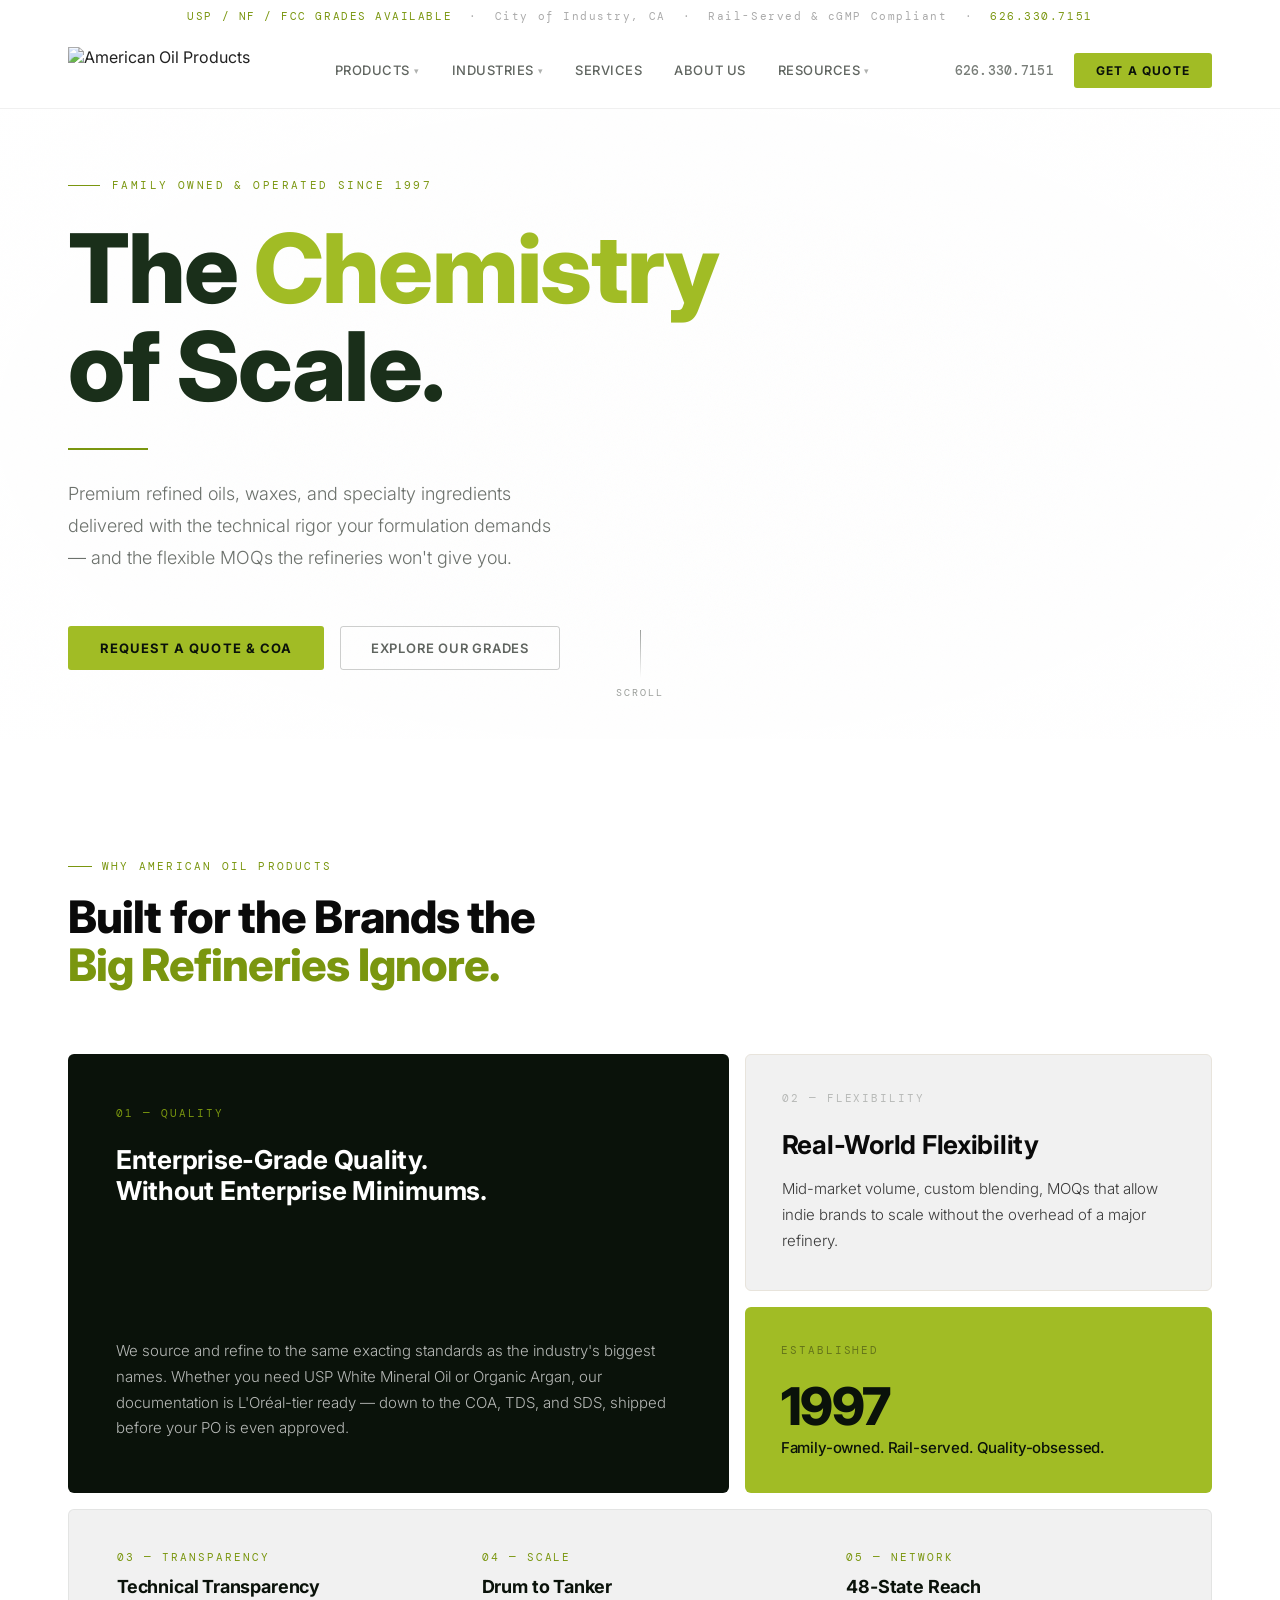
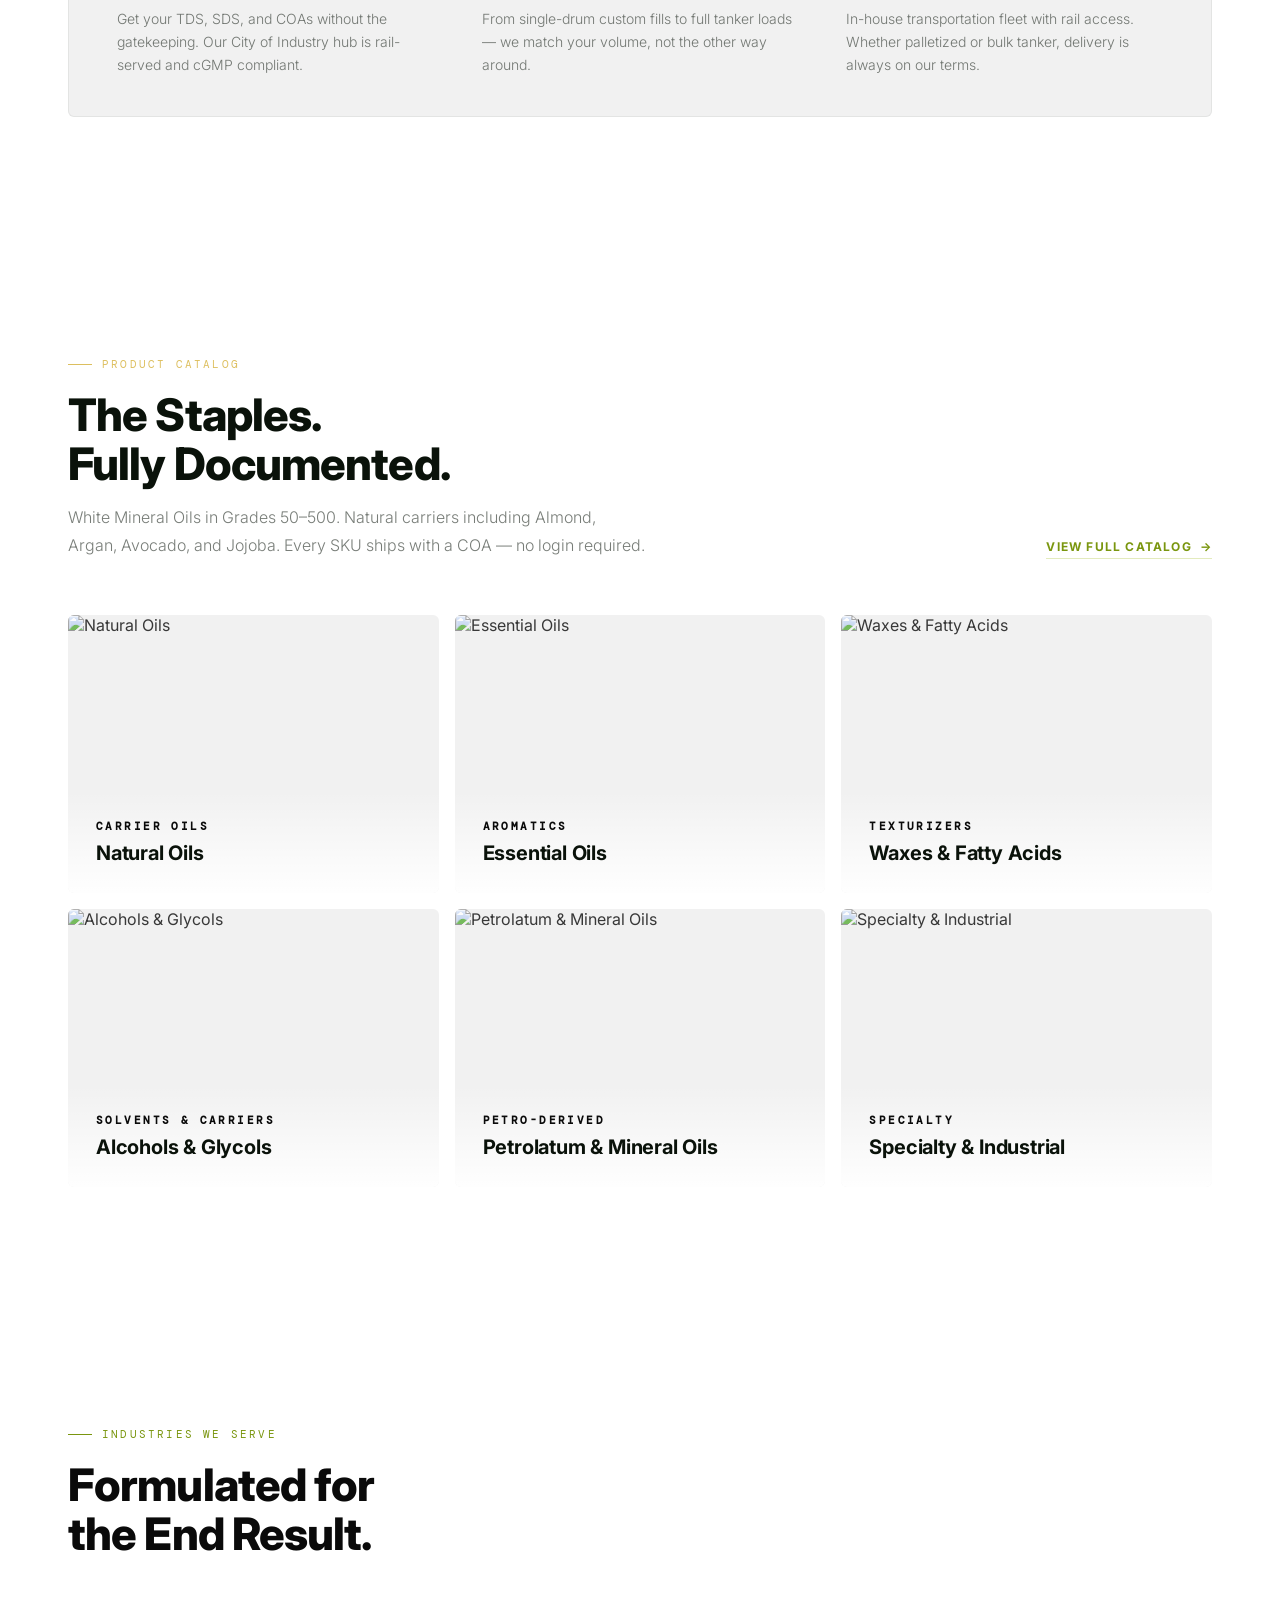
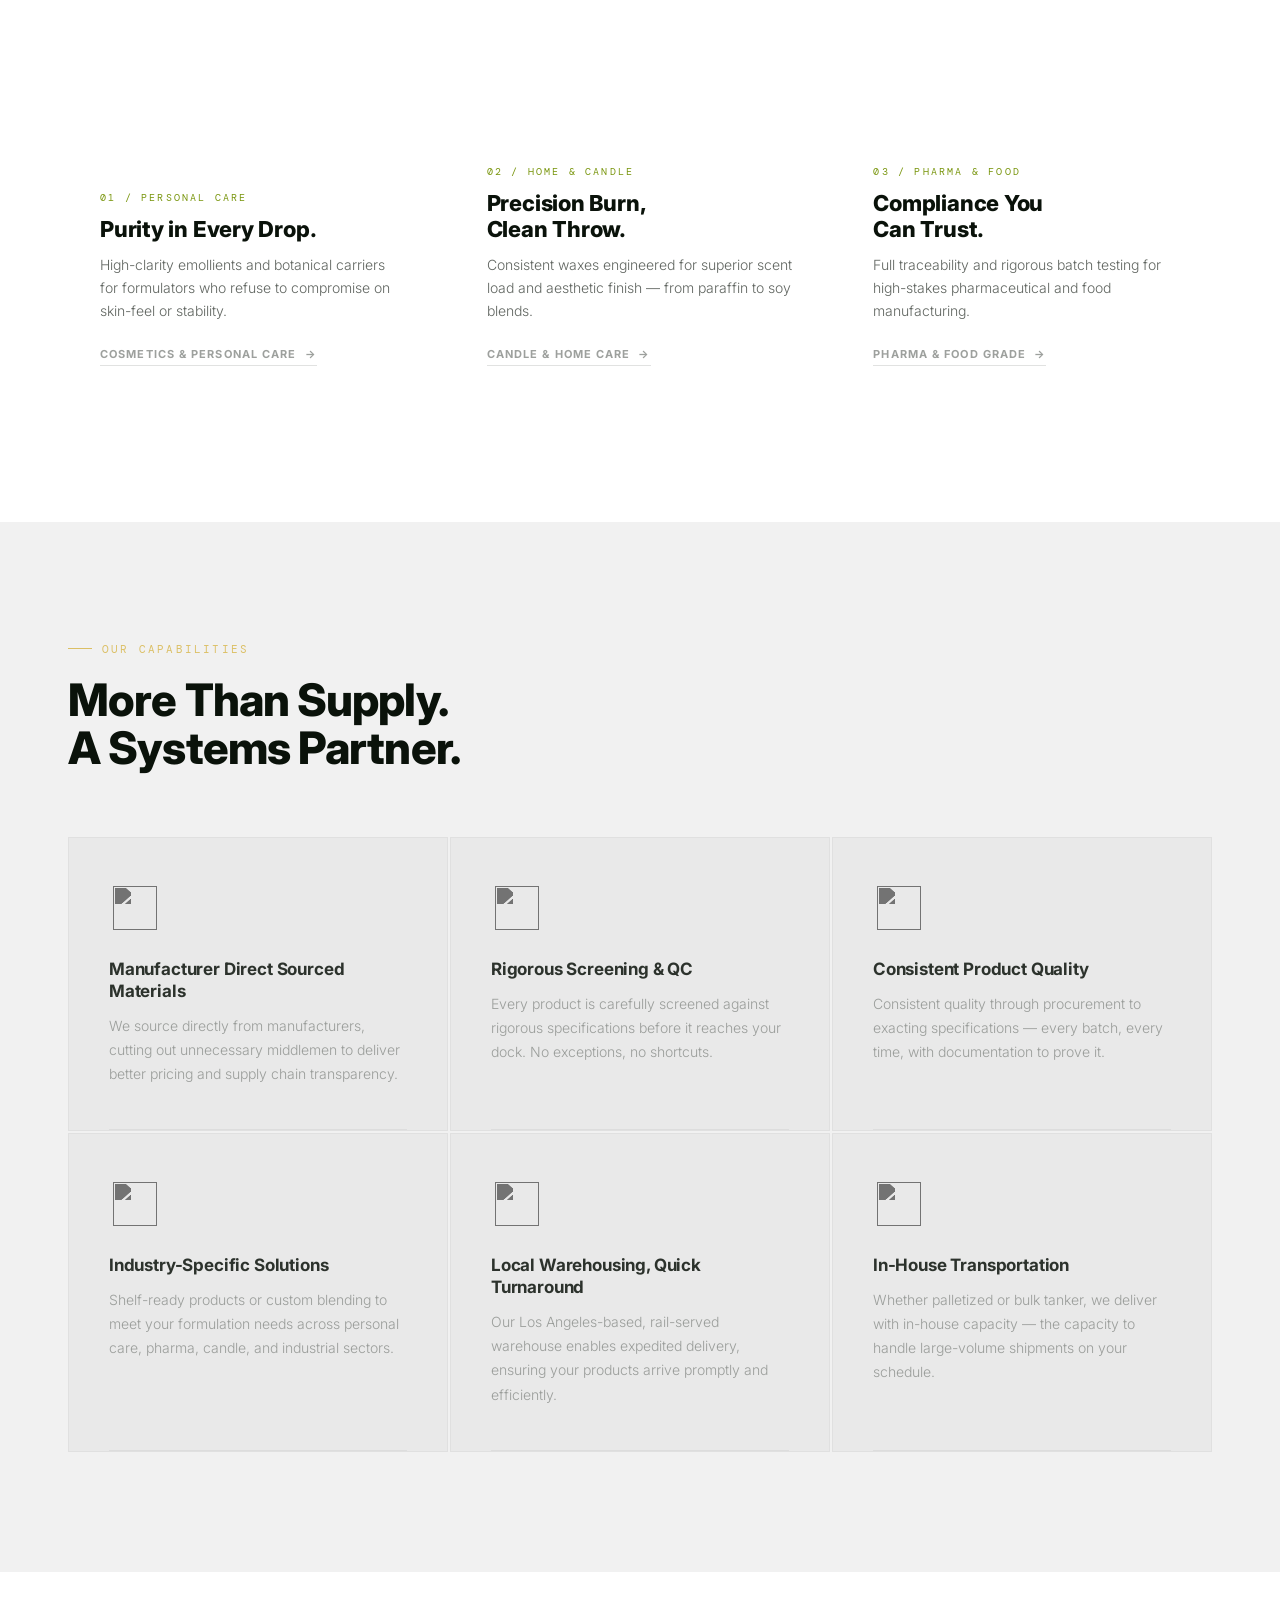
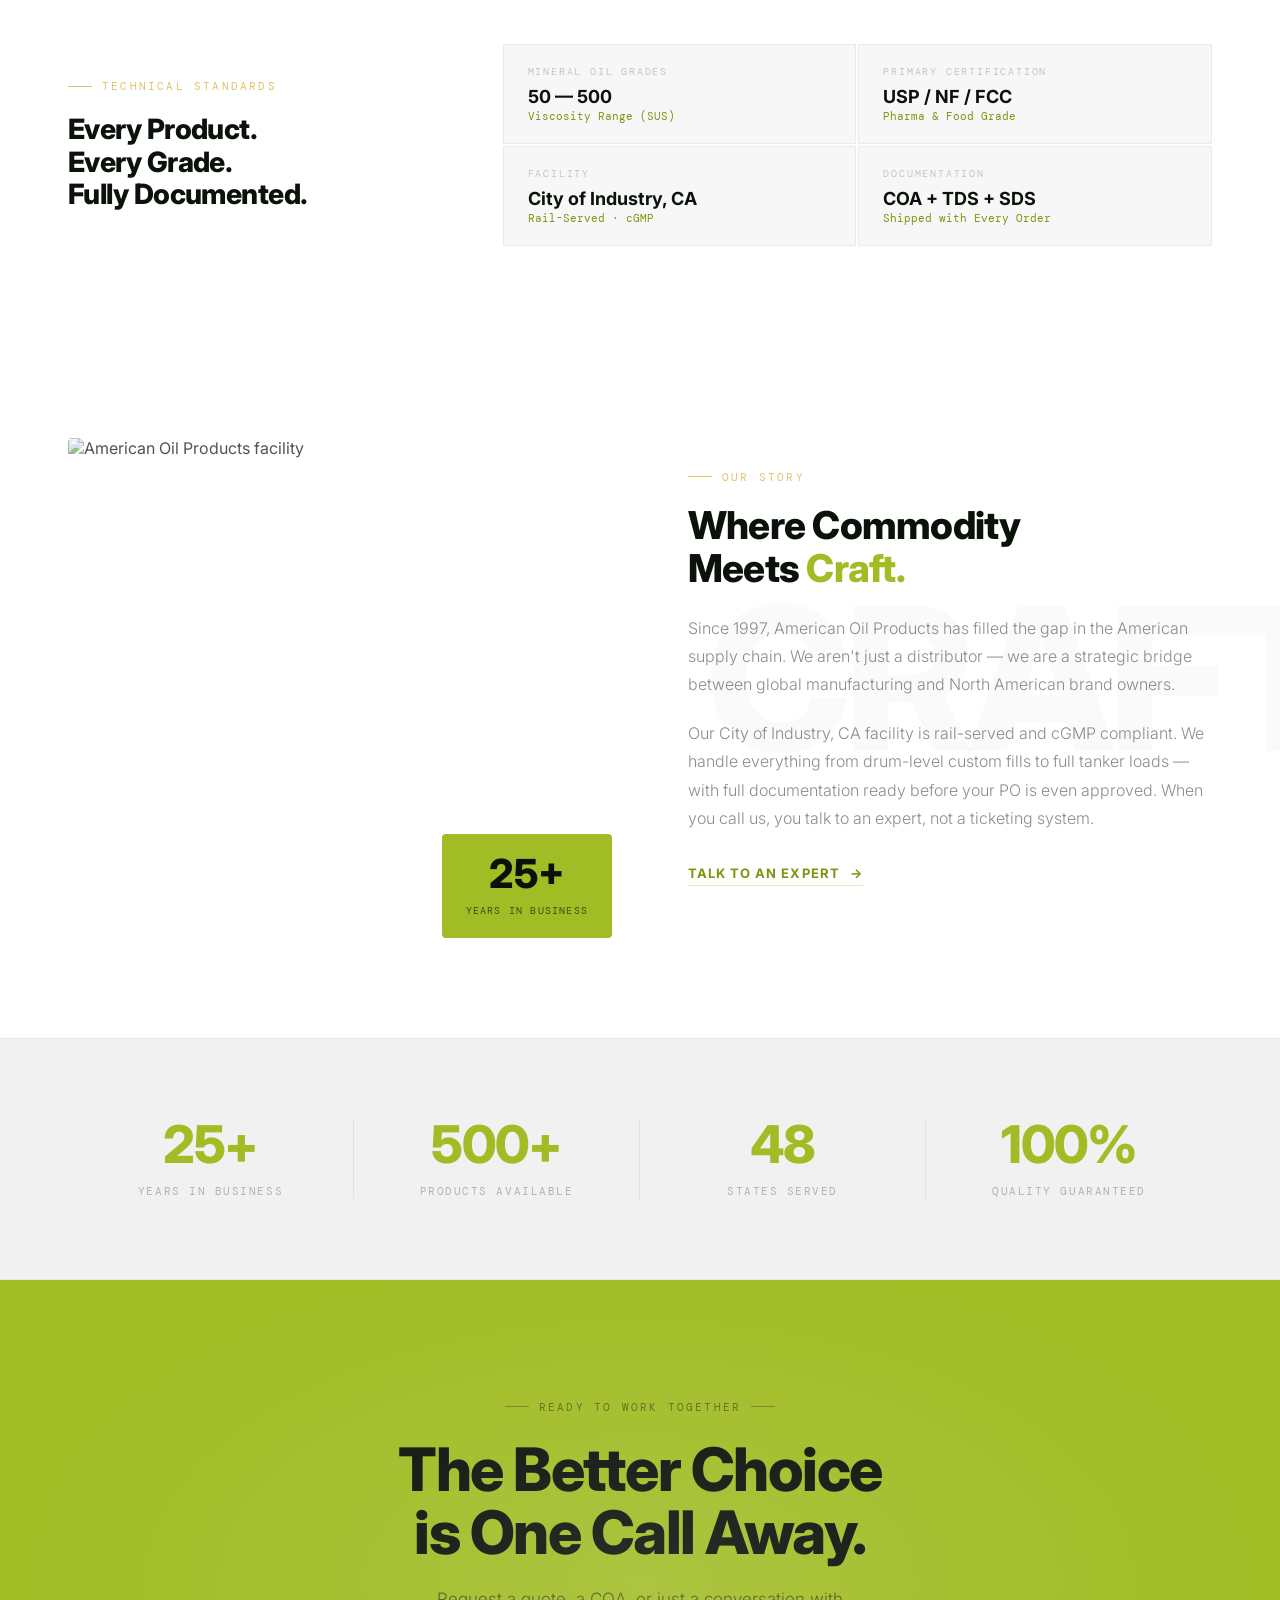
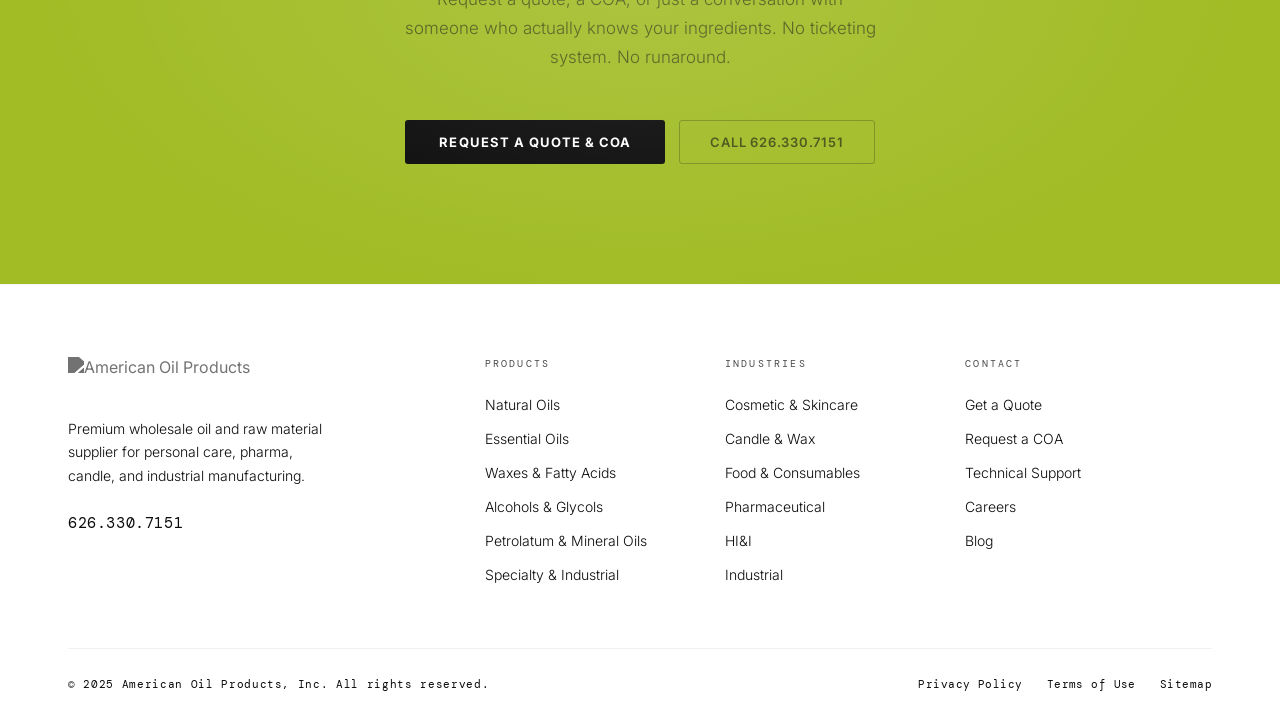
==== index.html @ 95344853 "Deploy layout, sizing, and color tweaks" ====
<!DOCTYPE html>
<html lang="en">
<head>
  <meta charset="UTF-8">
  <meta name="viewport" content="width=device-width, initial-scale=1.0">
  <title>American Oil Products — The Chemistry of Scale</title>
  <link rel="preconnect" href="https://fonts.googleapis.com">
  <link rel="preconnect" href="https://fonts.gstatic.com" crossorigin>
  <link href="https://fonts.googleapis.com/css2?family=Inter:wght@300;400;500;600;700;800&family=DM+Mono:wght@400;500&display=swap" rel="stylesheet">
  <style>
    /* ══════════════════════════════════════════
       DESIGN SYSTEM
    ══════════════════════════════════════════ */
    :root {
      --obsidian:    #0A120A;
      --obsidian-90: rgba(10,18,10,0.92);
      --dark:        #101C11;
      --dark-surface:#182619;
      --canvas:      #FFFFFF;
      --canvas-warm: #F1F1F1;
      --amber:       #7A960F;
      --amber-bright:#A1BC25;
      --amber-glow:  rgba(161,188,37,0.15);
      --amber-border:rgba(161,188,37,0.3);
      --text-primary:#0A0A0A;
      --text-body:   #3A3A3A;
      --text-muted:  #7A7A7A;
      --text-faint:  #AAAAAA;
      --border:      #E8E4DC;
      --border-dark: rgba(255,255,255,0.08);
      --white:       #FFFFFF;
    }

    *, *::before, *::after { box-sizing: border-box; margin: 0; padding: 0; }
    html { scroll-behavior: smooth; }
    body {
      font-family: 'Inter', sans-serif;
      color: var(--text-primary);
      background: var(--canvas);
      overflow-x: hidden;
      -webkit-font-smoothing: antialiased;
    }
    a { text-decoration: none; color: inherit; }
    img { max-width: 100%; display: block; }

    /* ══════════════════════════════════════════
       SCROLL REVEAL ENGINE
    ══════════════════════════════════════════ */
    .reveal {
      opacity: 0;
      transform: translateY(32px);
      transition: opacity 0.72s cubic-bezier(0.22, 1, 0.36, 1),
                  transform 0.72s cubic-bezier(0.22, 1, 0.36, 1);
    }
    .reveal.reveal--left {
      transform: translateX(-32px);
    }
    .reveal.reveal--right {
      transform: translateX(32px);
    }
    .reveal.visible {
      opacity: 1;
      transform: none;
    }
    .reveal-delay-1 { transition-delay: 0.1s; }
    .reveal-delay-2 { transition-delay: 0.2s; }
    .reveal-delay-3 { transition-delay: 0.32s; }
    .reveal-delay-4 { transition-delay: 0.44s; }
    .reveal-delay-5 { transition-delay: 0.56s; }

    /* ══════════════════════════════════════════
       LAYOUT UTIL
    ══════════════════════════════════════════ */
    .container {
      max-width: 1240px;
      margin: 0 auto;
      padding: 0 48px;
    }
    @media (max-width: 768px) { .container { padding: 0 24px; } }

    /* ══════════════════════════════════════════
       TOP ANNOUNCE BAR
    ══════════════════════════════════════════ */
    .announce {
      background: var(--canvas);
      text-align: center;
      padding: 9px 20px;
      font-family: 'DM Mono', monospace;
      font-size: 11px;
      letter-spacing: 0.14em;
      color: var(--text-faint);
    }
    .announce span { color: var(--amber); }

    /* ══════════════════════════════════════════
       NAV — GLASSMORPHISM
    ══════════════════════════════════════════ */
    .nav {
      position: sticky;
      top: 0;
      z-index: 200;
      background: rgba(255, 255, 255, 0.85);
      backdrop-filter: blur(24px) saturate(160%);
      -webkit-backdrop-filter: blur(24px) saturate(160%);
      border-bottom: 1px solid rgba(0,0,0,0.06);
      transition: background 0.3s;
    }
    .nav-inner {
      max-width: 1240px;
      margin: 0 auto;
      padding: 0 48px;
      display: flex;
      align-items: center;
      justify-content: space-between;
      height: 76px;
      gap: 32px;
    }
    .nav-logo img {
      height: 46px;
      width: auto;
      opacity: 0.9;
    }
    .nav-links {
      display: flex;
      align-items: center;
      gap: 32px;
      list-style: none;
    }
    .nav-links > li > a {
      font-family: 'Inter', sans-serif;
      font-size: 13px;
      font-weight: 500;
      color: rgba(10,18,10,0.65);
      letter-spacing: 0.04em;
      text-transform: uppercase;
      display: flex;
      align-items: center;
      gap: 4px;
      transition: color 0.2s;
    }
    .nav-links > li > a:hover { color: var(--amber); }
    .nav-links .arrow { font-size: 9px; opacity: 0.5; }
    .nav-actions {
      display: flex;
      align-items: center;
      gap: 20px;
    }
    .nav-phone {
      font-family: 'DM Mono', monospace;
      font-size: 13px;
      font-weight: 500;
      color: rgba(10,18,10,0.55);
      letter-spacing: 0.02em;
      transition: color 0.2s;
    }
    .nav-phone:hover { color: var(--amber); }
    .btn-cta {
      font-family: 'Inter', sans-serif;
      font-size: 12px;
      font-weight: 700;
      letter-spacing: 0.1em;
      text-transform: uppercase;
      color: var(--obsidian);
      background: var(--amber-bright);
      padding: 10px 22px;
      border-radius: 3px;
      transition: background 0.2s, transform 0.15s;
      display: inline-block;
    }
    .btn-cta:hover {
      background: #90ab1e;
      transform: translateY(-1px);
    }

    /* ══════════════════════════════════════════
       HERO — FULL-SCREEN MACRO
    ══════════════════════════════════════════ */
    .hero {
      position: relative;
      min-height: 70vh; /* 30% reduction in image height */
      display: flex;
      align-items: center;
      overflow: hidden;
      background: var(--canvas);
    }
    .hero-media {
      position: absolute;
      inset: 0;
      z-index: 0;
    }
    .hero-media img {
      width: 100%;
      height: 100%;
      object-fit: cover;
      opacity: 0.15;
      transform: scale(1.04);
      animation: heroZoom 18s ease-in-out infinite alternate;
    }
    @keyframes heroZoom {
      from { transform: scale(1.04); }
      to   { transform: scale(1.00); }
    }
    .hero-grain {
      position: absolute;
      inset: 0;
      z-index: 1;
      opacity: 0.04;
      background-image: url("data:image/svg+xml,%3Csvg viewBox='0 0 256 256' xmlns='http://www.w3.org/2000/svg'%3E%3Cfilter id='noise'%3E%3CfeTurbulence type='fractalNoise' baseFrequency='0.9' numOctaves='4' stitchTiles='stitch'/%3E%3C/filter%3E%3Crect width='100%25' height='100%25' filter='url(%23noise)'/%3E%3C/svg%3E");
      background-size: 200px;
      pointer-events: none;
    }
    .hero-vignette {
      position: absolute;
      inset: 0;
      z-index: 2;
      background: radial-gradient(ellipse at center, transparent 30%, rgba(255,255,255,0.85) 100%);
    }
    .hero-content {
      position: relative;
      z-index: 3;
      max-width: 1240px;
      margin: 0 auto;
      padding: 0 48px;
      width: 100%;
    }
    .hero-eyebrow {
      font-family: 'DM Mono', monospace;
      font-size: 11px;
      font-weight: 400;
      letter-spacing: 0.22em;
      color: var(--amber);
      text-transform: uppercase;
      margin-bottom: 28px;
      display: flex;
      align-items: center;
      gap: 12px;
    }
    .hero-eyebrow::before {
      content: '';
      display: block;
      width: 32px;
      height: 1px;
      background: var(--amber);
    }
    .hero h1 {
      font-family: 'Inter', sans-serif;
      font-size: clamp(52px, 7.5vw, 96px);
      font-weight: 800;
      color: var(--obsidian);
      line-height: 1.02;
      letter-spacing: -0.02em;
      max-width: 780px;
      margin-bottom: 32px;
    }
    .hero h1 em {
      font-style: normal;
      color: var(--amber-bright);
      position: relative;
    }
    .hero-rule {
      width: 80px;
      height: 2px;
      background: var(--amber);
      margin-bottom: 28px;
    }
    .hero-sub {
      font-family: 'Inter', sans-serif;
      font-size: 18px;
      font-weight: 300;
      color: rgba(10,18,10,0.60);
      max-width: 500px;
      line-height: 1.78;
      margin-bottom: 52px;
    }
    .hero-actions {
      display: flex;
      gap: 16px;
      align-items: center;
      flex-wrap: wrap;
    }
    .btn-amber {
      font-family: 'Inter', sans-serif;
      font-size: 13px;
      font-weight: 700;
      letter-spacing: 0.08em;
      text-transform: uppercase;
      color: var(--obsidian);
      background: var(--amber-bright);
      padding: 14px 32px;
      border-radius: 3px;
      transition: background 0.2s, transform 0.15s, box-shadow 0.2s;
      display: inline-block;
    }
    .btn-amber:hover {
      background: #90ab1e;
      transform: translateY(-2px);
      box-shadow: 0 8px 28px rgba(212,175,55,0.35);
      color: var(--obsidian);
    }
    .btn-ghost-white {
      font-family: 'Inter', sans-serif;
      font-size: 13px;
      font-weight: 600;
      letter-spacing: 0.06em;
      text-transform: uppercase;
      color: rgba(10,18,10,0.65);
      border: 1px solid rgba(10,18,10,0.2);
      padding: 13px 30px;
      border-radius: 3px;
      transition: color 0.2s, border-color 0.2s;
      display: inline-block;
    }
    .btn-ghost-white:hover {
      color: var(--obsidian);
      border-color: rgba(10,18,10,0.65);
    }
    .hero-scroll-hint {
      position: absolute;
      bottom: 40px;
      left: 50%;
      transform: translateX(-50%);
      z-index: 3;
      display: flex;
      flex-direction: column;
      align-items: center;
      gap: 8px;
      opacity: 0.4;
    }
    .hero-scroll-hint span {
      font-family: 'DM Mono', monospace;
      font-size: 10px;
      letter-spacing: 0.2em;
      color: var(--obsidian);
      text-transform: uppercase;
    }
    .scroll-line {
      width: 1px;
      height: 48px;
      background: linear-gradient(to bottom, var(--obsidian), transparent);
      animation: scrollPulse 1.8s ease-in-out infinite;
    }
    @keyframes scrollPulse {
      0%, 100% { opacity: 0.4; transform: scaleY(1); }
      50% { opacity: 0.8; transform: scaleY(0.7); }
    }

    /* ══════════════════════════════════════════
       BENTO WEDGE
    ══════════════════════════════════════════ */
    .wedge {
      padding: 120px 0;
      background: var(--canvas);
    }
    .wedge-header {
      margin-bottom: 64px;
    }
    .section-label {
      font-family: 'DM Mono', monospace;
      font-size: 11px;
      letter-spacing: 0.2em;
      color: var(--amber);
      text-transform: uppercase;
      display: flex;
      align-items: center;
      gap: 10px;
      margin-bottom: 20px;
    }
    .section-label::before {
      content: '';
      display: block;
      width: 24px;
      height: 1px;
      background: var(--amber);
    }
    .section-headline {
      font-family: 'Inter', sans-serif;
      font-size: clamp(30px, 3.5vw, 48px);
      font-weight: 800;
      color: var(--text-primary);
      letter-spacing: -0.02em;
      line-height: 1.08;
    }
    .section-headline span {
      color: var(--amber);
    }
    .bento-grid {
      display: grid;
      grid-template-columns: repeat(12, 1fr);
      grid-template-rows: auto;
      gap: 16px;
    }
    .bento-tile {
      border-radius: 6px;
      overflow: hidden;
      position: relative;
    }
    /* Hero tile — spans 7 columns */
    .bento-tile--hero {
      grid-column: span 7;
      grid-row: span 2;
      background: var(--canvas);
      padding: 52px 48px;
      min-height: 340px;
      display: flex;
      flex-direction: column;
      justify-content: space-between;
    }
    /* Top-right small */
    .bento-tile--sm {
      grid-column: span 5;
      background: var(--canvas-warm);
      border: 1px solid var(--border);
      padding: 36px 36px;
      min-height: 160px;
      display: flex;
      flex-direction: column;
      justify-content: space-between;
    }
    /* Bottom-right medium */
    .bento-tile--md {
      grid-column: span 5;
      background: var(--amber-bright);
      padding: 36px 36px;
      min-height: 160px;
      display: flex;
      flex-direction: column;
      justify-content: space-between;
    }
    /* Bottom wide bar */
    .bento-tile--wide {
      grid-column: span 12;
      background: var(--canvas-warm);
      border: 1px solid rgba(10,18,10,0.06);
      padding: 40px 48px;
      display: grid;
      grid-template-columns: repeat(3, 1fr);
      gap: 48px;
    }
    .bento-num {
      font-family: 'DM Mono', monospace;
      font-size: 11px;
      letter-spacing: 0.18em;
      color: var(--amber);
      text-transform: uppercase;
      margin-bottom: 24px;
    }
    .bento-num--dark {
      color: rgba(10,18,10,0.25);
    }
    .bento-num--black {
      color: rgba(10,10,10,0.4);
    }
    .bento-title {
      font-family: 'Inter', sans-serif;
      font-size: 26px;
      font-weight: 700;
      color: var(--obsidian);
      letter-spacing: -0.01em;
      line-height: 1.22;
      margin-bottom: 16px;
    }
    .bento-title--dark {
      color: var(--text-primary);
    }
    .bento-title--black {
      color: var(--obsidian);
      font-size: 22px;
    }
    .bento-body {
      font-size: 15px;
      font-weight: 300;
      line-height: 1.72;
      color: rgba(10,18,10,0.52);
    }
    .bento-body--dark {
      color: var(--text-body);
    }
    .bento-body--black {
      color: rgba(10,10,10,0.65);
    }
    .bento-tag {
      font-family: 'DM Mono', monospace;
      font-size: 10px;
      letter-spacing: 0.16em;
      text-transform: uppercase;
      color: rgba(10,18,10,0.25);
      margin-top: auto;
    }
    .bento-bar-item .bento-num {
      margin-bottom: 12px;
    }
    .bento-bar-divider {
      width: 1px;
      background: rgba(10,18,10,0.07);
      align-self: stretch;
      display: none;
    }
    .bento-bar-title {
      font-family: 'Inter', sans-serif;
      font-size: 18px;
      font-weight: 700;
      color: var(--obsidian);
      letter-spacing: -0.01em;
      margin-bottom: 10px;
    }
    .bento-bar-body {
      font-size: 14px;
      font-weight: 300;
      color: rgba(10,18,10,0.55);
      line-height: 1.65;
    }
    .bento-stat {
      font-family: 'Inter', sans-serif;
      font-size: 52px;
      font-weight: 800;
      line-height: 1;
      color: var(--obsidian);
      letter-spacing: -0.03em;
      margin-bottom: 6px;
    }
    .bento-stat-label {
      font-size: 13px;
      font-weight: 400;
      color: rgba(10,18,10,0.4);
      letter-spacing: 0.03em;
    }

    /* ══════════════════════════════════════════
       PRODUCT CATALOG — GALLERY CARDS
    ══════════════════════════════════════════ */
    .products {
      padding: 120px 0;
      background: var(--canvas);
    }
    .products .section-label {
      color: rgba(212,175,55,0.8);
    }
    .products .section-label::before {
      background: rgba(212,175,55,0.8);
    }
    .products .section-headline {
      color: var(--obsidian);
    }
    .products-header {
      display: flex;
      align-items: flex-end;
      justify-content: space-between;
      margin-bottom: 56px;
      gap: 32px;
    }
    .products-header-text { max-width: 580px; }
    .products-header p {
      font-size: 16px;
      font-weight: 300;
      color: rgba(10,18,10,0.55);
      line-height: 1.72;
      margin-top: 16px;
    }
    .catalog-link {
      font-family: 'Inter', sans-serif;
      font-size: 12px;
      font-weight: 700;
      letter-spacing: 0.1em;
      text-transform: uppercase;
      color: var(--amber);
      border-bottom: 1px solid var(--amber-border);
      padding-bottom: 4px;
      white-space: nowrap;
      transition: color 0.2s, border-color 0.2s;
      display: inline-flex;
      align-items: center;
      gap: 8px;
    }
    .catalog-link:hover { color: var(--amber-bright); border-color: var(--amber-bright); }
    .catalog-link::after { content: '→'; }

    .product-grid {
      display: grid;
      grid-template-columns: repeat(3, 1fr);
      gap: 2px;
    }
    .product-card {
      position: relative;
      overflow: hidden;
      cursor: pointer;
      aspect-ratio: 3/4;
      background: var(--canvas-warm);
    }
    .product-card-img {
      width: 100%;
      height: 100%;
      object-fit: cover;
      transition: transform 0.7s cubic-bezier(0.22, 1, 0.36, 1), opacity 0.4s;
      opacity: 0.8;
    }
    .product-card:hover .product-card-img {
      transform: scale(1.08);
      opacity: 0.45;
    }
    /* Always-visible label */
    .product-card-base {
      position: absolute;
      bottom: 0; left: 0; right: 0;
      padding: 28px 28px 28px;
      background: linear-gradient(to top, rgba(255,255,255,0.95) 0%, transparent 100%);
      z-index: 2;
      transition: opacity 0.3s;
    }
    .product-card:hover .product-card-base { opacity: 0; }
    .product-card-name {
      font-family: 'Inter', sans-serif;
      font-size: 20px;
      font-weight: 700;
      color: var(--obsidian);
      letter-spacing: -0.01em;
    }
    .product-card-tag {
      font-family: 'DM Mono', monospace;
      font-size: 10px;
      letter-spacing: 0.18em;
      color: var(--amber);
      text-transform: uppercase;
      margin-bottom: 8px;
    }
    /* Hover reveal — specs */
    .product-card-hover {
      position: absolute;
      inset: 0;
      z-index: 3;
      background: rgba(255,255,255,0.95);
      display: flex;
      flex-direction: column;
      justify-content: center;
      padding: 36px 32px;
      opacity: 0;
      transform: translateY(16px);
      transition: opacity 0.35s cubic-bezier(0.22, 1, 0.36, 1),
                  transform 0.35s cubic-bezier(0.22, 1, 0.36, 1);
    }
    .product-card:hover .product-card-hover {
      opacity: 1;
      transform: translateY(0);
    }
    .product-hover-name {
      font-family: 'Inter', sans-serif;
      font-size: 22px;
      font-weight: 800;
      color: var(--obsidian);
      letter-spacing: -0.01em;
      margin-bottom: 16px;
    }
    .product-hover-desc {
      font-size: 14px;
      font-weight: 300;
      color: rgba(10,18,10,0.52);
      line-height: 1.65;
      margin-bottom: 28px;
    }
    .product-hover-specs {
      display: flex;
      flex-direction: column;
      gap: 8px;
      margin-bottom: 28px;
    }
    .spec-row {
      display: flex;
      justify-content: space-between;
      align-items: center;
      border-bottom: 1px solid rgba(10,18,10,0.06);
      padding-bottom: 8px;
    }
    .spec-label {
      font-family: 'DM Mono', monospace;
      font-size: 10px;
      letter-spacing: 0.14em;
      color: rgba(10,18,10,0.3);
      text-transform: uppercase;
    }
    .spec-value {
      font-family: 'DM Mono', monospace;
      font-size: 11px;
      color: var(--amber);
      font-weight: 500;
    }
    .product-hover-link {
      font-family: 'Inter', sans-serif;
      font-size: 12px;
      font-weight: 700;
      letter-spacing: 0.1em;
      text-transform: uppercase;
      color: var(--amber);
      display: inline-flex;
      align-items: center;
      gap: 8px;
      transition: gap 0.2s;
    }
    .product-hover-link:hover { gap: 14px; color: var(--amber-bright); }
    .product-hover-link::after { content: '→'; }

    /* ══════════════════════════════════════════
       INDUSTRIES
    ══════════════════════════════════════════ */
    .industries {
      padding: 120px 0;
      background: var(--canvas);
    }
    .industries-header {
      margin-bottom: 64px;
    }
    .industry-grid {
      display: grid;
      grid-template-columns: repeat(3, 1fr);
      gap: 16px;
    }
    .industry-card {
      position: relative;
      border-radius: 6px;
      overflow: hidden;
      cursor: pointer;
      min-height: 380px;
      display: flex;
      align-items: flex-end;
      background: var(--canvas);
    }
    .industry-bg {
      position: absolute;
      inset: 0;
      background-size: cover;
      background-position: center;
      transition: transform 0.65s cubic-bezier(0.22, 1, 0.36, 1);
      opacity: 0.5;
    }
    .industry-card:hover .industry-bg { transform: scale(1.07); opacity: 0.35; }
    .industry-gradient {
      position: absolute;
      inset: 0;
      background: linear-gradient(160deg, transparent 30%, rgba(255,255,255,0.95) 100%);
    }
    .industry-body {
      position: relative;
      z-index: 2;
      padding: 36px 32px;
      width: 100%;
    }
    .industry-num {
      font-family: 'DM Mono', monospace;
      font-size: 10px;
      letter-spacing: 0.22em;
      color: var(--amber);
      text-transform: uppercase;
      margin-bottom: 12px;
    }
    .industry-headline {
      font-family: 'Inter', sans-serif;
      font-size: 22px;
      font-weight: 800;
      color: var(--obsidian);
      letter-spacing: -0.01em;
      line-height: 1.2;
      margin-bottom: 10px;
    }
    .industry-sub {
      font-size: 14px;
      font-weight: 300;
      color: rgba(10,18,10,0.65);
      line-height: 1.65;
      margin-bottom: 20px;
    }
    .industry-link {
      font-family: 'Inter', sans-serif;
      font-size: 11px;
      font-weight: 700;
      letter-spacing: 0.1em;
      text-transform: uppercase;
      color: rgba(10,18,10,0.4);
      display: inline-flex;
      align-items: center;
      gap: 8px;
      border-bottom: 1px solid rgba(10,18,10,0.12);
      padding-bottom: 4px;
      transition: color 0.2s, border-color 0.2s;
    }
    .industry-card:hover .industry-link { color: var(--amber); border-color: var(--amber-border); }
    .industry-link::after { content: '→'; }

    /* ══════════════════════════════════════════
       SERVICES — REFINED GRID
    ══════════════════════════════════════════ */
    .services {
      padding: 120px 0;
      background: var(--canvas-warm);
    }
    .services-header {
      margin-bottom: 64px;
    }
    .services .section-label { color: rgba(212,175,55,0.75); }
    .services .section-label::before { background: rgba(212,175,55,0.75); }
    .services .section-headline { color: var(--obsidian); }
    .services-grid {
      display: grid;
      grid-template-columns: repeat(3, 1fr);
      gap: 2px;
    }
    .service-tile {
      padding: 44px 40px;
      background: rgba(10,18,10,0.03);
      border: 1px solid rgba(10,18,10,0.04);
      transition: background 0.25s;
      position: relative;
    }
    .service-tile:hover { background: rgba(10,18,10,0.06); }
    .service-tile::after {
      content: '';
      position: absolute;
      bottom: 0; left: 40px; right: 40px;
      height: 1px;
      background: rgba(10,18,10,0.05);
    }
    .service-icon-wrap {
      width: 52px;
      height: 52px;
      margin-bottom: 24px;
      display: flex;
      align-items: center;
      justify-content: center;
    }
    .service-icon {
      width: 44px;
      height: 44px;
      object-fit: contain;
      filter: brightness(0);
      opacity: 0.5;
      transition: opacity 0.25s;
    }
    .service-tile:hover .service-icon { opacity: 0.8; }
    .service-title {
      font-family: 'Inter', sans-serif;
      font-size: 17px;
      font-weight: 700;
      color: rgba(10,18,10,0.85);
      letter-spacing: -0.01em;
      margin-bottom: 12px;
      line-height: 1.3;
    }
    .service-body {
      font-size: 14px;
      font-weight: 300;
      color: rgba(10,18,10,0.35);
      line-height: 1.72;
    }

    /* ══════════════════════════════════════════
       ABOUT — "WHERE COMMODITY MEETS CRAFT"
    ══════════════════════════════════════════ */
    .about {
      padding: 120px 0;
      background: var(--canvas);
      position: relative;
      overflow: hidden;
    }
    .about-bg-text {
      position: absolute;
      top: 50%;
      right: -60px;
      transform: translateY(-50%);
      font-family: 'Inter', sans-serif;
      font-size: 200px;
      font-weight: 800;
      color: rgba(10,18,10,0.02);
      letter-spacing: -0.04em;
      line-height: 1;
      pointer-events: none;
      user-select: none;
      white-space: nowrap;
    }
    .about-inner {
      display: grid;
      grid-template-columns: 1fr 1fr;
      gap: 96px;
      align-items: center;
      position: relative;
      z-index: 1;
    }
    .about-image-wrap {
      position: relative;
    }
    .about-img {
      border-radius: 4px;
      overflow: hidden;
      height: 480px;
    }
    .about-img img {
      width: 100%;
      height: 100%;
      object-fit: cover;
      opacity: 0.7;
      filter: grayscale(20%);
    }
    .about-badge {
      position: absolute;
      bottom: -20px;
      right: -20px;
      background: var(--amber-bright);
      color: var(--obsidian);
      padding: 20px 24px;
      border-radius: 4px;
      text-align: center;
    }
    .about-badge-year {
      font-family: 'Inter', sans-serif;
      font-size: 40px;
      font-weight: 800;
      line-height: 1;
      display: block;
      margin-bottom: 4px;
    }
    .about-badge-label {
      font-family: 'DM Mono', monospace;
      font-size: 10px;
      letter-spacing: 0.12em;
      text-transform: uppercase;
      opacity: 0.65;
    }
    .about-text .section-label {
      color: rgba(212,175,55,0.75);
    }
    .about-text .section-label::before {
      background: rgba(212,175,55,0.75);
    }
    .about-title {
      font-family: 'Inter', sans-serif;
      font-size: clamp(28px, 3vw, 40px);
      font-weight: 800;
      color: var(--obsidian);
      letter-spacing: -0.02em;
      line-height: 1.12;
      margin-bottom: 24px;
    }
    .about-title span {
      color: var(--amber-bright);
    }
    .about-body {
      font-size: 16px;
      font-weight: 300;
      color: rgba(10,18,10,0.48);
      line-height: 1.78;
      margin-bottom: 20px;
    }
    .about-cta {
      margin-top: 12px;
      display: inline-flex;
      align-items: center;
      gap: 10px;
      font-family: 'Inter', sans-serif;
      font-size: 13px;
      font-weight: 700;
      letter-spacing: 0.08em;
      text-transform: uppercase;
      color: var(--amber);
      border-bottom: 1px solid var(--amber-border);
      padding-bottom: 4px;
      transition: color 0.2s, border-color 0.2s, gap 0.2s;
    }
    .about-cta:hover { color: var(--amber-bright); border-color: var(--amber-bright); gap: 16px; }
    .about-cta::after { content: '→'; }

    /* ══════════════════════════════════════════
       TRUST METRICS
    ══════════════════════════════════════════ */
    .trust {
      padding: 80px 0;
      background: var(--canvas-warm);
      border-top: 1px solid rgba(10,18,10,0.04);
      border-bottom: 1px solid rgba(10,18,10,0.04);
    }
    .trust-grid {
      display: grid;
      grid-template-columns: repeat(4, 1fr);
      gap: 0;
    }
    .trust-item {
      padding: 0 40px;
      border-right: 1px solid rgba(10,18,10,0.06);
      text-align: center;
    }
    .trust-item:last-child { border-right: none; }
    .trust-num {
      font-family: 'Inter', sans-serif;
      font-size: 52px;
      font-weight: 800;
      color: var(--amber-bright);
      letter-spacing: -0.03em;
      line-height: 1;
      display: block;
      margin-bottom: 8px;
    }
    .trust-label {
      font-family: 'DM Mono', monospace;
      font-size: 11px;
      letter-spacing: 0.14em;
      color: rgba(10,18,10,0.28);
      text-transform: uppercase;
    }

    /* ══════════════════════════════════════════
       TECHNICAL SPECS BAR
    ══════════════════════════════════════════ */
    .specs-bar {
      background: var(--canvas);
      padding: 72px 0;
    }
    .specs-bar-inner {
      display: grid;
      grid-template-columns: 1fr 2fr;
      gap: 80px;
      align-items: center;
    }
    .specs-bar .section-label { color: rgba(212,175,55,0.75); }
    .specs-bar .section-label::before { background: rgba(212,175,55,0.75); }
    .specs-label-hed {
      font-family: 'Inter', sans-serif;
      font-size: 28px;
      font-weight: 800;
      color: var(--obsidian);
      letter-spacing: -0.02em;
      line-height: 1.15;
      margin-top: 16px;
    }
    .specs-table {
      display: grid;
      grid-template-columns: 1fr 1fr;
      gap: 2px;
    }
    .spec-cell {
      background: rgba(10,18,10,0.03);
      border: 1px solid rgba(10,18,10,0.05);
      padding: 20px 24px;
    }
    .spec-cell-label {
      font-family: 'DM Mono', monospace;
      font-size: 10px;
      letter-spacing: 0.18em;
      color: rgba(10,18,10,0.22);
      text-transform: uppercase;
      margin-bottom: 8px;
    }
    .spec-cell-value {
      font-family: 'Inter', sans-serif;
      font-size: 18px;
      font-weight: 700;
      color: var(--obsidian);
      margin-bottom: 2px;
    }
    .spec-cell-sub {
      font-family: 'DM Mono', monospace;
      font-size: 11px;
      color: var(--amber);
    }

    /* ══════════════════════════════════════════
       CTA BAND
    ══════════════════════════════════════════ */
    .cta-band {
      padding: 120px 0;
      background: var(--amber-bright);
      position: relative;
      overflow: hidden;
      text-align: center;
    }
    .cta-band::before {
      content: '';
      position: absolute;
      top: -80px; left: -80px; right: -80px; bottom: -80px;
      background: radial-gradient(ellipse at 50% 50%, rgba(255,255,255,0.12) 0%, transparent 60%);
      pointer-events: none;
    }
    .cta-eyebrow {
      font-family: 'DM Mono', monospace;
      font-size: 11px;
      letter-spacing: 0.2em;
      color: rgba(10,10,10,0.45);
      text-transform: uppercase;
      display: flex;
      align-items: center;
      justify-content: center;
      gap: 10px;
      margin-bottom: 24px;
    }
    .cta-eyebrow::before, .cta-eyebrow::after {
      content: '';
      display: block;
      width: 24px;
      height: 1px;
      background: rgba(10,10,10,0.3);
    }
    .cta-headline {
      font-family: 'Inter', sans-serif;
      font-size: clamp(34px, 5vw, 60px);
      font-weight: 800;
      color: var(--obsidian);
      letter-spacing: -0.025em;
      line-height: 1.06;
      margin-bottom: 20px;
    }
    .cta-sub {
      font-size: 17px;
      font-weight: 300;
      color: rgba(10,10,10,0.55);
      max-width: 480px;
      margin: 0 auto 48px;
      line-height: 1.7;
    }
    .cta-actions {
      display: flex;
      gap: 14px;
      justify-content: center;
      flex-wrap: wrap;
    }
    .btn-dark {
      font-family: 'Inter', sans-serif;
      font-size: 13px;
      font-weight: 700;
      letter-spacing: 0.08em;
      text-transform: uppercase;
      color: #FFFFFF;
      background: var(--canvas);
      padding: 14px 34px;
      border-radius: 3px;
      transition: background 0.2s, transform 0.15s;
      display: inline-block;
    }
    .btn-dark:hover { background: #222; transform: translateY(-2px); color: #FFFFFF; }
    .btn-ghost-dark {
      font-family: 'Inter', sans-serif;
      font-size: 13px;
      font-weight: 600;
      letter-spacing: 0.06em;
      text-transform: uppercase;
      color: rgba(10,10,10,0.6);
      border: 1px solid rgba(10,10,10,0.25);
      padding: 13px 30px;
      border-radius: 3px;
      transition: color 0.2s, border-color 0.2s;
      display: inline-block;
    }
    .btn-ghost-dark:hover { color: var(--obsidian); border-color: rgba(10,10,10,0.6); }

    /* ══════════════════════════════════════════
       FOOTER
    ══════════════════════════════════════════ */
    footer {
      background: var(--canvas);
      border-top: 1px solid rgba(10,18,10,0.04);
    }
    .footer-top {
      display: grid;
      grid-template-columns: 2fr 1fr 1fr 1.4fr;
      gap: 64px;
      padding: 72px 0 64px;
      border-bottom: 1px solid rgba(10,18,10,0.05);
    }
    .footer-logo {
      height: 40px;
      width: auto;
      filter: brightness(0);
      opacity: 0.55;
      margin-bottom: 20px;
    }
    .footer-tagline {
      font-size: 14px;
      font-weight: 300;
      color: rgba(10,18,10,0.3);
      line-height: 1.7;
      max-width: 260px;
      margin-bottom: 24px;
    }
    .footer-phone {
      font-family: 'DM Mono', monospace;
      font-size: 15px;
      color: rgba(10,18,10,0.6);
      letter-spacing: 0.04em;
      transition: color 0.2s;
    }
    .footer-phone:hover { color: var(--amber); }
    .footer-col-label {
      font-family: 'DM Mono', monospace;
      font-size: 10px;
      letter-spacing: 0.22em;
      text-transform: uppercase;
      color: rgba(10,18,10,0.2);
      margin-bottom: 24px;
    }
    .footer-links {
      list-style: none;
      display: flex;
      flex-direction: column;
      gap: 14px;
    }
    .footer-links a {
      font-size: 14px;
      font-weight: 300;
      color: rgba(10,18,10,0.38);
      transition: color 0.2s;
    }
    .footer-links a:hover { color: rgba(10,18,10,0.75); }
    .footer-bottom {
      display: flex;
      justify-content: space-between;
      align-items: center;
      padding: 28px 0;
      flex-wrap: wrap;
      gap: 12px;
    }
    .footer-copy {
      font-family: 'DM Mono', monospace;
      font-size: 11px;
      color: rgba(10,18,10,0.15);
      letter-spacing: 0.06em;
    }
    .footer-legal {
      display: flex;
      gap: 24px;
    }
    .footer-legal a {
      font-family: 'DM Mono', monospace;
      font-size: 11px;
      color: rgba(10,18,10,0.15);
      letter-spacing: 0.04em;
      transition: color 0.2s;
    }
    .footer-legal a:hover { color: rgba(10,18,10,0.55); }

    /* ══════════════════════════════════════════
       SCROLL-TO-TOP
    ══════════════════════════════════════════ */
    .scroll-top {
      position: fixed;
      bottom: 32px;
      right: 32px;
      width: 44px;
      height: 44px;
      background: var(--amber-bright);
      color: var(--obsidian);
      border-radius: 3px;
      display: flex;
      align-items: center;
      justify-content: center;
      font-size: 18px;
      cursor: pointer;
      opacity: 0;
      transform: translateY(12px);
      transition: opacity 0.3s, transform 0.3s;
      z-index: 100;
      border: none;
    }
    .scroll-top.visible { opacity: 1; transform: translateY(0); }
    .scroll-top:hover { background: #90ab1e; }

    /* ══════════════════════════════════════════
       RESPONSIVE
    ══════════════════════════════════════════ */
    @media (max-width: 1100px) {
      .bento-tile--hero { grid-column: span 12; grid-row: span 1; min-height: 260px; }
      .bento-tile--sm { grid-column: span 6; }
      .bento-tile--md { grid-column: span 6; }
      .bento-tile--wide { grid-template-columns: 1fr 1fr; }
      .footer-top { grid-template-columns: 1fr 1fr; gap: 40px; }
      .about-inner { grid-template-columns: 1fr; gap: 56px; }
      .specs-bar-inner { grid-template-columns: 1fr; gap: 40px; }
    }
    @media (max-width: 900px) {
      .product-grid { grid-template-columns: repeat(2, 1fr); }
      .industry-grid { grid-template-columns: 1fr; }
      .services-grid { grid-template-columns: repeat(2, 1fr); }
      .trust-grid { grid-template-columns: repeat(2, 1fr); gap: 32px; }
      .trust-item { border-right: none; }
    }
    @media (max-width: 768px) {
      .nav-links { display: none; }
      .nav-phone { display: none; }
      .nav-inner { padding: 0 24px; }
      .bento-tile--sm, .bento-tile--md { grid-column: span 12; }
      .bento-tile--wide { grid-column: span 12; grid-template-columns: 1fr; }
      .product-grid { grid-template-columns: 1fr; }
      .services-grid { grid-template-columns: 1fr; }
      .trust-grid { grid-template-columns: repeat(2, 1fr); }
      .footer-top { grid-template-columns: 1fr; }
      .hero h1 { font-size: clamp(38px, 10vw, 60px); }
      .products-header { flex-direction: column; align-items: flex-start; }
    }

    /* ══════════════════════════════════════════
       HOTFIX OVERRIDES
    ══════════════════════════════════════════ */
    .bento-tile--hero { background: var(--obsidian) !important; }
    .bento-tile--hero .bento-title { color: white !important; }
    .bento-tile--hero .bento-body { color: rgba(255,255,255,0.7) !important; }
    
    /* Ensuring the Navigation Header and Hero text are distinctly NOT pure black */
    .nav { background: rgba(255, 255, 255, 0.98) !important; }
    .hero h1 { color: #1A2F1A !important; }

    /* CTA Button and Footer Fixes */
    .cta-band .btn-dark { background: #0A0A0A !important; color: #FFFFFF !important; }
    .cta-band .btn-dark:hover { background: #222222 !important; color: #FFFFFF !important; }
    
    footer, footer p, footer div, footer span, footer a { color: #0A0A0A !important; }
    footer .footer-col-label { color: #4A4A4A !important; } /* Keep hierarchy on tiny caps text */
    
    /* Product Section Tweaks */
    .product-grid { gap: 16px !important; }
    .product-card { aspect-ratio: 4/3 !important; border-radius: 6px !important; }
    .product-card-tag { 
      color: #0A0A0A !important; 
      font-size: 11px !important; 
      font-weight: 700 !important;
      letter-spacing: 0.22em !important;
    }
  </style>
</head>
<body>

  <!-- Announce Bar -->
  <div class="announce">
    <span>USP / NF / FCC GRADES AVAILABLE</span> &nbsp;·&nbsp; City of Industry, CA &nbsp;·&nbsp; Rail-Served &amp; cGMP Compliant &nbsp;·&nbsp; <span>626.330.7151</span>
  </div>

  <!-- Nav -->
  <nav class="nav">
    <div class="nav-inner">
      <a href="#" class="nav-logo">
        <img src="https://americanoilproducts.com/wp-content/uploads/2025/03/american-oil-products-logo.png" alt="American Oil Products" />
      </a>
      <ul class="nav-links">
        <li><a href="#">Products <span class="arrow">▾</span></a></li>
        <li><a href="#">Industries <span class="arrow">▾</span></a></li>
        <li><a href="#">Services</a></li>
        <li><a href="#">About Us</a></li>
        <li><a href="#">Resources <span class="arrow">▾</span></a></li>
      </ul>
      <div class="nav-actions">
        <a href="tel:6263307151" class="nav-phone">626.330.7151</a>
        <a href="#quote" class="btn-cta">Get a Quote</a>
      </div>
    </div>
  </nav>

  <!-- ── HERO ── -->
  <section class="hero">
    <div class="hero-media">
      <img src="https://americanoilproducts.com/wp-content/uploads/2025/03/american-home-image1.jpg" alt="" role="presentation" />
    </div>
    <div class="hero-grain"></div>
    <div class="hero-vignette"></div>
    <div class="hero-content">
      <div class="hero-eyebrow reveal">Family Owned &amp; Operated Since 1997</div>
      <h1 class="reveal reveal-delay-1">The <em>Chemistry</em><br>of Scale.</h1>
      <div class="hero-rule reveal reveal-delay-2"></div>
      <p class="hero-sub reveal reveal-delay-3">
        Premium refined oils, waxes, and specialty ingredients delivered with the technical rigor your formulation demands — and the flexible MOQs the refineries won't give you.
      </p>
      <div class="hero-actions reveal reveal-delay-4">
        <a href="#quote" class="btn-amber">Request a Quote &amp; COA</a>
        <a href="#products" class="btn-ghost-white">Explore Our Grades</a>
      </div>
    </div>
    <div class="hero-scroll-hint">
      <div class="scroll-line"></div>
      <span>Scroll</span>
    </div>
  </section>

  <!-- ── BENTO WEDGE ── -->
  <section class="wedge">
    <div class="container">
      <div class="wedge-header reveal">
        <div class="section-label">Why American Oil Products</div>
        <h2 class="section-headline">Built for the Brands the<br><span>Big Refineries Ignore.</span></h2>
      </div>
      <div class="bento-grid">

        <!-- Hero tile -->
        <div class="bento-tile bento-tile--hero reveal">
          <div>
            <div class="bento-num">01 — Quality</div>
            <div class="bento-title">Enterprise-Grade Quality.<br>Without Enterprise Minimums.</div>
          </div>
          <p class="bento-body">We source and refine to the same exacting standards as the industry's biggest names. Whether you need USP White Mineral Oil or Organic Argan, our documentation is L'Oréal-tier ready — down to the COA, TDS, and SDS, shipped before your PO is even approved.</p>
        </div>

        <!-- Small tile 1 -->
        <div class="bento-tile bento-tile--sm reveal reveal-delay-2">
          <div>
            <div class="bento-num bento-num--dark">02 — Flexibility</div>
            <div class="bento-title bento-title--dark">Real-World Flexibility</div>
          </div>
          <p class="bento-body bento-body--dark">Mid-market volume, custom blending, MOQs that allow indie brands to scale without the overhead of a major refinery.</p>
        </div>

        <!-- Amber stat tile -->
        <div class="bento-tile bento-tile--md reveal reveal-delay-3">
          <div>
            <div class="bento-num bento-num--black">Established</div>
            <div class="bento-stat" style="color: var(--obsidian);">1997</div>
          </div>
          <div class="bento-title bento-title--black" style="font-size:15px; font-weight:500; margin-bottom: 0;">Family-owned. Rail-served. Quality-obsessed.</div>
        </div>

        <!-- Wide bottom bar -->
        <div class="bento-tile bento-tile--wide reveal reveal-delay-1">
          <div class="bento-bar-item">
            <div class="bento-num">03 — Transparency</div>
            <div class="bento-bar-title">Technical Transparency</div>
            <p class="bento-bar-body">Get your TDS, SDS, and COAs without the gatekeeping. Our City of Industry hub is rail-served and cGMP compliant.</p>
          </div>
          <div class="bento-bar-item">
            <div class="bento-num">04 — Scale</div>
            <div class="bento-bar-title">Drum to Tanker</div>
            <p class="bento-bar-body">From single-drum custom fills to full tanker loads — we match your volume, not the other way around.</p>
          </div>
          <div class="bento-bar-item">
            <div class="bento-num">05 — Network</div>
            <div class="bento-bar-title">48-State Reach</div>
            <p class="bento-bar-body">In-house transportation fleet with rail access. Whether palletized or bulk tanker, delivery is always on our terms.</p>
          </div>
        </div>

      </div>
    </div>
  </section>

  <!-- ── PRODUCT CATALOG ── -->
  <section class="products" id="products">
    <div class="container">
      <div class="products-header">
        <div class="products-header-text reveal">
          <div class="section-label">Product Catalog</div>
          <h2 class="section-headline">The Staples.<br>Fully Documented.</h2>
          <p>White Mineral Oils in Grades 50–500. Natural carriers including Almond, Argan, Avocado, and Jojoba. Every SKU ships with a COA — no login required.</p>
        </div>
        <a href="#" class="catalog-link reveal reveal-delay-2">View Full Catalog</a>
      </div>
      <div class="product-grid">

      <div class="product-card reveal reveal-delay-1">
        <img class="product-card-img" src="https://americanoilproducts.com/wp-content/uploads/2025/03/american-home-image11.jpg" alt="Natural Oils" />
        <div class="product-card-base">
          <div class="product-card-tag">Carrier Oils</div>
          <div class="product-card-name">Natural Oils</div>
        </div>
        <div class="product-card-hover">
          <div class="product-hover-name">Natural Oils</div>
          <p class="product-hover-desc">Versatile carrier oils for personal care, cosmetics, and food — sourced for purity and batch consistency.</p>
          <div class="product-hover-specs">
            <div class="spec-row">
              <span class="spec-label">Grades Available</span>
              <span class="spec-value">USP / FCC / Organic</span>
            </div>
            <div class="spec-row">
              <span class="spec-label">Applications</span>
              <span class="spec-value">Skincare, Haircare, Food</span>
            </div>
            <div class="spec-row">
              <span class="spec-label">Documentation</span>
              <span class="spec-value">COA + TDS + SDS</span>
            </div>
          </div>
          <a href="#" class="product-hover-link">Find Out More</a>
        </div>
      </div>

      <div class="product-card reveal reveal-delay-2">
        <img class="product-card-img" src="https://americanoilproducts.com/wp-content/uploads/2025/09/essential-oils-image-final2.jpg" alt="Essential Oils" />
        <div class="product-card-base">
          <div class="product-card-tag">Aromatics</div>
          <div class="product-card-name">Essential Oils</div>
        </div>
        <div class="product-card-hover">
          <div class="product-hover-name">Essential Oils</div>
          <p class="product-hover-desc">Carefully sourced and traced directly to trusted producers worldwide. Full traceability documentation included.</p>
          <div class="product-hover-specs">
            <div class="spec-row">
              <span class="spec-label">Origin Tracing</span>
              <span class="spec-value">Full Chain of Custody</span>
            </div>
            <div class="spec-row">
              <span class="spec-label">Quality</span>
              <span class="spec-value">GC/MS Verified</span>
            </div>
            <div class="spec-row">
              <span class="spec-label">Volume</span>
              <span class="spec-value">Drum to Tote</span>
            </div>
          </div>
          <a href="#" class="product-hover-link">Find Out More</a>
        </div>
      </div>

      <div class="product-card reveal reveal-delay-3">
        <img class="product-card-img" src="https://americanoilproducts.com/wp-content/uploads/2025/03/american-home-image16.jpg" alt="Waxes & Fatty Acids" />
        <div class="product-card-base">
          <div class="product-card-tag">Texturizers</div>
          <div class="product-card-name">Waxes &amp; Fatty Acids</div>
        </div>
        <div class="product-card-hover">
          <div class="product-hover-name">Waxes &amp; Fatty Acids</div>
          <p class="product-hover-desc">Essential components for emulsification, texture, and structure in personal care, candles, and coatings.</p>
          <div class="product-hover-specs">
            <div class="spec-row">
              <span class="spec-label">Types</span>
              <span class="spec-value">Paraffin, Soy, Beeswax</span>
            </div>
            <div class="spec-row">
              <span class="spec-label">Melt Points</span>
              <span class="spec-value">Custom Range Available</span>
            </div>
            <div class="spec-row">
              <span class="spec-label">Applications</span>
              <span class="spec-value">Candle, Cosmetic, Industrial</span>
            </div>
          </div>
          <a href="#" class="product-hover-link">Find Out More</a>
        </div>
      </div>

      <div class="product-card reveal reveal-delay-1">
        <img class="product-card-img" src="https://americanoilproducts.com/wp-content/uploads/2025/05/alcohols-glycols-image-final.jpg" alt="Alcohols & Glycols" />
        <div class="product-card-base">
          <div class="product-card-tag">Solvents &amp; Carriers</div>
          <div class="product-card-name">Alcohols &amp; Glycols</div>
        </div>
        <div class="product-card-hover">
          <div class="product-hover-name">Alcohols &amp; Glycols</div>
          <p class="product-hover-desc">High-purity solvents, carriers, and humectants for cosmetics, pharmaceuticals, and industrial formulations.</p>
          <div class="product-hover-specs">
            <div class="spec-row">
              <span class="spec-label">Purity</span>
              <span class="spec-value">USP / NF Grade</span>
            </div>
            <div class="spec-row">
              <span class="spec-label">Products</span>
              <span class="spec-value">PG, BG, SD Alcohol</span>
            </div>
            <div class="spec-row">
              <span class="spec-label">Compliance</span>
              <span class="spec-value">FDA / cGMP</span>
            </div>
          </div>
          <a href="#" class="product-hover-link">Find Out More</a>
        </div>
      </div>

      <div class="product-card reveal reveal-delay-2">
        <img class="product-card-img" src="https://americanoilproducts.com/wp-content/uploads/2025/03/american-home-image1.jpg" alt="Petrolatum & Mineral Oils" />
        <div class="product-card-base">
          <div class="product-card-tag">Petro-Derived</div>
          <div class="product-card-name">Petrolatum &amp; Mineral Oils</div>
        </div>
        <div class="product-card-hover">
          <div class="product-hover-name">Petrolatum &amp; Mineral Oils</div>
          <p class="product-hover-desc">Versatile USP-grade bases available in a full viscosity range — grades 50 through 500 in stock.</p>
          <div class="product-hover-specs">
            <div class="spec-row">
              <span class="spec-label">Viscosity Range</span>
              <span class="spec-value">Grade 50 — Grade 500</span>
            </div>
            <div class="spec-row">
              <span class="spec-label">Certification</span>
              <span class="spec-value">USP / NF / FCC</span>
            </div>
            <div class="spec-row">
              <span class="spec-label">Color</span>
              <span class="spec-value">White (No. 1 Saybolt)</span>
            </div>
          </div>
          <a href="#" class="product-hover-link">Find Out More</a>
        </div>
      </div>

      <div class="product-card reveal reveal-delay-3">
        <img class="product-card-img" src="https://americanoilproducts.com/wp-content/uploads/2025/05/specialty-industrial-products-image-final.jpg" alt="Specialty & Industrial" />
        <div class="product-card-base">
          <div class="product-card-tag">Specialty</div>
          <div class="product-card-name">Specialty &amp; Industrial</div>
        </div>
        <div class="product-card-hover">
          <div class="product-hover-name">Specialty &amp; Industrial</div>
          <p class="product-hover-desc">Functional ingredients and specialty chemicals for industrial, home care, and manufacturing applications.</p>
          <div class="product-hover-specs">
            <div class="spec-row">
              <span class="spec-label">Categories</span>
              <span class="spec-value">HI&amp;I, Industrial, Ag</span>
            </div>
            <div class="spec-row">
              <span class="spec-label">Custom Blending</span>
              <span class="spec-value">Available on Request</span>
            </div>
            <div class="spec-row">
              <span class="spec-label">Technical Support</span>
              <span class="spec-value">Formulation Assistance</span>
            </div>
          </div>
          <a href="#" class="product-hover-link">Find Out More</a>
        </div>
      </div>

    </div>
    </div>
  </section>

  <!-- ── INDUSTRIES ── -->
  <section class="industries">
    <div class="container">
      <div class="industries-header reveal">
        <div class="section-label">Industries We Serve</div>
        <h2 class="section-headline">Formulated for<br>the End Result.</h2>
      </div>
      <div class="industry-grid">

        <div class="industry-card reveal reveal-delay-1">
          <div class="industry-bg" style="background-image: url('https://americanoilproducts.com/wp-content/uploads/2025/09/essential-oils-image-final2.jpg');"></div>
          <div class="industry-gradient"></div>
          <div class="industry-body">
            <div class="industry-num">01 / Personal Care</div>
            <div class="industry-headline">Purity in Every Drop.</div>
            <p class="industry-sub">High-clarity emollients and botanical carriers for formulators who refuse to compromise on skin-feel or stability.</p>
            <span class="industry-link">Cosmetics &amp; Personal Care</span>
          </div>
        </div>

        <div class="industry-card reveal reveal-delay-2">
          <div class="industry-bg" style="background-image: url('https://americanoilproducts.com/wp-content/uploads/2025/03/american-home-image16.jpg');"></div>
          <div class="industry-gradient"></div>
          <div class="industry-body">
            <div class="industry-num">02 / Home &amp; Candle</div>
            <div class="industry-headline">Precision Burn,<br>Clean Throw.</div>
            <p class="industry-sub">Consistent waxes engineered for superior scent load and aesthetic finish — from paraffin to soy blends.</p>
            <span class="industry-link">Candle &amp; Home Care</span>
          </div>
        </div>

        <div class="industry-card reveal reveal-delay-3">
          <div class="industry-bg" style="background-image: url('https://americanoilproducts.com/wp-content/uploads/2025/03/american-home-image11.jpg');"></div>
          <div class="industry-gradient"></div>
          <div class="industry-body">
            <div class="industry-num">03 / Pharma &amp; Food</div>
            <div class="industry-headline">Compliance You<br>Can Trust.</div>
            <p class="industry-sub">Full traceability and rigorous batch testing for high-stakes pharmaceutical and food manufacturing.</p>
            <span class="industry-link">Pharma &amp; Food Grade</span>
          </div>
        </div>

      </div>
    </div>
  </section>

  <!-- ── SERVICES ── -->
  <section class="services">
    <div class="container">
      <div class="services-header reveal">
        <div class="section-label">Our Capabilities</div>
        <h2 class="section-headline">More Than Supply.<br>A Systems Partner.</h2>
      </div>
    </div>
    <div class="container" style="padding: 0 48px;">
      <div class="services-grid">

        <div class="service-tile reveal reveal-delay-1">
          <div class="service-icon-wrap">
            <img class="service-icon" src="https://americanoilproducts.com/wp-content/uploads/2025/04/American-Oil-Products-Website-Icons_Manufacturer-small.png" alt="" />
          </div>
          <div class="service-title">Manufacturer Direct Sourced Materials</div>
          <p class="service-body">We source directly from manufacturers, cutting out unnecessary middlemen to deliver better pricing and supply chain transparency.</p>
        </div>

        <div class="service-tile reveal reveal-delay-2">
          <div class="service-icon-wrap">
            <img class="service-icon" src="https://americanoilproducts.com/wp-content/uploads/2025/04/American-Oil-Products-Website-Icons_Quality-Control-small.png" alt="" />
          </div>
          <div class="service-title">Rigorous Screening &amp; QC</div>
          <p class="service-body">Every product is carefully screened against rigorous specifications before it reaches your dock. No exceptions, no shortcuts.</p>
        </div>

        <div class="service-tile reveal reveal-delay-3">
          <div class="service-icon-wrap">
            <img class="service-icon" src="https://americanoilproducts.com/wp-content/uploads/2025/04/American-Oil-Products-Website-Icons_Quality-small.png" alt="" />
          </div>
          <div class="service-title">Consistent Product Quality</div>
          <p class="service-body">Consistent quality through procurement to exacting specifications — every batch, every time, with documentation to prove it.</p>
        </div>

        <div class="service-tile reveal reveal-delay-1">
          <div class="service-icon-wrap">
            <img class="service-icon" src="https://americanoilproducts.com/wp-content/uploads/2025/04/American-Oil-Products-Website-Icons_Industry-Solution-small.png" alt="" />
          </div>
          <div class="service-title">Industry-Specific Solutions</div>
          <p class="service-body">Shelf-ready products or custom blending to meet your formulation needs across personal care, pharma, candle, and industrial sectors.</p>
        </div>

        <div class="service-tile reveal reveal-delay-2">
          <div class="service-icon-wrap">
            <img class="service-icon" src="https://americanoilproducts.com/wp-content/uploads/2025/04/American-Oil-Products-Website-Icons_Warehousing-small.png" alt="" />
          </div>
          <div class="service-title">Local Warehousing, Quick Turnaround</div>
          <p class="service-body">Our Los Angeles-based, rail-served warehouse enables expedited delivery, ensuring your products arrive promptly and efficiently.</p>
        </div>

        <div class="service-tile reveal reveal-delay-3">
          <div class="service-icon-wrap">
            <img class="service-icon" src="https://americanoilproducts.com/wp-content/uploads/2025/04/American-Oil-Products-Website-Icons_Delivery-small.png" alt="" />
          </div>
          <div class="service-title">In-House Transportation</div>
          <p class="service-body">Whether palletized or bulk tanker, we deliver with in-house capacity — the capacity to handle large-volume shipments on your schedule.</p>
        </div>

      </div>
    </div>
  </section>

  <!-- ── TECHNICAL SPECS BAR ── -->
  <div class="specs-bar">
    <div class="container">
      <div class="specs-bar-inner">
        <div class="reveal">
          <div class="section-label">Technical Standards</div>
          <div class="specs-label-hed">Every Product.<br>Every Grade.<br>Fully Documented.</div>
        </div>
        <div class="specs-table reveal reveal-delay-2">
          <div class="spec-cell">
            <div class="spec-cell-label">Mineral Oil Grades</div>
            <div class="spec-cell-value">50 — 500</div>
            <div class="spec-cell-sub">Viscosity Range (SUS)</div>
          </div>
          <div class="spec-cell">
            <div class="spec-cell-label">Primary Certification</div>
            <div class="spec-cell-value">USP / NF / FCC</div>
            <div class="spec-cell-sub">Pharma &amp; Food Grade</div>
          </div>
          <div class="spec-cell">
            <div class="spec-cell-label">Facility</div>
            <div class="spec-cell-value">City of Industry, CA</div>
            <div class="spec-cell-sub">Rail-Served · cGMP</div>
          </div>
          <div class="spec-cell">
            <div class="spec-cell-label">Documentation</div>
            <div class="spec-cell-value">COA + TDS + SDS</div>
            <div class="spec-cell-sub">Shipped with Every Order</div>
          </div>
        </div>
      </div>
    </div>
  </div>

  <!-- ── ABOUT ── -->
  <section class="about">
    <div class="about-bg-text">CRAFT</div>
    <div class="container">
      <div class="about-inner">
        <div class="about-image-wrap reveal reveal--left">
          <div class="about-img">
            <img src="https://americanoilproducts.com/wp-content/uploads/2025/03/american-home-image1.jpg" alt="American Oil Products facility" />
          </div>
          <div class="about-badge">
            <span class="about-badge-year">25+</span>
            <span class="about-badge-label">Years in Business</span>
          </div>
        </div>
        <div class="about-text reveal reveal--right">
          <div class="section-label">Our Story</div>
          <h2 class="about-title">Where Commodity<br>Meets <span>Craft.</span></h2>
          <p class="about-body">
            Since 1997, American Oil Products has filled the gap in the American supply chain. We aren't just a distributor — we are a strategic bridge between global manufacturing and North American brand owners.
          </p>
          <p class="about-body">
            Our City of Industry, CA facility is rail-served and cGMP compliant. We handle everything from drum-level custom fills to full tanker loads — with full documentation ready before your PO is even approved. When you call us, you talk to an expert, not a ticketing system.
          </p>
          <a href="#quote" class="about-cta">Talk to an Expert</a>
        </div>
      </div>
    </div>
  </section>

  <!-- ── TRUST METRICS ── -->
  <div class="trust">
    <div class="container">
      <div class="trust-grid">
        <div class="trust-item reveal reveal-delay-1">
          <span class="trust-num">25+</span>
          <span class="trust-label">Years in Business</span>
        </div>
        <div class="trust-item reveal reveal-delay-2">
          <span class="trust-num">500+</span>
          <span class="trust-label">Products Available</span>
        </div>
        <div class="trust-item reveal reveal-delay-3">
          <span class="trust-num">48</span>
          <span class="trust-label">States Served</span>
        </div>
        <div class="trust-item reveal reveal-delay-4">
          <span class="trust-num">100%</span>
          <span class="trust-label">Quality Guaranteed</span>
        </div>
      </div>
    </div>
  </div>

  <!-- ── CTA BAND ── -->
  <section class="cta-band" id="quote">
    <div class="container">
      <div class="cta-eyebrow reveal">Ready to Work Together</div>
      <h2 class="cta-headline reveal reveal-delay-1">The Better Choice<br>is One Call Away.</h2>
      <p class="cta-sub reveal reveal-delay-2">Request a quote, a COA, or just a conversation with someone who actually knows your ingredients. No ticketing system. No runaround.</p>
      <div class="cta-actions reveal reveal-delay-3">
        <a href="mailto:info@americanoilproducts.com" class="btn-dark">Request a Quote &amp; COA</a>
        <a href="tel:6263307151" class="btn-ghost-dark">Call 626.330.7151</a>
      </div>
    </div>
  </section>

  <!-- ── FOOTER ── -->
  <footer>
    <div class="container">
      <div class="footer-top">
        <div>
          <img class="footer-logo" src="https://americanoilproducts.com/wp-content/uploads/2025/03/american-oil-products-logo.png" alt="American Oil Products" />
          <p class="footer-tagline">Premium wholesale oil and raw material supplier for personal care, pharma, candle, and industrial manufacturing.</p>
          <a href="tel:6263307151" class="footer-phone">626.330.7151</a>
        </div>
        <div>
          <div class="footer-col-label">Products</div>
          <ul class="footer-links">
            <li><a href="#">Natural Oils</a></li>
            <li><a href="#">Essential Oils</a></li>
            <li><a href="#">Waxes &amp; Fatty Acids</a></li>
            <li><a href="#">Alcohols &amp; Glycols</a></li>
            <li><a href="#">Petrolatum &amp; Mineral Oils</a></li>
            <li><a href="#">Specialty &amp; Industrial</a></li>
          </ul>
        </div>
        <div>
          <div class="footer-col-label">Industries</div>
          <ul class="footer-links">
            <li><a href="#">Cosmetic &amp; Skincare</a></li>
            <li><a href="#">Candle &amp; Wax</a></li>
            <li><a href="#">Food &amp; Consumables</a></li>
            <li><a href="#">Pharmaceutical</a></li>
            <li><a href="#">HI&amp;I</a></li>
            <li><a href="#">Industrial</a></li>
          </ul>
        </div>
        <div>
          <div class="footer-col-label">Contact</div>
          <ul class="footer-links">
            <li><a href="#">Get a Quote</a></li>
            <li><a href="#">Request a COA</a></li>
            <li><a href="#">Technical Support</a></li>
            <li><a href="#">Careers</a></li>
            <li><a href="#">Blog</a></li>
          </ul>
        </div>
      </div>
      <div class="footer-bottom">
        <div class="footer-copy">© 2025 American Oil Products, Inc. All rights reserved.</div>
        <div class="footer-legal">
          <a href="#">Privacy Policy</a>
          <a href="#">Terms of Use</a>
          <a href="#">Sitemap</a>
        </div>
      </div>
    </div>
  </footer>

  <!-- Scroll to Top -->
  <button class="scroll-top" id="scrollTop" aria-label="Back to top">↑</button>

  <script>
    // ── SCROLL REVEAL ──
    const reveals = document.querySelectorAll('.reveal');
    const observer = new IntersectionObserver((entries) => {
      entries.forEach(entry => {
        if (entry.isIntersecting) {
          entry.target.classList.add('visible');
          observer.unobserve(entry.target);
        }
      });
    }, { threshold: 0.12, rootMargin: '0px 0px -40px 0px' });

    reveals.forEach(el => observer.observe(el));

    // ── NAV BG ON SCROLL ──
    const nav = document.querySelector('.nav');
    window.addEventListener('scroll', () => {
      if (window.scrollY > 80) {
        nav.style.background = 'rgba(10,10,10,0.96)';
      } else {
        nav.style.background = 'rgba(10,10,10,0.78)';
      }
    }, { passive: true });

    // ── SCROLL TO TOP ──
    const scrollBtn = document.getElementById('scrollTop');
    window.addEventListener('scroll', () => {
      scrollBtn.classList.toggle('visible', window.scrollY > 400);
    }, { passive: true });
    scrollBtn.addEventListener('click', () => window.scrollTo({ top: 0, behavior: 'smooth' }));
  </script>
</body>
</html>
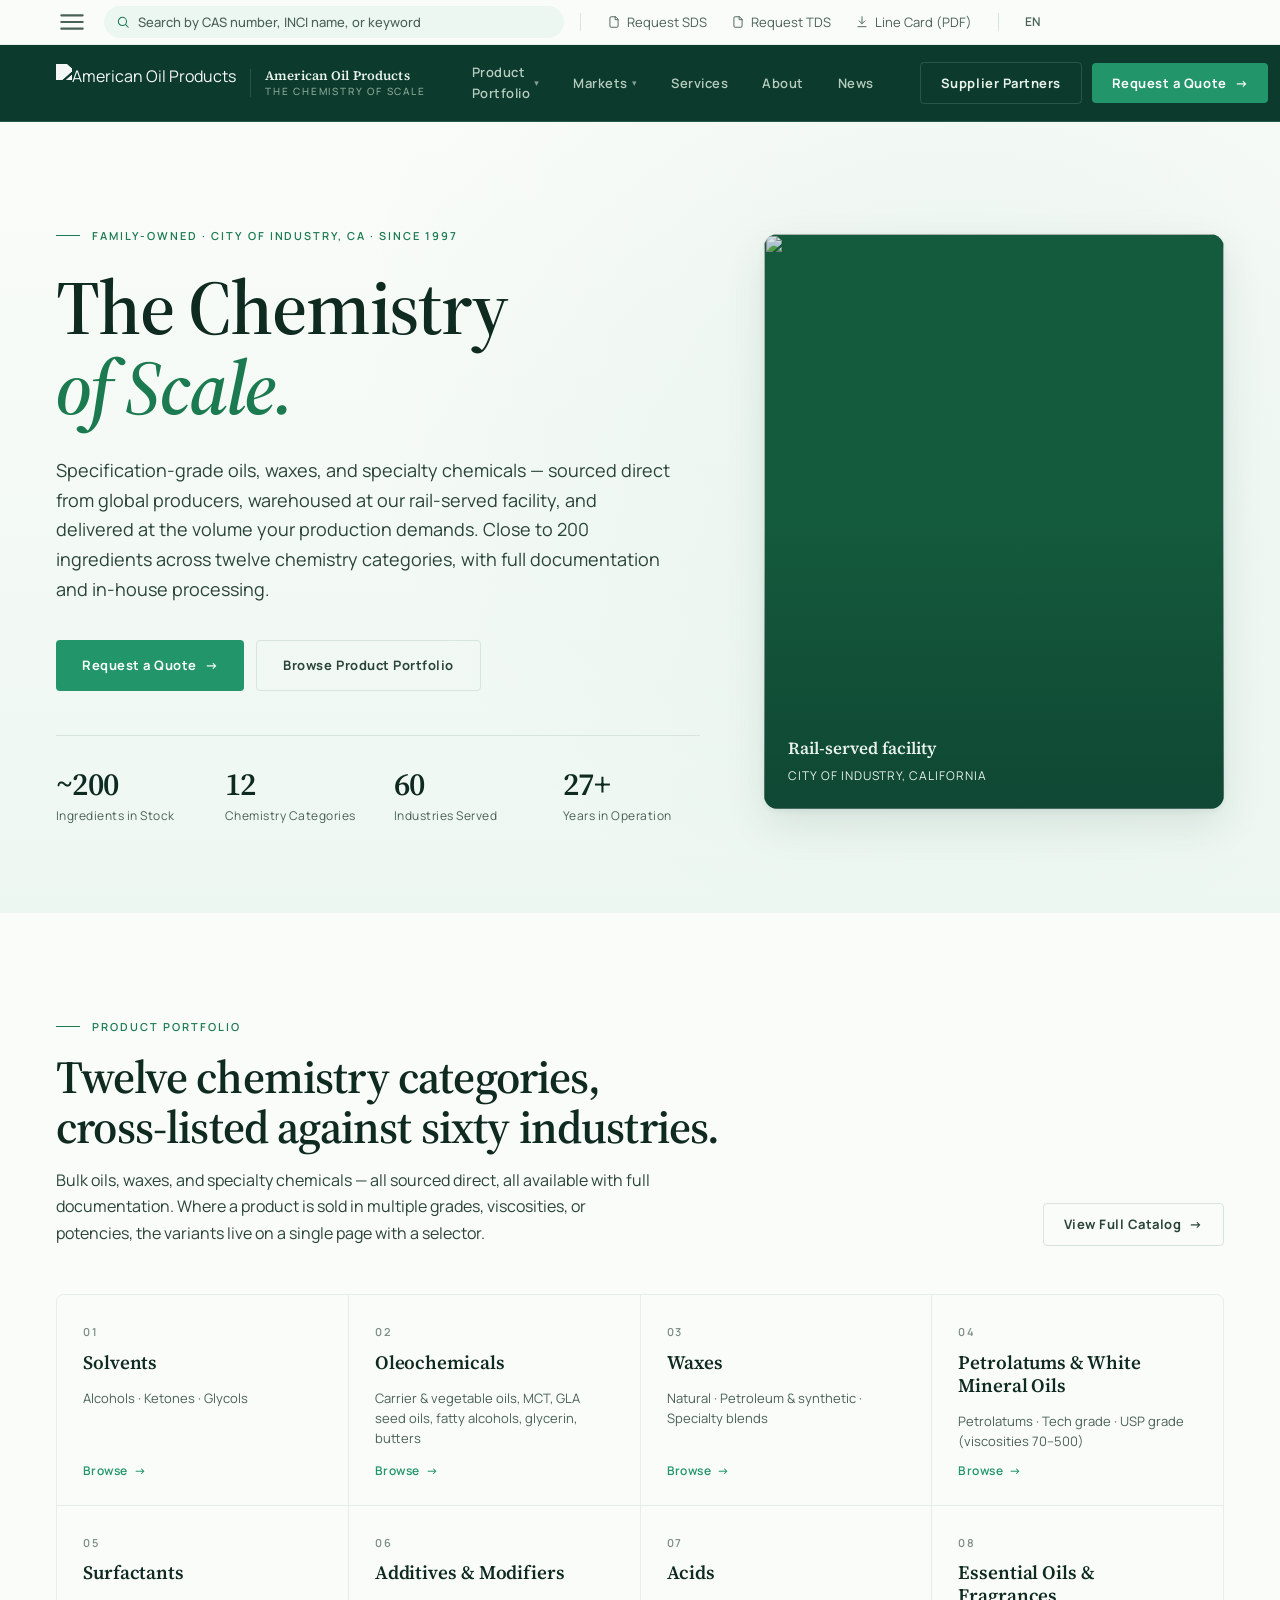
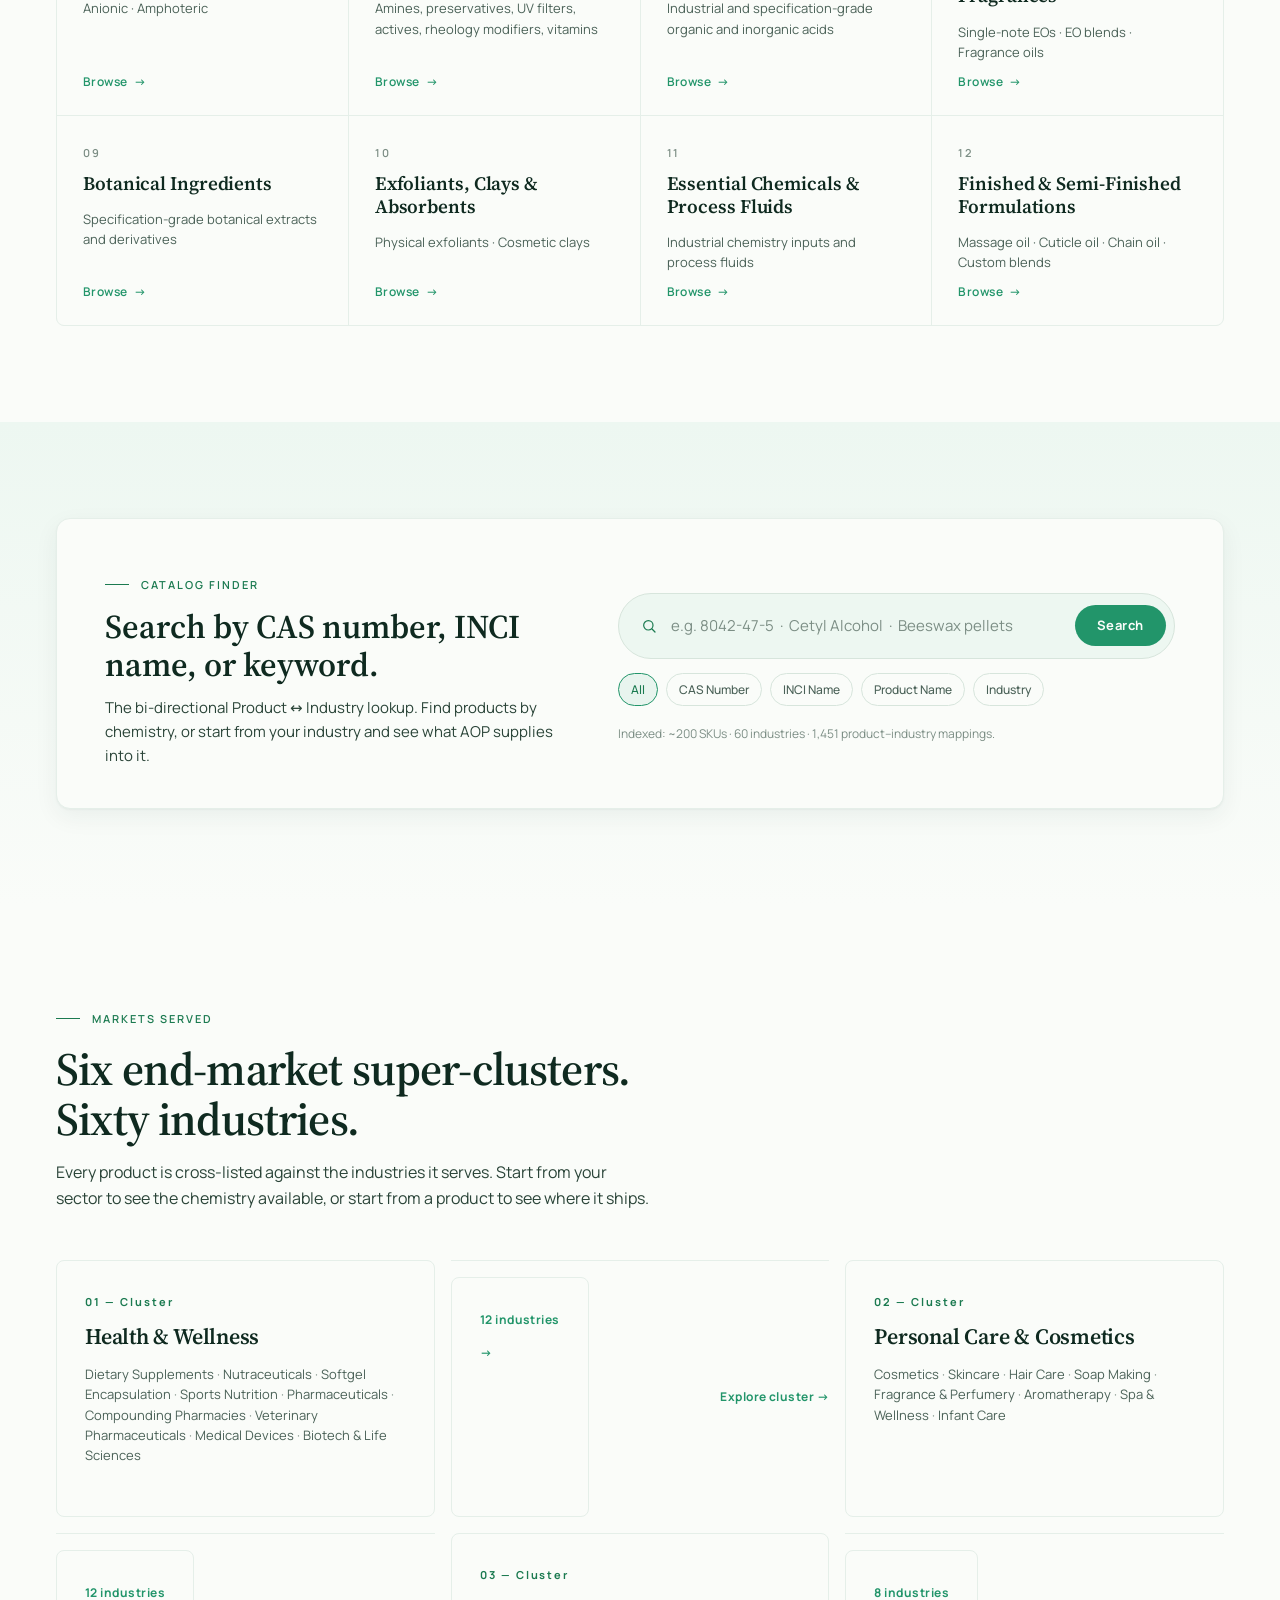
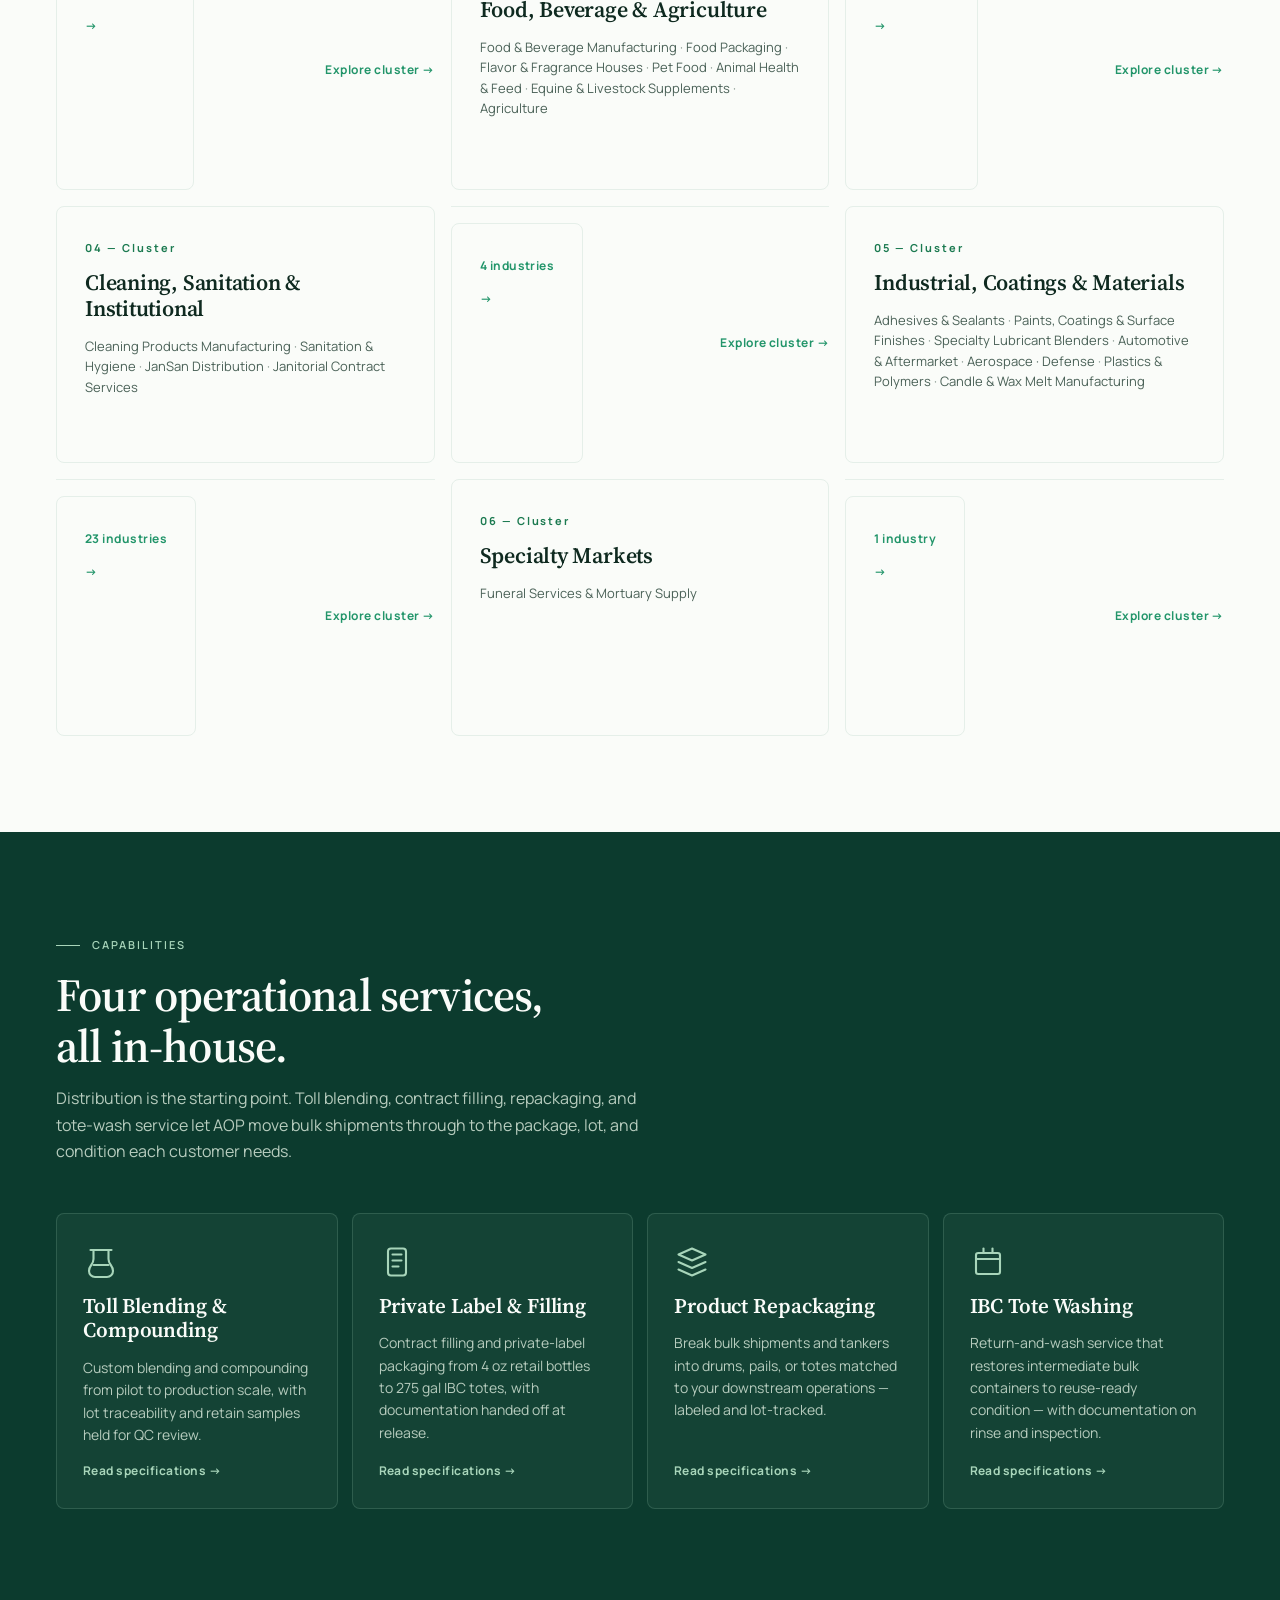
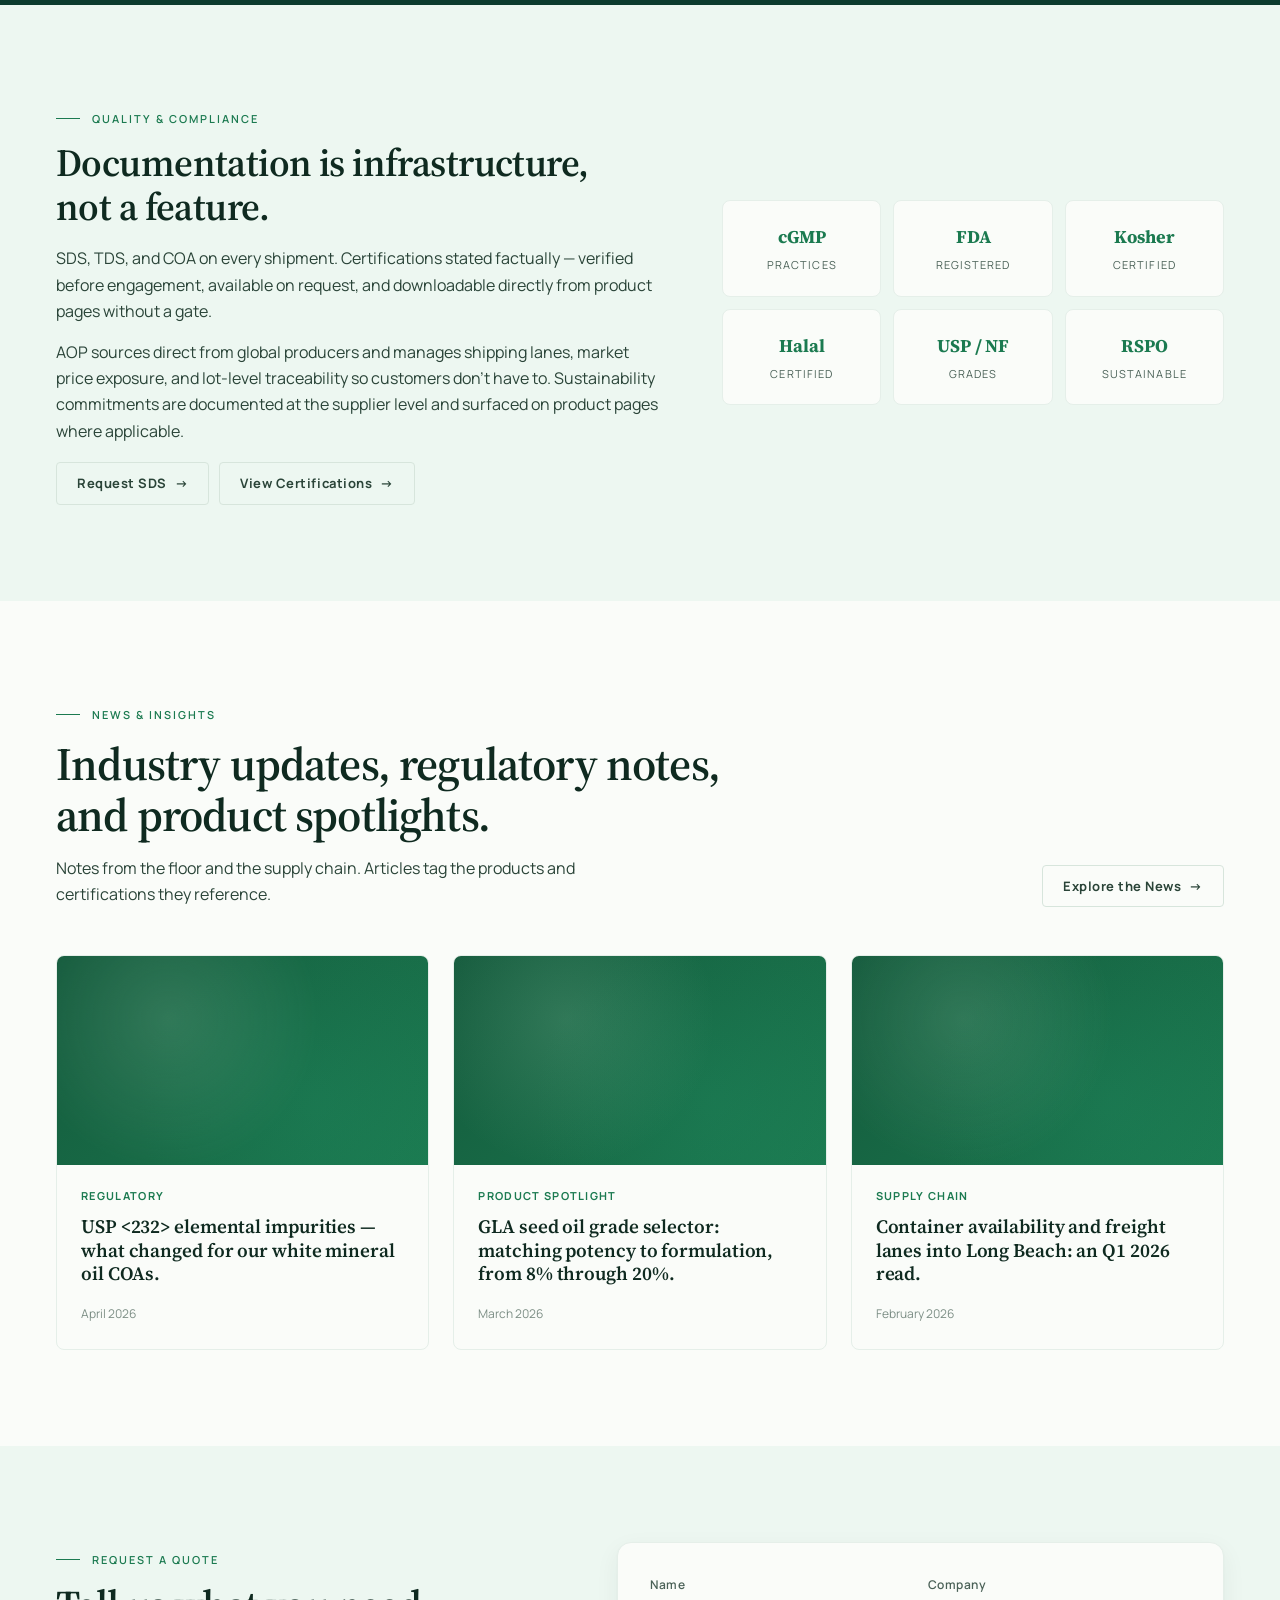
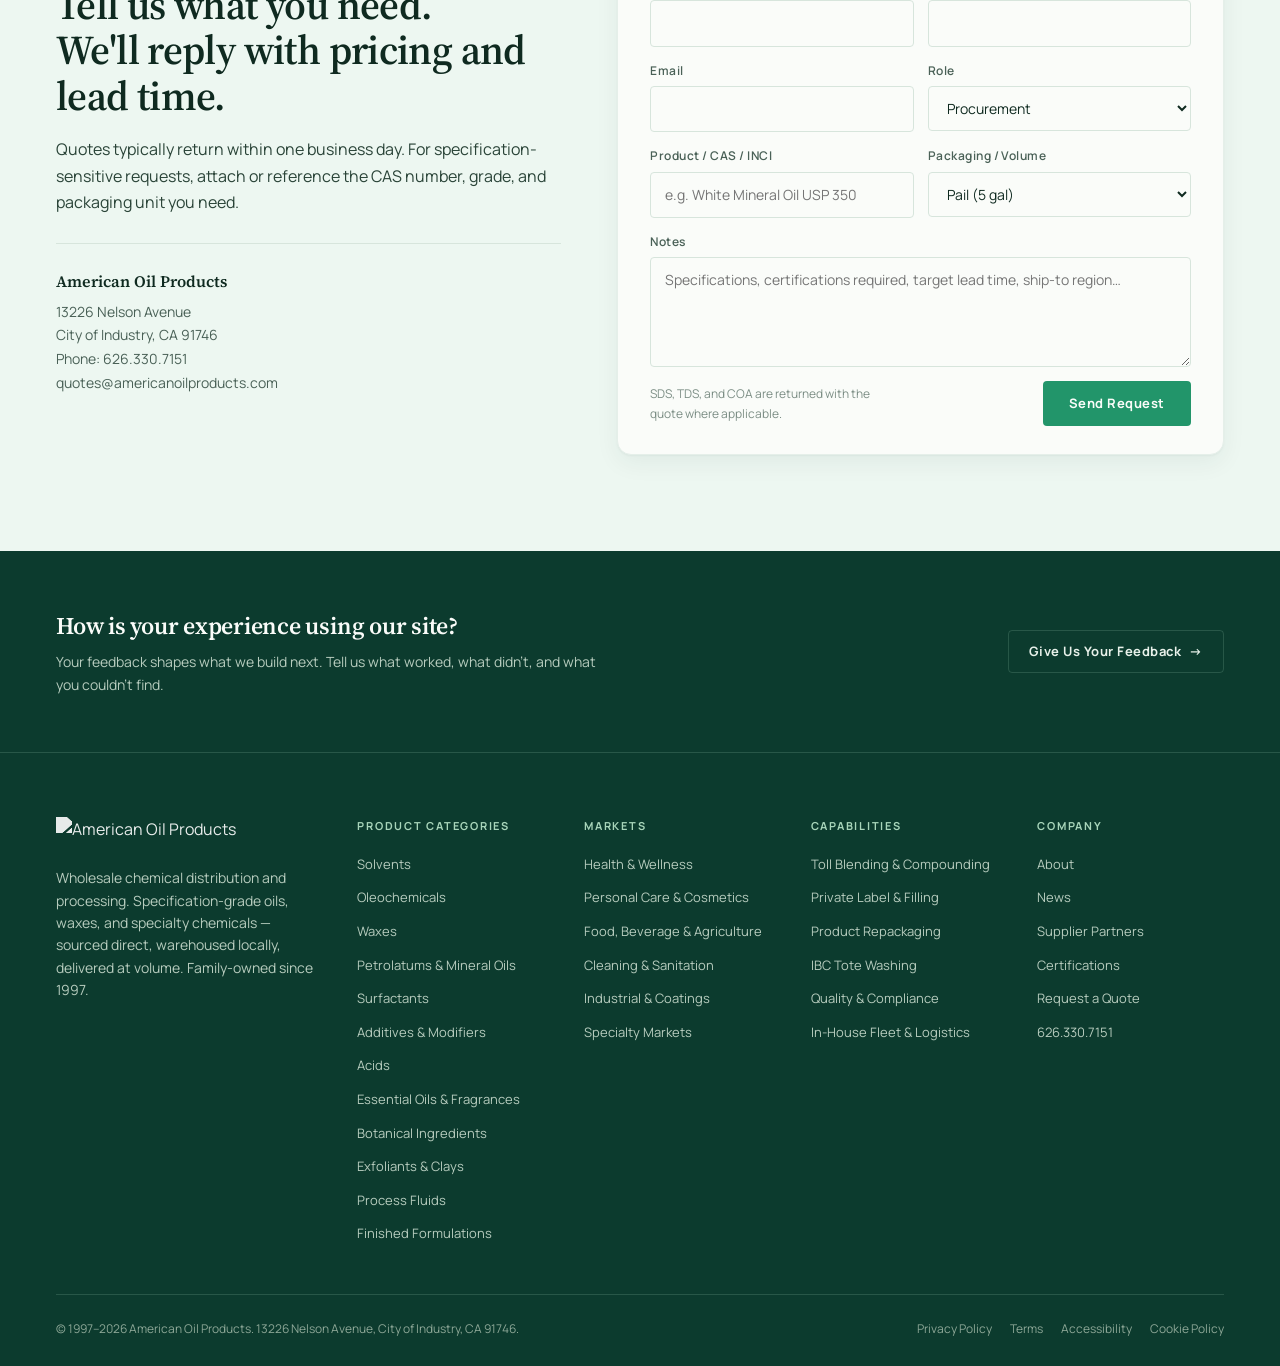
==== commit 61991c44: "feat: handoff v3.3 — green palette, services model, taxonomy structure Rebuild homepage to align wit" ====
--- a/index.html
+++ b/index.html
@@ -4,1905 +4,1827 @@
   <meta charset="UTF-8">
   <meta name="viewport" content="width=device-width, initial-scale=1.0">
   <title>American Oil Products — The Chemistry of Scale</title>
+  <meta name="description" content="Wholesale chemical distribution and processing. Specification-grade oils, waxes, and specialty chemicals sourced direct, warehoused locally, delivered at volume. City of Industry, CA — since 1997.">
   <link rel="preconnect" href="https://fonts.googleapis.com">
   <link rel="preconnect" href="https://fonts.gstatic.com" crossorigin>
-  <link href="https://fonts.googleapis.com/css2?family=Inter:wght@300;400;500;600;700;800&family=DM+Mono:wght@400;500&display=swap" rel="stylesheet">
+  <link href="https://fonts.googleapis.com/css2?family=Source+Serif+4:ital,wght@0,400;0,600;0,700;1,400;1,600&family=Manrope:wght@400;500;600;700;800&display=swap" rel="stylesheet">
   <style>
     /* ══════════════════════════════════════════
-       DESIGN SYSTEM
+       DESIGN TOKENS — LOW-DELTA GREEN PALETTE
+       Lime (#9BC31A) reserved for logo only.
+       No pure white. No pure black.
     ══════════════════════════════════════════ */
     :root {
-      --obsidian:    #0A120A;
-      --obsidian-90: rgba(10,18,10,0.92);
-      --dark:        #101C11;
-      --dark-surface:#182619;
-      --canvas:      #FFFFFF;
-      --canvas-warm: #F1F1F1;
-      --amber:       #7A960F;
-      --amber-bright:#A1BC25;
-      --amber-glow:  rgba(161,188,37,0.15);
-      --amber-border:rgba(161,188,37,0.3);
-      --text-primary:#0A0A0A;
-      --text-body:   #3A3A3A;
-      --text-muted:  #7A7A7A;
-      --text-faint:  #AAAAAA;
-      --border:      #E8E4DC;
-      --border-dark: rgba(255,255,255,0.08);
-      --white:       #FFFFFF;
+      --deep:    #0C3B2E;
+      --dark:    #145A3C;
+      --mid:     #1B7A50;
+      --active:  #22956A;
+      --sage:    #A8D5BA;
+      --wash:    #EDF7F1;
+      --cream:   #FAFCF9;
+
+      --ink:        #0F2A20;
+      --ink-soft:   #2A4438;
+      --ink-mute:   #4A6157;
+      --ink-faint:  #7C8E85;
+      --line:       #D7E5DC;
+      --line-soft:  #E5EFE9;
+
+      --on-deep:        #E8F1EA;
+      --on-deep-mute:   #B7CCBE;
+      --on-deep-faint:  #8DA797;
+      --line-on-deep:   rgba(168,213,186,0.18);
+
+      --shadow-soft: 0 1px 2px rgba(12,59,46,0.04), 0 8px 24px rgba(12,59,46,0.06);
+      --shadow-md:   0 2px 6px rgba(12,59,46,0.06), 0 16px 40px rgba(12,59,46,0.10);
+
+      --radius-sm: 4px;
+      --radius:    8px;
+      --radius-lg: 14px;
+
+      --container: 1280px;
+      --pad-x:     56px;
     }
 
     *, *::before, *::after { box-sizing: border-box; margin: 0; padding: 0; }
     html { scroll-behavior: smooth; }
     body {
-      font-family: 'Inter', sans-serif;
-      color: var(--text-primary);
-      background: var(--canvas);
+      font-family: 'Manrope', system-ui, sans-serif;
+      font-size: 16px;
+      line-height: 1.6;
+      color: var(--ink);
+      background: var(--cream);
       overflow-x: hidden;
       -webkit-font-smoothing: antialiased;
+      -moz-osx-font-smoothing: grayscale;
     }
     a { text-decoration: none; color: inherit; }
-    img { max-width: 100%; display: block; }
-
-    /* ══════════════════════════════════════════
-       SCROLL REVEAL ENGINE
-    ══════════════════════════════════════════ */
-    .reveal {
-      opacity: 0;
-      transform: translateY(32px);
-      transition: opacity 0.72s cubic-bezier(0.22, 1, 0.36, 1),
-                  transform 0.72s cubic-bezier(0.22, 1, 0.36, 1);
-    }
-    .reveal.reveal--left {
-      transform: translateX(-32px);
-    }
-    .reveal.reveal--right {
-      transform: translateX(32px);
-    }
-    .reveal.visible {
-      opacity: 1;
-      transform: none;
-    }
-    .reveal-delay-1 { transition-delay: 0.1s; }
-    .reveal-delay-2 { transition-delay: 0.2s; }
-    .reveal-delay-3 { transition-delay: 0.32s; }
-    .reveal-delay-4 { transition-delay: 0.44s; }
-    .reveal-delay-5 { transition-delay: 0.56s; }
-
-    /* ══════════════════════════════════════════
-       LAYOUT UTIL
-    ══════════════════════════════════════════ */
+    img, svg { max-width: 100%; display: block; }
+    button { font: inherit; cursor: pointer; background: none; border: 0; color: inherit; }
+    input, select, textarea { font: inherit; color: inherit; }
+
     .container {
-      max-width: 1240px;
+      max-width: var(--container);
       margin: 0 auto;
-      padding: 0 48px;
-    }
-    @media (max-width: 768px) { .container { padding: 0 24px; } }
-
-    /* ══════════════════════════════════════════
-       TOP ANNOUNCE BAR
-    ══════════════════════════════════════════ */
-    .announce {
-      background: var(--canvas);
-      text-align: center;
-      padding: 9px 20px;
-      font-family: 'DM Mono', monospace;
+      padding: 0 var(--pad-x);
+    }
+    @media (max-width: 900px) { :root { --pad-x: 28px; } }
+    @media (max-width: 560px) { :root { --pad-x: 20px; } }
+
+    /* Display = Source Serif 4. Body / UI = Manrope. */
+    .display {
+      font-family: 'Source Serif 4', Georgia, serif;
+      font-weight: 600;
+      letter-spacing: -0.015em;
+      line-height: 1.08;
+      color: var(--ink);
+    }
+    .eyebrow {
+      font-family: 'Manrope', sans-serif;
       font-size: 11px;
-      letter-spacing: 0.14em;
-      color: var(--text-faint);
-    }
-    .announce span { color: var(--amber); }
-
-    /* ══════════════════════════════════════════
-       NAV — GLASSMORPHISM
-    ══════════════════════════════════════════ */
-    .nav {
-      position: sticky;
-      top: 0;
-      z-index: 200;
-      background: rgba(255, 255, 255, 0.85);
-      backdrop-filter: blur(24px) saturate(160%);
-      -webkit-backdrop-filter: blur(24px) saturate(160%);
-      border-bottom: 1px solid rgba(0,0,0,0.06);
-      transition: background 0.3s;
-    }
-    .nav-inner {
-      max-width: 1240px;
-      margin: 0 auto;
-      padding: 0 48px;
-      display: flex;
-      align-items: center;
-      justify-content: space-between;
-      height: 76px;
-      gap: 32px;
-    }
-    .nav-logo img {
-      height: 46px;
-      width: auto;
-      opacity: 0.9;
-    }
-    .nav-links {
-      display: flex;
-      align-items: center;
-      gap: 32px;
-      list-style: none;
-    }
-    .nav-links > li > a {
-      font-family: 'Inter', sans-serif;
-      font-size: 13px;
-      font-weight: 500;
-      color: rgba(10,18,10,0.65);
-      letter-spacing: 0.04em;
+      font-weight: 600;
+      letter-spacing: 0.18em;
       text-transform: uppercase;
-      display: flex;
-      align-items: center;
-      gap: 4px;
-      transition: color 0.2s;
-    }
-    .nav-links > li > a:hover { color: var(--amber); }
-    .nav-links .arrow { font-size: 9px; opacity: 0.5; }
-    .nav-actions {
-      display: flex;
-      align-items: center;
-      gap: 20px;
-    }
-    .nav-phone {
-      font-family: 'DM Mono', monospace;
-      font-size: 13px;
-      font-weight: 500;
-      color: rgba(10,18,10,0.55);
-      letter-spacing: 0.02em;
-      transition: color 0.2s;
-    }
-    .nav-phone:hover { color: var(--amber); }
-    .btn-cta {
-      font-family: 'Inter', sans-serif;
-      font-size: 12px;
-      font-weight: 700;
-      letter-spacing: 0.1em;
-      text-transform: uppercase;
-      color: var(--obsidian);
-      background: var(--amber-bright);
-      padding: 10px 22px;
-      border-radius: 3px;
-      transition: background 0.2s, transform 0.15s;
-      display: inline-block;
-    }
-    .btn-cta:hover {
-      background: #90ab1e;
-      transform: translateY(-1px);
-    }
-
-    /* ══════════════════════════════════════════
-       HERO — FULL-SCREEN MACRO
-    ══════════════════════════════════════════ */
-    .hero {
-      position: relative;
-      min-height: 70vh; /* 30% reduction in image height */
-      display: flex;
-      align-items: center;
-      overflow: hidden;
-      background: var(--canvas);
-    }
-    .hero-media {
-      position: absolute;
-      inset: 0;
-      z-index: 0;
-    }
-    .hero-media img {
-      width: 100%;
-      height: 100%;
-      object-fit: cover;
-      opacity: 0.15;
-      transform: scale(1.04);
-      animation: heroZoom 18s ease-in-out infinite alternate;
-    }
-    @keyframes heroZoom {
-      from { transform: scale(1.04); }
-      to   { transform: scale(1.00); }
-    }
-    .hero-grain {
-      position: absolute;
-      inset: 0;
-      z-index: 1;
-      opacity: 0.04;
-      background-image: url("data:image/svg+xml,%3Csvg viewBox='0 0 256 256' xmlns='http://www.w3.org/2000/svg'%3E%3Cfilter id='noise'%3E%3CfeTurbulence type='fractalNoise' baseFrequency='0.9' numOctaves='4' stitchTiles='stitch'/%3E%3C/filter%3E%3Crect width='100%25' height='100%25' filter='url(%23noise)'/%3E%3C/svg%3E");
-      background-size: 200px;
-      pointer-events: none;
-    }
-    .hero-vignette {
-      position: absolute;
-      inset: 0;
-      z-index: 2;
-      background: radial-gradient(ellipse at center, transparent 30%, rgba(255,255,255,0.85) 100%);
-    }
-    .hero-content {
-      position: relative;
-      z-index: 3;
-      max-width: 1240px;
-      margin: 0 auto;
-      padding: 0 48px;
-      width: 100%;
-    }
-    .hero-eyebrow {
-      font-family: 'DM Mono', monospace;
-      font-size: 11px;
-      font-weight: 400;
-      letter-spacing: 0.22em;
-      color: var(--amber);
-      text-transform: uppercase;
-      margin-bottom: 28px;
-      display: flex;
+      color: var(--mid);
+      display: inline-flex;
       align-items: center;
       gap: 12px;
     }
-    .hero-eyebrow::before {
-      content: '';
-      display: block;
-      width: 32px;
-      height: 1px;
-      background: var(--amber);
-    }
-    .hero h1 {
-      font-family: 'Inter', sans-serif;
-      font-size: clamp(52px, 7.5vw, 96px);
-      font-weight: 800;
-      color: var(--obsidian);
-      line-height: 1.02;
-      letter-spacing: -0.02em;
-      max-width: 780px;
-      margin-bottom: 32px;
-    }
-    .hero h1 em {
-      font-style: normal;
-      color: var(--amber-bright);
-      position: relative;
-    }
-    .hero-rule {
-      width: 80px;
-      height: 2px;
-      background: var(--amber);
-      margin-bottom: 28px;
-    }
-    .hero-sub {
-      font-family: 'Inter', sans-serif;
-      font-size: 18px;
-      font-weight: 300;
-      color: rgba(10,18,10,0.60);
-      max-width: 500px;
-      line-height: 1.78;
-      margin-bottom: 52px;
-    }
-    .hero-actions {
-      display: flex;
-      gap: 16px;
-      align-items: center;
-      flex-wrap: wrap;
-    }
-    .btn-amber {
-      font-family: 'Inter', sans-serif;
-      font-size: 13px;
-      font-weight: 700;
-      letter-spacing: 0.08em;
-      text-transform: uppercase;
-      color: var(--obsidian);
-      background: var(--amber-bright);
-      padding: 14px 32px;
-      border-radius: 3px;
-      transition: background 0.2s, transform 0.15s, box-shadow 0.2s;
-      display: inline-block;
-    }
-    .btn-amber:hover {
-      background: #90ab1e;
-      transform: translateY(-2px);
-      box-shadow: 0 8px 28px rgba(212,175,55,0.35);
-      color: var(--obsidian);
-    }
-    .btn-ghost-white {
-      font-family: 'Inter', sans-serif;
-      font-size: 13px;
-      font-weight: 600;
-      letter-spacing: 0.06em;
-      text-transform: uppercase;
-      color: rgba(10,18,10,0.65);
-      border: 1px solid rgba(10,18,10,0.2);
-      padding: 13px 30px;
-      border-radius: 3px;
-      transition: color 0.2s, border-color 0.2s;
-      display: inline-block;
-    }
-    .btn-ghost-white:hover {
-      color: var(--obsidian);
-      border-color: rgba(10,18,10,0.65);
-    }
-    .hero-scroll-hint {
-      position: absolute;
-      bottom: 40px;
-      left: 50%;
-      transform: translateX(-50%);
-      z-index: 3;
-      display: flex;
-      flex-direction: column;
-      align-items: center;
-      gap: 8px;
-      opacity: 0.4;
-    }
-    .hero-scroll-hint span {
-      font-family: 'DM Mono', monospace;
-      font-size: 10px;
-      letter-spacing: 0.2em;
-      color: var(--obsidian);
-      text-transform: uppercase;
-    }
-    .scroll-line {
-      width: 1px;
-      height: 48px;
-      background: linear-gradient(to bottom, var(--obsidian), transparent);
-      animation: scrollPulse 1.8s ease-in-out infinite;
-    }
-    @keyframes scrollPulse {
-      0%, 100% { opacity: 0.4; transform: scaleY(1); }
-      50% { opacity: 0.8; transform: scaleY(0.7); }
-    }
-
-    /* ══════════════════════════════════════════
-       BENTO WEDGE
-    ══════════════════════════════════════════ */
-    .wedge {
-      padding: 120px 0;
-      background: var(--canvas);
-    }
-    .wedge-header {
-      margin-bottom: 64px;
-    }
-    .section-label {
-      font-family: 'DM Mono', monospace;
-      font-size: 11px;
-      letter-spacing: 0.2em;
-      color: var(--amber);
-      text-transform: uppercase;
-      display: flex;
-      align-items: center;
-      gap: 10px;
-      margin-bottom: 20px;
-    }
-    .section-label::before {
+    .eyebrow::before {
       content: '';
       display: block;
       width: 24px;
       height: 1px;
-      background: var(--amber);
-    }
-    .section-headline {
-      font-family: 'Inter', sans-serif;
-      font-size: clamp(30px, 3.5vw, 48px);
-      font-weight: 800;
-      color: var(--text-primary);
+      background: var(--mid);
+    }
+    .eyebrow--on-deep { color: var(--sage); }
+    .eyebrow--on-deep::before { background: var(--sage); }
+
+    .lede {
+      font-size: 17px;
+      line-height: 1.65;
+      color: var(--ink-soft);
+      font-weight: 400;
+      max-width: 64ch;
+    }
+
+    /* Reveal on scroll */
+    .reveal {
+      opacity: 0;
+      transform: translateY(20px);
+      transition: opacity .7s cubic-bezier(.22,1,.36,1), transform .7s cubic-bezier(.22,1,.36,1);
+    }
+    .reveal.is-visible { opacity: 1; transform: none; }
+    .delay-1 { transition-delay: .08s; }
+    .delay-2 { transition-delay: .16s; }
+    .delay-3 { transition-delay: .24s; }
+    .delay-4 { transition-delay: .32s; }
+
+    /* ══════════════════════════════════════════
+       UTILITY BAR
+    ══════════════════════════════════════════ */
+    .utility {
+      background: var(--cream);
+      border-bottom: 1px solid var(--line-soft);
+      font-size: 13px;
+    }
+    .utility-inner {
+      max-width: var(--container);
+      margin: 0 auto;
+      padding: 0 var(--pad-x);
+      display: flex;
+      align-items: center;
+      gap: 16px;
+      height: 44px;
+      color: var(--ink-mute);
+    }
+    .util-link {
+      display: inline-flex;
+      align-items: center;
+      gap: 6px;
+      padding: 6px 10px;
+      border-radius: var(--radius-sm);
+      transition: color .2s, background .2s;
+      white-space: nowrap;
+    }
+    .util-link:hover { color: var(--active); background: var(--wash); }
+    .util-link svg { width: 14px; height: 14px; flex-shrink: 0; }
+    .util-search {
+      flex: 1;
+      max-width: 460px;
+      display: flex;
+      align-items: center;
+      gap: 8px;
+      padding: 6px 12px;
+      background: var(--wash);
+      border-radius: 999px;
+      color: var(--ink-mute);
+      transition: background .2s, color .2s;
+    }
+    .util-search:hover { background: #E1F0E6; color: var(--ink-soft); }
+    .util-search svg { width: 14px; height: 14px; color: var(--mid); }
+    .util-search-text { font-size: 13px; font-weight: 500; }
+    .util-divider { width: 1px; height: 18px; background: var(--line); }
+    .util-actions { display: flex; align-items: center; gap: 4px; }
+    .util-lang {
+      display: inline-flex;
+      align-items: center;
+      gap: 4px;
+      padding: 6px 10px;
+      border-radius: var(--radius-sm);
+      font-size: 12px;
+      font-weight: 600;
+      letter-spacing: 0.04em;
+      color: var(--ink-mute);
+      transition: color .2s, background .2s;
+    }
+    .util-lang:hover { color: var(--active); background: var(--wash); }
+    .util-burger {
+      display: inline-flex;
+      align-items: center;
+      justify-content: center;
+      width: 32px;
+      height: 32px;
+      border-radius: var(--radius-sm);
+      color: var(--ink-mute);
+      transition: color .2s, background .2s;
+    }
+    .util-burger:hover { color: var(--active); background: var(--wash); }
+    .util-mini-logo { display: none; }
+    @media (max-width: 1100px) {
+      .util-actions .util-link span { display: none; }
+    }
+    @media (max-width: 760px) {
+      .util-search { max-width: none; }
+      .util-divider, .util-actions { display: none; }
+    }
+
+    /* ══════════════════════════════════════════
+       MAIN HEADER — STICKY DEEP GREEN
+    ══════════════════════════════════════════ */
+    .header {
+      position: sticky;
+      top: 0;
+      z-index: 100;
+      background: var(--deep);
+      color: var(--on-deep);
+      border-bottom: 1px solid var(--line-on-deep);
+    }
+    .header-inner {
+      max-width: var(--container);
+      margin: 0 auto;
+      padding: 0 var(--pad-x);
+      display: flex;
+      align-items: center;
+      justify-content: space-between;
+      gap: 32px;
+      height: 76px;
+    }
+    .brand {
+      display: flex;
+      align-items: center;
+      gap: 14px;
+      flex-shrink: 0;
+    }
+    .brand-logo {
+      height: 38px;
+      width: auto;
+      filter: brightness(0) invert(1);
+      opacity: 0.96;
+    }
+    .brand-tag {
+      display: flex;
+      flex-direction: column;
+      line-height: 1.05;
+      padding-left: 14px;
+      border-left: 1px solid var(--line-on-deep);
+    }
+    .brand-tag-name {
+      font-family: 'Source Serif 4', serif;
+      font-size: 13px;
+      font-weight: 600;
+      color: var(--on-deep);
+      letter-spacing: 0.01em;
+    }
+    .brand-tag-line {
+      font-family: 'Manrope', sans-serif;
+      font-size: 10px;
+      font-weight: 500;
+      letter-spacing: 0.18em;
+      text-transform: uppercase;
+      color: var(--on-deep-faint);
+      margin-top: 3px;
+    }
+    .nav {
+      display: flex;
+      align-items: center;
+      gap: 6px;
+    }
+    .nav a {
+      font-size: 13px;
+      font-weight: 600;
+      letter-spacing: 0.04em;
+      color: var(--on-deep-mute);
+      padding: 8px 14px;
+      border-radius: var(--radius-sm);
+      transition: color .2s, background .2s;
+      display: inline-flex;
+      align-items: center;
+      gap: 4px;
+    }
+    .nav a:hover { color: var(--on-deep); background: rgba(168,213,186,0.08); }
+    .nav .arrow { font-size: 9px; opacity: 0.7; }
+    .header-actions {
+      display: flex;
+      align-items: center;
+      gap: 10px;
+      flex-shrink: 0;
+    }
+    .btn {
+      display: inline-flex;
+      align-items: center;
+      gap: 8px;
+      padding: 10px 20px;
+      border-radius: var(--radius-sm);
+      font-size: 13px;
+      font-weight: 700;
+      letter-spacing: 0.04em;
+      transition: background .2s, color .2s, border-color .2s, transform .15s;
+      white-space: nowrap;
+    }
+    .btn-primary {
+      background: var(--active);
+      color: var(--cream);
+    }
+    .btn-primary:hover { background: var(--mid); }
+    .btn-ghost-on-deep {
+      color: var(--on-deep);
+      border: 1px solid var(--line-on-deep);
+      background: transparent;
+    }
+    .btn-ghost-on-deep:hover {
+      border-color: var(--sage);
+      color: var(--cream);
+      background: rgba(168,213,186,0.06);
+    }
+    .btn-ghost {
+      color: var(--ink-soft);
+      border: 1px solid var(--line);
+      background: transparent;
+    }
+    .btn-ghost:hover { border-color: var(--mid); color: var(--mid); }
+    .btn-arrow::after {
+      content: '→';
+      transition: transform .2s;
+    }
+    .btn-arrow:hover::after { transform: translateX(3px); }
+
+    .header-burger {
+      display: none;
+      width: 40px;
+      height: 40px;
+      align-items: center;
+      justify-content: center;
+      color: var(--on-deep);
+      border-radius: var(--radius-sm);
+    }
+    .header-burger:hover { background: rgba(168,213,186,0.08); }
+    .header-burger span {
+      display: block;
+      width: 18px;
+      height: 1.5px;
+      background: var(--on-deep);
+      position: relative;
+    }
+    .header-burger span::before,
+    .header-burger span::after {
+      content: '';
+      position: absolute;
+      left: 0;
+      width: 18px;
+      height: 1.5px;
+      background: var(--on-deep);
+    }
+    .header-burger span::before { top: -6px; }
+    .header-burger span::after { top: 6px; }
+
+    @media (max-width: 1180px) {
+      .nav { display: none; }
+      .header-actions .btn-ghost-on-deep { display: none; }
+      .header-burger { display: inline-flex; }
+    }
+    @media (max-width: 560px) {
+      .brand-tag { display: none; }
+      .header-inner { height: 64px; }
+    }
+
+    /* Mobile drawer */
+    .drawer {
+      position: fixed;
+      inset: 0;
+      z-index: 300;
+      background: var(--deep);
+      color: var(--on-deep);
+      transform: translateY(-100%);
+      transition: transform .4s cubic-bezier(.22,1,.36,1);
+      overflow-y: auto;
+      padding: 28px var(--pad-x) 60px;
+    }
+    .drawer.is-open { transform: none; }
+    .drawer-top {
+      display: flex;
+      justify-content: space-between;
+      align-items: center;
+      margin-bottom: 32px;
+    }
+    .drawer-close {
+      width: 40px;
+      height: 40px;
+      display: inline-flex;
+      align-items: center;
+      justify-content: center;
+      border-radius: var(--radius-sm);
+      color: var(--on-deep);
+    }
+    .drawer-close svg { width: 18px; height: 18px; }
+    .drawer-nav { display: flex; flex-direction: column; gap: 4px; margin-bottom: 32px; }
+    .drawer-nav a {
+      font-family: 'Source Serif 4', serif;
+      font-size: 26px;
+      font-weight: 600;
+      color: var(--on-deep);
+      padding: 10px 0;
+      border-bottom: 1px solid var(--line-on-deep);
+    }
+    .drawer-util { display: flex; flex-direction: column; gap: 8px; margin-bottom: 28px; }
+    .drawer-util a {
+      font-size: 13px;
+      color: var(--on-deep-mute);
+      padding: 8px 0;
+    }
+    .drawer-cta { display: flex; flex-direction: column; gap: 10px; }
+
+    /* ══════════════════════════════════════════
+       HERO
+    ══════════════════════════════════════════ */
+    .hero {
+      position: relative;
+      background: linear-gradient(180deg, var(--cream) 0%, var(--wash) 100%);
+      padding: 96px 0 88px;
+      overflow: hidden;
+    }
+    .hero::before {
+      content: '';
+      position: absolute;
+      inset: 0;
+      background: radial-gradient(circle at 75% 30%, rgba(34,149,106,0.06) 0%, transparent 55%);
+      pointer-events: none;
+    }
+    .hero-grid {
+      display: grid;
+      grid-template-columns: 1.4fr 1fr;
+      gap: 64px;
+      align-items: center;
+      position: relative;
+    }
+    .hero-content { max-width: 720px; }
+    .hero h1 {
+      font-family: 'Source Serif 4', serif;
+      font-weight: 600;
+      font-size: clamp(44px, 6vw, 78px);
+      line-height: 1.04;
       letter-spacing: -0.02em;
-      line-height: 1.08;
-    }
-    .section-headline span {
-      color: var(--amber);
-    }
-    .bento-grid {
+      color: var(--ink);
+      margin: 24px 0 28px;
+    }
+    .hero h1 em {
+      font-style: italic;
+      font-weight: 600;
+      color: var(--mid);
+    }
+    .hero-sub {
+      font-size: 18px;
+      line-height: 1.65;
+      color: var(--ink-soft);
+      max-width: 56ch;
+      margin-bottom: 36px;
+      font-weight: 400;
+    }
+    .hero-actions { display: flex; gap: 12px; flex-wrap: wrap; margin-bottom: 44px; }
+    .hero-actions .btn { padding: 14px 26px; font-size: 13px; }
+    .hero-meta {
       display: grid;
-      grid-template-columns: repeat(12, 1fr);
-      grid-template-rows: auto;
-      gap: 16px;
-    }
-    .bento-tile {
-      border-radius: 6px;
+      grid-template-columns: repeat(4, 1fr);
+      gap: 32px;
+      padding-top: 32px;
+      border-top: 1px solid var(--line);
+    }
+    .hero-meta-item .num {
+      font-family: 'Source Serif 4', serif;
+      font-size: 32px;
+      font-weight: 600;
+      color: var(--ink);
+      line-height: 1;
+      letter-spacing: -0.02em;
+    }
+    .hero-meta-item .label {
+      font-size: 12px;
+      color: var(--ink-mute);
+      margin-top: 6px;
+      letter-spacing: 0.04em;
+    }
+    .hero-visual {
+      position: relative;
+      aspect-ratio: 4/5;
+      border-radius: var(--radius-lg);
       overflow: hidden;
-      position: relative;
-    }
-    /* Hero tile — spans 7 columns */
-    .bento-tile--hero {
-      grid-column: span 7;
-      grid-row: span 2;
-      background: var(--canvas);
-      padding: 52px 48px;
-      min-height: 340px;
-      display: flex;
-      flex-direction: column;
-      justify-content: space-between;
-    }
-    /* Top-right small */
-    .bento-tile--sm {
-      grid-column: span 5;
-      background: var(--canvas-warm);
-      border: 1px solid var(--border);
-      padding: 36px 36px;
-      min-height: 160px;
-      display: flex;
-      flex-direction: column;
-      justify-content: space-between;
-    }
-    /* Bottom-right medium */
-    .bento-tile--md {
-      grid-column: span 5;
-      background: var(--amber-bright);
-      padding: 36px 36px;
-      min-height: 160px;
-      display: flex;
-      flex-direction: column;
-      justify-content: space-between;
-    }
-    /* Bottom wide bar */
-    .bento-tile--wide {
-      grid-column: span 12;
-      background: var(--canvas-warm);
-      border: 1px solid rgba(10,18,10,0.06);
-      padding: 40px 48px;
-      display: grid;
-      grid-template-columns: repeat(3, 1fr);
-      gap: 48px;
-    }
-    .bento-num {
-      font-family: 'DM Mono', monospace;
-      font-size: 11px;
-      letter-spacing: 0.18em;
-      color: var(--amber);
-      text-transform: uppercase;
-      margin-bottom: 24px;
-    }
-    .bento-num--dark {
-      color: rgba(10,18,10,0.25);
-    }
-    .bento-num--black {
-      color: rgba(10,10,10,0.4);
-    }
-    .bento-title {
-      font-family: 'Inter', sans-serif;
-      font-size: 26px;
-      font-weight: 700;
-      color: var(--obsidian);
-      letter-spacing: -0.01em;
-      line-height: 1.22;
-      margin-bottom: 16px;
-    }
-    .bento-title--dark {
-      color: var(--text-primary);
-    }
-    .bento-title--black {
-      color: var(--obsidian);
-      font-size: 22px;
-    }
-    .bento-body {
-      font-size: 15px;
-      font-weight: 300;
-      line-height: 1.72;
-      color: rgba(10,18,10,0.52);
-    }
-    .bento-body--dark {
-      color: var(--text-body);
-    }
-    .bento-body--black {
-      color: rgba(10,10,10,0.65);
-    }
-    .bento-tag {
-      font-family: 'DM Mono', monospace;
-      font-size: 10px;
-      letter-spacing: 0.16em;
-      text-transform: uppercase;
-      color: rgba(10,18,10,0.25);
-      margin-top: auto;
-    }
-    .bento-bar-item .bento-num {
-      margin-bottom: 12px;
-    }
-    .bento-bar-divider {
-      width: 1px;
-      background: rgba(10,18,10,0.07);
-      align-self: stretch;
-      display: none;
-    }
-    .bento-bar-title {
-      font-family: 'Inter', sans-serif;
-      font-size: 18px;
-      font-weight: 700;
-      color: var(--obsidian);
-      letter-spacing: -0.01em;
-      margin-bottom: 10px;
-    }
-    .bento-bar-body {
-      font-size: 14px;
-      font-weight: 300;
-      color: rgba(10,18,10,0.55);
-      line-height: 1.65;
-    }
-    .bento-stat {
-      font-family: 'Inter', sans-serif;
-      font-size: 52px;
-      font-weight: 800;
-      line-height: 1;
-      color: var(--obsidian);
-      letter-spacing: -0.03em;
-      margin-bottom: 6px;
-    }
-    .bento-stat-label {
-      font-size: 13px;
-      font-weight: 400;
-      color: rgba(10,18,10,0.4);
-      letter-spacing: 0.03em;
-    }
-
-    /* ══════════════════════════════════════════
-       PRODUCT CATALOG — GALLERY CARDS
-    ══════════════════════════════════════════ */
-    .products {
-      padding: 120px 0;
-      background: var(--canvas);
-    }
-    .products .section-label {
-      color: rgba(212,175,55,0.8);
-    }
-    .products .section-label::before {
-      background: rgba(212,175,55,0.8);
-    }
-    .products .section-headline {
-      color: var(--obsidian);
-    }
-    .products-header {
-      display: flex;
-      align-items: flex-end;
-      justify-content: space-between;
-      margin-bottom: 56px;
-      gap: 32px;
-    }
-    .products-header-text { max-width: 580px; }
-    .products-header p {
-      font-size: 16px;
-      font-weight: 300;
-      color: rgba(10,18,10,0.55);
-      line-height: 1.72;
-      margin-top: 16px;
-    }
-    .catalog-link {
-      font-family: 'Inter', sans-serif;
-      font-size: 12px;
-      font-weight: 700;
-      letter-spacing: 0.1em;
-      text-transform: uppercase;
-      color: var(--amber);
-      border-bottom: 1px solid var(--amber-border);
-      padding-bottom: 4px;
-      white-space: nowrap;
-      transition: color 0.2s, border-color 0.2s;
-      display: inline-flex;
-      align-items: center;
-      gap: 8px;
-    }
-    .catalog-link:hover { color: var(--amber-bright); border-color: var(--amber-bright); }
-    .catalog-link::after { content: '→'; }
-
-    .product-grid {
-      display: grid;
-      grid-template-columns: repeat(3, 1fr);
-      gap: 2px;
-    }
-    .product-card {
-      position: relative;
-      overflow: hidden;
-      cursor: pointer;
-      aspect-ratio: 3/4;
-      background: var(--canvas-warm);
-    }
-    .product-card-img {
+      background: var(--dark);
+      box-shadow: var(--shadow-md);
+    }
+    .hero-visual img {
       width: 100%;
       height: 100%;
       object-fit: cover;
-      transition: transform 0.7s cubic-bezier(0.22, 1, 0.36, 1), opacity 0.4s;
-      opacity: 0.8;
-    }
-    .product-card:hover .product-card-img {
-      transform: scale(1.08);
-      opacity: 0.45;
-    }
-    /* Always-visible label */
-    .product-card-base {
-      position: absolute;
-      bottom: 0; left: 0; right: 0;
-      padding: 28px 28px 28px;
-      background: linear-gradient(to top, rgba(255,255,255,0.95) 0%, transparent 100%);
-      z-index: 2;
-      transition: opacity 0.3s;
-    }
-    .product-card:hover .product-card-base { opacity: 0; }
-    .product-card-name {
-      font-family: 'Inter', sans-serif;
-      font-size: 20px;
-      font-weight: 700;
-      color: var(--obsidian);
-      letter-spacing: -0.01em;
-    }
-    .product-card-tag {
-      font-family: 'DM Mono', monospace;
-      font-size: 10px;
-      letter-spacing: 0.18em;
-      color: var(--amber);
-      text-transform: uppercase;
-      margin-bottom: 8px;
-    }
-    /* Hover reveal — specs */
-    .product-card-hover {
+      opacity: 0.85;
+      filter: saturate(0.85);
+    }
+    .hero-visual::after {
+      content: '';
       position: absolute;
       inset: 0;
-      z-index: 3;
-      background: rgba(255,255,255,0.95);
+      background: linear-gradient(180deg, rgba(12,59,46,0.0) 50%, rgba(12,59,46,0.6) 100%);
+    }
+    .hero-visual-caption {
+      position: absolute;
+      bottom: 24px;
+      left: 24px;
+      right: 24px;
+      z-index: 2;
+      color: var(--on-deep);
+      font-size: 12px;
+      letter-spacing: 0.08em;
+      text-transform: uppercase;
+    }
+    .hero-visual-caption strong {
+      display: block;
+      font-family: 'Source Serif 4', serif;
+      font-size: 17px;
+      font-weight: 600;
+      letter-spacing: 0;
+      text-transform: none;
+      margin-bottom: 4px;
+    }
+    @media (max-width: 980px) {
+      .hero-grid { grid-template-columns: 1fr; }
+      .hero-visual { aspect-ratio: 16/10; max-height: 360px; }
+      .hero-meta { grid-template-columns: repeat(2, 1fr); gap: 20px; }
+    }
+
+    /* ══════════════════════════════════════════
+       SECTION SCAFFOLDING
+    ══════════════════════════════════════════ */
+    section { position: relative; }
+    .section { padding: 96px 0; }
+    .section--wash { background: var(--wash); }
+    .section--cream { background: var(--cream); }
+    .section--deep { background: var(--deep); color: var(--on-deep); }
+    .section--dark { background: var(--dark); color: var(--on-deep); }
+
+    .section-head {
+      display: flex;
+      justify-content: space-between;
+      align-items: flex-end;
+      gap: 32px;
+      margin-bottom: 48px;
+    }
+    .section-head-text { max-width: 720px; }
+    .section-head h2 {
+      font-family: 'Source Serif 4', serif;
+      font-weight: 600;
+      font-size: clamp(30px, 3.6vw, 48px);
+      line-height: 1.1;
+      letter-spacing: -0.018em;
+      color: var(--ink);
+      margin-top: 16px;
+    }
+    .section-head p {
+      margin-top: 14px;
+      font-size: 16px;
+      line-height: 1.65;
+      color: var(--ink-soft);
+      max-width: 60ch;
+    }
+    .section--deep .section-head h2,
+    .section--dark .section-head h2 { color: var(--cream); }
+    .section--deep .section-head p,
+    .section--dark .section-head p { color: var(--on-deep-mute); }
+    @media (max-width: 760px) {
+      .section { padding: 72px 0; }
+      .section-head { flex-direction: column; align-items: flex-start; }
+    }
+
+    /* ══════════════════════════════════════════
+       PRODUCT PORTFOLIO — 12 CHEMISTRY CATEGORIES
+    ══════════════════════════════════════════ */
+    .categories {
+      display: grid;
+      grid-template-columns: repeat(4, 1fr);
+      gap: 1px;
+      background: var(--line-soft);
+      border: 1px solid var(--line-soft);
+      border-radius: var(--radius);
+      overflow: hidden;
+    }
+    .cat-card {
+      background: var(--cream);
+      padding: 28px 26px 24px;
       display: flex;
       flex-direction: column;
-      justify-content: center;
-      padding: 36px 32px;
-      opacity: 0;
-      transform: translateY(16px);
-      transition: opacity 0.35s cubic-bezier(0.22, 1, 0.36, 1),
-                  transform 0.35s cubic-bezier(0.22, 1, 0.36, 1);
-    }
-    .product-card:hover .product-card-hover {
-      opacity: 1;
-      transform: translateY(0);
-    }
-    .product-hover-name {
-      font-family: 'Inter', sans-serif;
-      font-size: 22px;
-      font-weight: 800;
-      color: var(--obsidian);
-      letter-spacing: -0.01em;
-      margin-bottom: 16px;
-    }
-    .product-hover-desc {
-      font-size: 14px;
-      font-weight: 300;
-      color: rgba(10,18,10,0.52);
-      line-height: 1.65;
-      margin-bottom: 28px;
-    }
-    .product-hover-specs {
+      gap: 10px;
+      min-height: 188px;
+      transition: background .25s;
+      position: relative;
+    }
+    .cat-card:hover { background: var(--wash); }
+    .cat-num {
+      font-size: 11px;
+      font-weight: 600;
+      color: var(--ink-faint);
+      letter-spacing: 0.18em;
+    }
+    .cat-name {
+      font-family: 'Source Serif 4', serif;
+      font-weight: 600;
+      font-size: 19px;
+      line-height: 1.22;
+      color: var(--ink);
+      letter-spacing: -0.005em;
+    }
+    .cat-meta {
+      font-size: 13px;
+      color: var(--ink-mute);
+      line-height: 1.55;
+      margin-top: 4px;
+    }
+    .cat-link {
+      margin-top: auto;
+      font-size: 12px;
+      font-weight: 600;
+      color: var(--active);
+      letter-spacing: 0.04em;
+      display: inline-flex;
+      align-items: center;
+      gap: 6px;
+    }
+    .cat-link::after { content: '→'; transition: transform .2s; }
+    .cat-card:hover .cat-link::after { transform: translateX(3px); }
+    @media (max-width: 1100px) { .categories { grid-template-columns: repeat(3, 1fr); } }
+    @media (max-width: 760px)  { .categories { grid-template-columns: repeat(2, 1fr); } }
+    @media (max-width: 460px)  { .categories { grid-template-columns: 1fr; } }
+
+    /* ══════════════════════════════════════════
+       CAS / INCI SEARCH
+    ══════════════════════════════════════════ */
+    .finder-wrap {
+      background: linear-gradient(180deg, var(--wash) 0%, var(--cream) 100%);
+      padding: 96px 0;
+    }
+    .finder {
+      background: var(--cream);
+      border: 1px solid var(--line-soft);
+      border-radius: var(--radius-lg);
+      padding: 48px 48px 40px;
+      box-shadow: var(--shadow-soft);
+      display: grid;
+      grid-template-columns: 1fr 1.2fr;
+      gap: 48px;
+      align-items: center;
+    }
+    .finder-text h2 {
+      font-family: 'Source Serif 4', serif;
+      font-size: clamp(26px, 2.6vw, 34px);
+      font-weight: 600;
+      line-height: 1.15;
+      color: var(--ink);
+      margin: 14px 0 12px;
+    }
+    .finder-text p {
+      font-size: 15px;
+      line-height: 1.6;
+      color: var(--ink-soft);
+    }
+    .finder-form {
       display: flex;
       flex-direction: column;
-      gap: 8px;
-      margin-bottom: 28px;
-    }
-    .spec-row {
-      display: flex;
-      justify-content: space-between;
-      align-items: center;
-      border-bottom: 1px solid rgba(10,18,10,0.06);
-      padding-bottom: 8px;
-    }
-    .spec-label {
-      font-family: 'DM Mono', monospace;
-      font-size: 10px;
-      letter-spacing: 0.14em;
-      color: rgba(10,18,10,0.3);
-      text-transform: uppercase;
-    }
-    .spec-value {
-      font-family: 'DM Mono', monospace;
-      font-size: 11px;
-      color: var(--amber);
+      gap: 14px;
+    }
+    .finder-input {
+      display: flex;
+      align-items: center;
+      background: var(--wash);
+      border: 1px solid var(--line);
+      border-radius: 999px;
+      padding: 8px 8px 8px 22px;
+      transition: border-color .2s, background .2s;
+    }
+    .finder-input:focus-within {
+      border-color: var(--active);
+      background: var(--cream);
+    }
+    .finder-input svg { width: 16px; height: 16px; color: var(--mid); flex-shrink: 0; }
+    .finder-input input {
+      flex: 1;
+      border: 0;
+      background: transparent;
+      padding: 12px 14px;
+      font-size: 15px;
+      color: var(--ink);
+      outline: none;
+    }
+    .finder-input input::placeholder { color: var(--ink-faint); }
+    .finder-input button {
+      background: var(--active);
+      color: var(--cream);
+      padding: 10px 22px;
+      border-radius: 999px;
+      font-size: 13px;
+      font-weight: 700;
+      letter-spacing: 0.04em;
+      transition: background .2s;
+    }
+    .finder-input button:hover { background: var(--mid); }
+    .finder-chips { display: flex; flex-wrap: wrap; gap: 8px; }
+    .chip {
+      font-size: 12px;
       font-weight: 500;
-    }
-    .product-hover-link {
-      font-family: 'Inter', sans-serif;
+      padding: 6px 12px;
+      border: 1px solid var(--line);
+      border-radius: 999px;
+      color: var(--ink-mute);
+      background: var(--cream);
+      transition: border-color .2s, color .2s, background .2s;
+    }
+    .chip:hover { border-color: var(--active); color: var(--active); background: var(--wash); }
+    .chip[aria-pressed="true"] {
+      border-color: var(--active);
+      background: rgba(34,149,106,0.08);
+      color: var(--mid);
+    }
+    .finder-footnote {
       font-size: 12px;
-      font-weight: 700;
-      letter-spacing: 0.1em;
-      text-transform: uppercase;
-      color: var(--amber);
-      display: inline-flex;
-      align-items: center;
-      gap: 8px;
-      transition: gap 0.2s;
-    }
-    .product-hover-link:hover { gap: 14px; color: var(--amber-bright); }
-    .product-hover-link::after { content: '→'; }
+      color: var(--ink-faint);
+      margin-top: 4px;
+    }
+    @media (max-width: 880px) {
+      .finder { grid-template-columns: 1fr; padding: 36px 28px 32px; gap: 28px; }
+    }
 
     /* ══════════════════════════════════════════
-       INDUSTRIES
+       MARKETS — 6 SUPER-CLUSTER CARDS
     ══════════════════════════════════════════ */
-    .industries {
-      padding: 120px 0;
-      background: var(--canvas);
-    }
-    .industries-header {
-      margin-bottom: 64px;
-    }
-    .industry-grid {
+    .markets {
       display: grid;
       grid-template-columns: repeat(3, 1fr);
       gap: 16px;
     }
-    .industry-card {
+    .market-card {
+      background: var(--cream);
+      border: 1px solid var(--line-soft);
+      border-radius: var(--radius);
+      padding: 32px 28px 28px;
+      transition: border-color .25s, transform .25s, box-shadow .25s;
+      display: flex;
+      flex-direction: column;
+      gap: 14px;
+      min-height: 240px;
+    }
+    .market-card:hover {
+      border-color: var(--sage);
+      transform: translateY(-2px);
+      box-shadow: var(--shadow-soft);
+    }
+    .market-num {
+      font-size: 11px;
+      font-weight: 700;
+      color: var(--mid);
+      letter-spacing: 0.18em;
+    }
+    .market-name {
+      font-family: 'Source Serif 4', serif;
+      font-size: 22px;
+      font-weight: 600;
+      line-height: 1.18;
+      color: var(--ink);
+      letter-spacing: -0.01em;
+    }
+    .market-list {
+      list-style: none;
+      font-size: 13px;
+      color: var(--ink-mute);
+      line-height: 1.55;
+    }
+    .market-list li {
+      display: inline;
+    }
+    .market-list li:not(:last-child)::after {
+      content: ' · ';
+      color: var(--ink-faint);
+    }
+    .market-count {
+      margin-top: auto;
+      display: flex;
+      align-items: center;
+      justify-content: space-between;
+      padding-top: 16px;
+      border-top: 1px solid var(--line-soft);
+      font-size: 12px;
+      color: var(--ink-faint);
+      letter-spacing: 0.04em;
+    }
+    .market-count a {
+      color: var(--active);
+      font-weight: 700;
+    }
+    .market-count a::after { content: ' →'; }
+    @media (max-width: 1000px) { .markets { grid-template-columns: repeat(2, 1fr); } }
+    @media (max-width: 600px)  { .markets { grid-template-columns: 1fr; } }
+
+    /* ══════════════════════════════════════════
+       SERVICES — 4-CARD STRIP (DEEP BAND)
+    ══════════════════════════════════════════ */
+    .services {
+      display: grid;
+      grid-template-columns: repeat(4, 1fr);
+      gap: 14px;
+    }
+    .service-card {
+      background: rgba(168,213,186,0.05);
+      border: 1px solid var(--line-on-deep);
+      border-radius: var(--radius);
+      padding: 30px 26px 28px;
+      display: flex;
+      flex-direction: column;
+      gap: 14px;
+      min-height: 280px;
+      transition: background .25s, border-color .25s, transform .25s;
+    }
+    .service-card:hover {
+      background: rgba(168,213,186,0.10);
+      border-color: var(--sage);
+      transform: translateY(-2px);
+    }
+    .service-icon {
+      width: 36px;
+      height: 36px;
+      color: var(--sage);
+    }
+    .service-name {
+      font-family: 'Source Serif 4', serif;
+      font-size: 21px;
+      font-weight: 600;
+      line-height: 1.18;
+      color: var(--cream);
+      letter-spacing: -0.005em;
+    }
+    .service-desc {
+      font-size: 14px;
+      line-height: 1.6;
+      color: var(--on-deep-mute);
+    }
+    .service-link {
+      margin-top: auto;
+      font-size: 12px;
+      font-weight: 700;
+      color: var(--sage);
+      letter-spacing: 0.04em;
+    }
+    .service-link::after { content: ' →'; }
+    @media (max-width: 1100px) { .services { grid-template-columns: repeat(2, 1fr); } }
+    @media (max-width: 560px)  { .services { grid-template-columns: 1fr; } }
+
+    /* ══════════════════════════════════════════
+       COMPLIANCE / SUSTAINABILITY STRIP
+    ══════════════════════════════════════════ */
+    .compliance-grid {
+      display: grid;
+      grid-template-columns: 1.2fr 1fr;
+      gap: 64px;
+      align-items: center;
+    }
+    .compliance-text h2 {
+      font-family: 'Source Serif 4', serif;
+      font-size: clamp(28px, 3vw, 40px);
+      font-weight: 600;
+      line-height: 1.15;
+      color: var(--ink);
+      margin: 14px 0 16px;
+      letter-spacing: -0.015em;
+    }
+    .compliance-text p {
+      font-size: 16px;
+      line-height: 1.65;
+      color: var(--ink-soft);
+      margin-bottom: 14px;
+    }
+    .compliance-actions { display: flex; gap: 10px; flex-wrap: wrap; margin-top: 18px; }
+    .badges {
+      display: grid;
+      grid-template-columns: repeat(3, 1fr);
+      gap: 12px;
+    }
+    .badge {
+      background: var(--cream);
+      border: 1px solid var(--line-soft);
+      border-radius: var(--radius);
+      padding: 22px 18px;
+      text-align: center;
+      transition: border-color .25s, transform .25s;
+    }
+    .badge:hover { border-color: var(--sage); transform: translateY(-2px); }
+    .badge-mark {
+      font-family: 'Source Serif 4', serif;
+      font-size: 18px;
+      font-weight: 700;
+      color: var(--mid);
+      margin-bottom: 4px;
+      letter-spacing: -0.005em;
+    }
+    .badge-label {
+      font-size: 11px;
+      letter-spacing: 0.1em;
+      color: var(--ink-mute);
+      text-transform: uppercase;
+    }
+    @media (max-width: 900px) {
+      .compliance-grid { grid-template-columns: 1fr; }
+    }
+
+    /* ══════════════════════════════════════════
+       NEWS
+    ══════════════════════════════════════════ */
+    .news-grid {
+      display: grid;
+      grid-template-columns: repeat(3, 1fr);
+      gap: 24px;
+    }
+    .news-card {
+      background: var(--cream);
+      border: 1px solid var(--line-soft);
+      border-radius: var(--radius);
+      overflow: hidden;
+      transition: border-color .25s, transform .25s, box-shadow .25s;
+      display: flex;
+      flex-direction: column;
+    }
+    .news-card:hover {
+      border-color: var(--sage);
+      transform: translateY(-2px);
+      box-shadow: var(--shadow-soft);
+    }
+    .news-thumb {
+      aspect-ratio: 16/9;
+      background: linear-gradient(135deg, var(--dark), var(--mid));
       position: relative;
-      border-radius: 6px;
       overflow: hidden;
-      cursor: pointer;
-      min-height: 380px;
-      display: flex;
-      align-items: flex-end;
-      background: var(--canvas);
-    }
-    .industry-bg {
+    }
+    .news-thumb::after {
+      content: '';
       position: absolute;
       inset: 0;
-      background-size: cover;
-      background-position: center;
-      transition: transform 0.65s cubic-bezier(0.22, 1, 0.36, 1);
-      opacity: 0.5;
-    }
-    .industry-card:hover .industry-bg { transform: scale(1.07); opacity: 0.35; }
-    .industry-gradient {
-      position: absolute;
-      inset: 0;
-      background: linear-gradient(160deg, transparent 30%, rgba(255,255,255,0.95) 100%);
-    }
-    .industry-body {
-      position: relative;
-      z-index: 2;
-      padding: 36px 32px;
-      width: 100%;
-    }
-    .industry-num {
-      font-family: 'DM Mono', monospace;
-      font-size: 10px;
-      letter-spacing: 0.22em;
-      color: var(--amber);
+      background:
+        radial-gradient(circle at 30% 30%, rgba(168,213,186,0.18), transparent 50%),
+        radial-gradient(circle at 70% 70%, rgba(34,149,106,0.20), transparent 60%);
+    }
+    .news-body {
+      padding: 22px 24px 26px;
+      display: flex;
+      flex-direction: column;
+      gap: 10px;
+      flex: 1;
+    }
+    .news-meta {
+      font-size: 11px;
+      letter-spacing: 0.12em;
       text-transform: uppercase;
-      margin-bottom: 12px;
-    }
-    .industry-headline {
-      font-family: 'Inter', sans-serif;
-      font-size: 22px;
-      font-weight: 800;
-      color: var(--obsidian);
-      letter-spacing: -0.01em;
-      line-height: 1.2;
-      margin-bottom: 10px;
-    }
-    .industry-sub {
+      color: var(--mid);
+      font-weight: 700;
+    }
+    .news-title {
+      font-family: 'Source Serif 4', serif;
+      font-size: 19px;
+      font-weight: 600;
+      line-height: 1.25;
+      color: var(--ink);
+      letter-spacing: -0.005em;
+    }
+    .news-date {
+      font-size: 12px;
+      color: var(--ink-faint);
+      margin-top: auto;
+      padding-top: 8px;
+    }
+    @media (max-width: 980px) { .news-grid { grid-template-columns: repeat(2, 1fr); } }
+    @media (max-width: 620px) { .news-grid { grid-template-columns: 1fr; } }
+
+    .news-cta { display: flex; justify-content: center; margin-top: 32px; }
+
+    /* ══════════════════════════════════════════
+       CONTACT FORM
+    ══════════════════════════════════════════ */
+    .form-grid {
+      display: grid;
+      grid-template-columns: 1fr 1.2fr;
+      gap: 56px;
+      align-items: start;
+    }
+    .form-text h2 {
+      font-family: 'Source Serif 4', serif;
+      font-size: clamp(28px, 3.2vw, 42px);
+      font-weight: 600;
+      line-height: 1.12;
+      color: var(--ink);
+      letter-spacing: -0.015em;
+      margin: 14px 0 16px;
+    }
+    .form-text p {
+      font-size: 16px;
+      line-height: 1.65;
+      color: var(--ink-soft);
+      margin-bottom: 14px;
+    }
+    .form-contact {
+      margin-top: 28px;
+      padding-top: 24px;
+      border-top: 1px solid var(--line);
       font-size: 14px;
-      font-weight: 300;
-      color: rgba(10,18,10,0.65);
-      line-height: 1.65;
-      margin-bottom: 20px;
-    }
-    .industry-link {
-      font-family: 'Inter', sans-serif;
-      font-size: 11px;
-      font-weight: 700;
-      letter-spacing: 0.1em;
-      text-transform: uppercase;
-      color: rgba(10,18,10,0.4);
-      display: inline-flex;
-      align-items: center;
-      gap: 8px;
-      border-bottom: 1px solid rgba(10,18,10,0.12);
-      padding-bottom: 4px;
-      transition: color 0.2s, border-color 0.2s;
-    }
-    .industry-card:hover .industry-link { color: var(--amber); border-color: var(--amber-border); }
-    .industry-link::after { content: '→'; }
-
-    /* ══════════════════════════════════════════
-       SERVICES — REFINED GRID
-    ══════════════════════════════════════════ */
-    .services {
-      padding: 120px 0;
-      background: var(--canvas-warm);
-    }
-    .services-header {
-      margin-bottom: 64px;
-    }
-    .services .section-label { color: rgba(212,175,55,0.75); }
-    .services .section-label::before { background: rgba(212,175,55,0.75); }
-    .services .section-headline { color: var(--obsidian); }
-    .services-grid {
-      display: grid;
-      grid-template-columns: repeat(3, 1fr);
-      gap: 2px;
-    }
-    .service-tile {
-      padding: 44px 40px;
-      background: rgba(10,18,10,0.03);
-      border: 1px solid rgba(10,18,10,0.04);
-      transition: background 0.25s;
-      position: relative;
-    }
-    .service-tile:hover { background: rgba(10,18,10,0.06); }
-    .service-tile::after {
-      content: '';
-      position: absolute;
-      bottom: 0; left: 40px; right: 40px;
-      height: 1px;
-      background: rgba(10,18,10,0.05);
-    }
-    .service-icon-wrap {
-      width: 52px;
-      height: 52px;
-      margin-bottom: 24px;
-      display: flex;
-      align-items: center;
-      justify-content: center;
-    }
-    .service-icon {
-      width: 44px;
-      height: 44px;
-      object-fit: contain;
-      filter: brightness(0);
-      opacity: 0.5;
-      transition: opacity 0.25s;
-    }
-    .service-tile:hover .service-icon { opacity: 0.8; }
-    .service-title {
-      font-family: 'Inter', sans-serif;
-      font-size: 17px;
-      font-weight: 700;
-      color: rgba(10,18,10,0.85);
-      letter-spacing: -0.01em;
-      margin-bottom: 12px;
-      line-height: 1.3;
-    }
-    .service-body {
-      font-size: 14px;
-      font-weight: 300;
-      color: rgba(10,18,10,0.35);
-      line-height: 1.72;
-    }
-
-    /* ══════════════════════════════════════════
-       ABOUT — "WHERE COMMODITY MEETS CRAFT"
-    ══════════════════════════════════════════ */
-    .about {
-      padding: 120px 0;
-      background: var(--canvas);
-      position: relative;
-      overflow: hidden;
-    }
-    .about-bg-text {
-      position: absolute;
-      top: 50%;
-      right: -60px;
-      transform: translateY(-50%);
-      font-family: 'Inter', sans-serif;
-      font-size: 200px;
-      font-weight: 800;
-      color: rgba(10,18,10,0.02);
-      letter-spacing: -0.04em;
-      line-height: 1;
-      pointer-events: none;
-      user-select: none;
-      white-space: nowrap;
-    }
-    .about-inner {
+      color: var(--ink-mute);
+      line-height: 1.7;
+    }
+    .form-contact strong {
+      display: block;
+      color: var(--ink);
+      font-family: 'Source Serif 4', serif;
+      font-size: 16px;
+      font-weight: 600;
+      margin-bottom: 4px;
+    }
+    .form {
+      background: var(--cream);
+      border: 1px solid var(--line-soft);
+      border-radius: var(--radius-lg);
+      padding: 32px 32px 28px;
+      box-shadow: var(--shadow-soft);
+    }
+    .form-row {
       display: grid;
       grid-template-columns: 1fr 1fr;
-      gap: 96px;
-      align-items: center;
-      position: relative;
-      z-index: 1;
-    }
-    .about-image-wrap {
-      position: relative;
-    }
-    .about-img {
-      border-radius: 4px;
-      overflow: hidden;
-      height: 480px;
-    }
-    .about-img img {
-      width: 100%;
-      height: 100%;
-      object-fit: cover;
-      opacity: 0.7;
-      filter: grayscale(20%);
-    }
-    .about-badge {
-      position: absolute;
-      bottom: -20px;
-      right: -20px;
-      background: var(--amber-bright);
-      color: var(--obsidian);
-      padding: 20px 24px;
-      border-radius: 4px;
-      text-align: center;
-    }
-    .about-badge-year {
-      font-family: 'Inter', sans-serif;
-      font-size: 40px;
-      font-weight: 800;
-      line-height: 1;
-      display: block;
-      margin-bottom: 4px;
-    }
-    .about-badge-label {
-      font-family: 'DM Mono', monospace;
-      font-size: 10px;
-      letter-spacing: 0.12em;
-      text-transform: uppercase;
-      opacity: 0.65;
-    }
-    .about-text .section-label {
-      color: rgba(212,175,55,0.75);
-    }
-    .about-text .section-label::before {
-      background: rgba(212,175,55,0.75);
-    }
-    .about-title {
-      font-family: 'Inter', sans-serif;
-      font-size: clamp(28px, 3vw, 40px);
-      font-weight: 800;
-      color: var(--obsidian);
-      letter-spacing: -0.02em;
-      line-height: 1.12;
-      margin-bottom: 24px;
-    }
-    .about-title span {
-      color: var(--amber-bright);
-    }
-    .about-body {
-      font-size: 16px;
-      font-weight: 300;
-      color: rgba(10,18,10,0.48);
-      line-height: 1.78;
-      margin-bottom: 20px;
-    }
-    .about-cta {
-      margin-top: 12px;
-      display: inline-flex;
-      align-items: center;
-      gap: 10px;
-      font-family: 'Inter', sans-serif;
+      gap: 14px;
+      margin-bottom: 14px;
+    }
+    .form-row--single { grid-template-columns: 1fr; }
+    .field { display: flex; flex-direction: column; gap: 6px; }
+    .field label {
+      font-size: 12px;
+      font-weight: 600;
+      letter-spacing: 0.04em;
+      color: var(--ink-mute);
+    }
+    .field input,
+    .field select,
+    .field textarea {
+      background: var(--cream);
+      border: 1px solid var(--line);
+      border-radius: var(--radius-sm);
+      padding: 11px 14px;
+      font-size: 14px;
+      color: var(--ink);
+      transition: border-color .2s, background .2s;
+    }
+    .field input:focus,
+    .field select:focus,
+    .field textarea:focus {
+      outline: none;
+      border-color: var(--active);
+      background: var(--wash);
+    }
+    .field textarea { min-height: 110px; resize: vertical; }
+    .form-actions {
+      display: flex;
+      justify-content: space-between;
+      align-items: center;
+      gap: 16px;
+      margin-top: 8px;
+    }
+    .form-note {
+      font-size: 12px;
+      color: var(--ink-faint);
+      max-width: 32ch;
+    }
+    .form button[type="submit"] {
+      background: var(--active);
+      color: var(--cream);
+      padding: 12px 26px;
+      border-radius: var(--radius-sm);
       font-size: 13px;
       font-weight: 700;
-      letter-spacing: 0.08em;
-      text-transform: uppercase;
-      color: var(--amber);
-      border-bottom: 1px solid var(--amber-border);
-      padding-bottom: 4px;
-      transition: color 0.2s, border-color 0.2s, gap 0.2s;
-    }
-    .about-cta:hover { color: var(--amber-bright); border-color: var(--amber-bright); gap: 16px; }
-    .about-cta::after { content: '→'; }
+      letter-spacing: 0.04em;
+      transition: background .2s;
+    }
+    .form button[type="submit"]:hover { background: var(--mid); }
+    @media (max-width: 900px) {
+      .form-grid { grid-template-columns: 1fr; gap: 32px; }
+      .form-row { grid-template-columns: 1fr; }
+    }
 
     /* ══════════════════════════════════════════
-       TRUST METRICS
+       PRE-FOOTER FEEDBACK STRIP
     ══════════════════════════════════════════ */
-    .trust {
-      padding: 80px 0;
-      background: var(--canvas-warm);
-      border-top: 1px solid rgba(10,18,10,0.04);
-      border-bottom: 1px solid rgba(10,18,10,0.04);
-    }
-    .trust-grid {
-      display: grid;
-      grid-template-columns: repeat(4, 1fr);
-      gap: 0;
-    }
-    .trust-item {
-      padding: 0 40px;
-      border-right: 1px solid rgba(10,18,10,0.06);
-      text-align: center;
-    }
-    .trust-item:last-child { border-right: none; }
-    .trust-num {
-      font-family: 'Inter', sans-serif;
-      font-size: 52px;
-      font-weight: 800;
-      color: var(--amber-bright);
-      letter-spacing: -0.03em;
-      line-height: 1;
-      display: block;
-      margin-bottom: 8px;
-    }
-    .trust-label {
-      font-family: 'DM Mono', monospace;
-      font-size: 11px;
-      letter-spacing: 0.14em;
-      color: rgba(10,18,10,0.28);
-      text-transform: uppercase;
-    }
-
-    /* ══════════════════════════════════════════
-       TECHNICAL SPECS BAR
-    ══════════════════════════════════════════ */
-    .specs-bar {
-      background: var(--canvas);
-      padding: 72px 0;
-    }
-    .specs-bar-inner {
-      display: grid;
-      grid-template-columns: 1fr 2fr;
-      gap: 80px;
-      align-items: center;
-    }
-    .specs-bar .section-label { color: rgba(212,175,55,0.75); }
-    .specs-bar .section-label::before { background: rgba(212,175,55,0.75); }
-    .specs-label-hed {
-      font-family: 'Inter', sans-serif;
-      font-size: 28px;
-      font-weight: 800;
-      color: var(--obsidian);
-      letter-spacing: -0.02em;
-      line-height: 1.15;
-      margin-top: 16px;
-    }
-    .specs-table {
-      display: grid;
-      grid-template-columns: 1fr 1fr;
-      gap: 2px;
-    }
-    .spec-cell {
-      background: rgba(10,18,10,0.03);
-      border: 1px solid rgba(10,18,10,0.05);
-      padding: 20px 24px;
-    }
-    .spec-cell-label {
-      font-family: 'DM Mono', monospace;
-      font-size: 10px;
-      letter-spacing: 0.18em;
-      color: rgba(10,18,10,0.22);
-      text-transform: uppercase;
-      margin-bottom: 8px;
-    }
-    .spec-cell-value {
-      font-family: 'Inter', sans-serif;
-      font-size: 18px;
-      font-weight: 700;
-      color: var(--obsidian);
-      margin-bottom: 2px;
-    }
-    .spec-cell-sub {
-      font-family: 'DM Mono', monospace;
-      font-size: 11px;
-      color: var(--amber);
-    }
-
-    /* ══════════════════════════════════════════
-       CTA BAND
-    ══════════════════════════════════════════ */
-    .cta-band {
-      padding: 120px 0;
-      background: var(--amber-bright);
-      position: relative;
-      overflow: hidden;
-      text-align: center;
-    }
-    .cta-band::before {
-      content: '';
-      position: absolute;
-      top: -80px; left: -80px; right: -80px; bottom: -80px;
-      background: radial-gradient(ellipse at 50% 50%, rgba(255,255,255,0.12) 0%, transparent 60%);
-      pointer-events: none;
-    }
-    .cta-eyebrow {
-      font-family: 'DM Mono', monospace;
-      font-size: 11px;
-      letter-spacing: 0.2em;
-      color: rgba(10,10,10,0.45);
-      text-transform: uppercase;
-      display: flex;
-      align-items: center;
-      justify-content: center;
-      gap: 10px;
-      margin-bottom: 24px;
-    }
-    .cta-eyebrow::before, .cta-eyebrow::after {
-      content: '';
-      display: block;
-      width: 24px;
-      height: 1px;
-      background: rgba(10,10,10,0.3);
-    }
-    .cta-headline {
-      font-family: 'Inter', sans-serif;
-      font-size: clamp(34px, 5vw, 60px);
-      font-weight: 800;
-      color: var(--obsidian);
-      letter-spacing: -0.025em;
-      line-height: 1.06;
-      margin-bottom: 20px;
-    }
-    .cta-sub {
-      font-size: 17px;
-      font-weight: 300;
-      color: rgba(10,10,10,0.55);
-      max-width: 480px;
-      margin: 0 auto 48px;
-      line-height: 1.7;
-    }
-    .cta-actions {
-      display: flex;
-      gap: 14px;
-      justify-content: center;
-      flex-wrap: wrap;
-    }
-    .btn-dark {
-      font-family: 'Inter', sans-serif;
-      font-size: 13px;
-      font-weight: 700;
-      letter-spacing: 0.08em;
-      text-transform: uppercase;
-      color: #FFFFFF;
-      background: var(--canvas);
-      padding: 14px 34px;
-      border-radius: 3px;
-      transition: background 0.2s, transform 0.15s;
-      display: inline-block;
-    }
-    .btn-dark:hover { background: #222; transform: translateY(-2px); color: #FFFFFF; }
-    .btn-ghost-dark {
-      font-family: 'Inter', sans-serif;
-      font-size: 13px;
-      font-weight: 600;
-      letter-spacing: 0.06em;
-      text-transform: uppercase;
-      color: rgba(10,10,10,0.6);
-      border: 1px solid rgba(10,10,10,0.25);
-      padding: 13px 30px;
-      border-radius: 3px;
-      transition: color 0.2s, border-color 0.2s;
-      display: inline-block;
-    }
-    .btn-ghost-dark:hover { color: var(--obsidian); border-color: rgba(10,10,10,0.6); }
+    .feedback {
+      background: var(--deep);
+      color: var(--on-deep);
+      padding: 56px 0;
+      border-bottom: 1px solid var(--line-on-deep);
+    }
+    .feedback-inner {
+      max-width: var(--container);
+      margin: 0 auto;
+      padding: 0 var(--pad-x);
+      display: flex;
+      align-items: center;
+      justify-content: space-between;
+      gap: 32px;
+    }
+    .feedback-text h3 {
+      font-family: 'Source Serif 4', serif;
+      font-size: 24px;
+      font-weight: 600;
+      color: var(--cream);
+      letter-spacing: -0.01em;
+    }
+    .feedback-text p {
+      font-size: 14px;
+      color: var(--on-deep-mute);
+      margin-top: 6px;
+      max-width: 60ch;
+    }
+    @media (max-width: 760px) {
+      .feedback-inner { flex-direction: column; align-items: flex-start; }
+    }
 
     /* ══════════════════════════════════════════
        FOOTER
     ══════════════════════════════════════════ */
-    footer {
-      background: var(--canvas);
-      border-top: 1px solid rgba(10,18,10,0.04);
-    }
-    .footer-top {
+    .footer {
+      background: var(--deep);
+      color: var(--on-deep-mute);
+      padding: 64px 0 28px;
+    }
+    .footer-grid {
       display: grid;
-      grid-template-columns: 2fr 1fr 1fr 1.4fr;
-      gap: 64px;
-      padding: 72px 0 64px;
-      border-bottom: 1px solid rgba(10,18,10,0.05);
-    }
-    .footer-logo {
-      height: 40px;
-      width: auto;
-      filter: brightness(0);
-      opacity: 0.55;
-      margin-bottom: 20px;
-    }
-    .footer-tagline {
+      grid-template-columns: 1.4fr repeat(4, 1fr);
+      gap: 40px;
+      padding-bottom: 48px;
+      border-bottom: 1px solid var(--line-on-deep);
+    }
+    .footer-brand p {
       font-size: 14px;
-      font-weight: 300;
-      color: rgba(10,18,10,0.3);
-      line-height: 1.7;
-      max-width: 260px;
-      margin-bottom: 24px;
-    }
-    .footer-phone {
-      font-family: 'DM Mono', monospace;
-      font-size: 15px;
-      color: rgba(10,18,10,0.6);
+      color: var(--on-deep-mute);
+      line-height: 1.6;
+      margin-top: 16px;
+      max-width: 36ch;
+    }
+    .footer-brand .brand-logo { height: 34px; }
+    .footer-col h4 {
+      font-size: 11px;
+      font-weight: 700;
+      letter-spacing: 0.16em;
+      text-transform: uppercase;
+      color: var(--sage);
+      margin-bottom: 16px;
+    }
+    .footer-col ul { list-style: none; display: flex; flex-direction: column; gap: 8px; }
+    .footer-col a {
+      font-size: 13px;
+      color: var(--on-deep-mute);
+      transition: color .2s;
+    }
+    .footer-col a:hover { color: var(--cream); }
+    .footer-legal {
+      padding-top: 24px;
+      display: flex;
+      justify-content: space-between;
+      align-items: center;
+      font-size: 12px;
+      color: var(--on-deep-faint);
+      flex-wrap: wrap;
+      gap: 16px;
+    }
+    .footer-legal nav { display: flex; gap: 18px; }
+    .footer-legal a:hover { color: var(--on-deep-mute); }
+    @media (max-width: 1000px) {
+      .footer-grid { grid-template-columns: repeat(2, 1fr); }
+      .footer-brand { grid-column: span 2; }
+    }
+    @media (max-width: 560px) {
+      .footer-grid { grid-template-columns: 1fr; }
+      .footer-brand { grid-column: span 1; }
+    }
+
+    /* ══════════════════════════════════════════
+       MOBILE STICKY CTA BAR (audit insight: <40% adoption)
+    ══════════════════════════════════════════ */
+    .mobile-cta {
+      display: none;
+      position: fixed;
+      left: 12px;
+      right: 12px;
+      bottom: 12px;
+      z-index: 90;
+      background: var(--deep);
+      border: 1px solid var(--line-on-deep);
+      border-radius: 999px;
+      padding: 8px;
+      box-shadow: var(--shadow-md);
+    }
+    .mobile-cta-inner { display: flex; gap: 6px; }
+    .mobile-cta a {
+      flex: 1;
+      display: inline-flex;
+      align-items: center;
+      justify-content: center;
+      gap: 8px;
+      padding: 12px 16px;
+      border-radius: 999px;
+      font-size: 13px;
+      font-weight: 700;
       letter-spacing: 0.04em;
-      transition: color 0.2s;
-    }
-    .footer-phone:hover { color: var(--amber); }
-    .footer-col-label {
-      font-family: 'DM Mono', monospace;
-      font-size: 10px;
-      letter-spacing: 0.22em;
-      text-transform: uppercase;
-      color: rgba(10,18,10,0.2);
-      margin-bottom: 24px;
-    }
-    .footer-links {
-      list-style: none;
-      display: flex;
-      flex-direction: column;
-      gap: 14px;
-    }
-    .footer-links a {
-      font-size: 14px;
-      font-weight: 300;
-      color: rgba(10,18,10,0.38);
-      transition: color 0.2s;
-    }
-    .footer-links a:hover { color: rgba(10,18,10,0.75); }
-    .footer-bottom {
-      display: flex;
-      justify-content: space-between;
-      align-items: center;
-      padding: 28px 0;
-      flex-wrap: wrap;
-      gap: 12px;
-    }
-    .footer-copy {
-      font-family: 'DM Mono', monospace;
-      font-size: 11px;
-      color: rgba(10,18,10,0.15);
-      letter-spacing: 0.06em;
-    }
-    .footer-legal {
-      display: flex;
-      gap: 24px;
-    }
-    .footer-legal a {
-      font-family: 'DM Mono', monospace;
-      font-size: 11px;
-      color: rgba(10,18,10,0.15);
-      letter-spacing: 0.04em;
-      transition: color 0.2s;
-    }
-    .footer-legal a:hover { color: rgba(10,18,10,0.55); }
-
-    /* ══════════════════════════════════════════
-       SCROLL-TO-TOP
-    ══════════════════════════════════════════ */
-    .scroll-top {
-      position: fixed;
-      bottom: 32px;
-      right: 32px;
-      width: 44px;
-      height: 44px;
-      background: var(--amber-bright);
-      color: var(--obsidian);
-      border-radius: 3px;
-      display: flex;
-      align-items: center;
-      justify-content: center;
-      font-size: 18px;
-      cursor: pointer;
-      opacity: 0;
-      transform: translateY(12px);
-      transition: opacity 0.3s, transform 0.3s;
-      z-index: 100;
-      border: none;
-    }
-    .scroll-top.visible { opacity: 1; transform: translateY(0); }
-    .scroll-top:hover { background: #90ab1e; }
-
-    /* ══════════════════════════════════════════
-       RESPONSIVE
-    ══════════════════════════════════════════ */
-    @media (max-width: 1100px) {
-      .bento-tile--hero { grid-column: span 12; grid-row: span 1; min-height: 260px; }
-      .bento-tile--sm { grid-column: span 6; }
-      .bento-tile--md { grid-column: span 6; }
-      .bento-tile--wide { grid-template-columns: 1fr 1fr; }
-      .footer-top { grid-template-columns: 1fr 1fr; gap: 40px; }
-      .about-inner { grid-template-columns: 1fr; gap: 56px; }
-      .specs-bar-inner { grid-template-columns: 1fr; gap: 40px; }
-    }
-    @media (max-width: 900px) {
-      .product-grid { grid-template-columns: repeat(2, 1fr); }
-      .industry-grid { grid-template-columns: 1fr; }
-      .services-grid { grid-template-columns: repeat(2, 1fr); }
-      .trust-grid { grid-template-columns: repeat(2, 1fr); gap: 32px; }
-      .trust-item { border-right: none; }
-    }
-    @media (max-width: 768px) {
-      .nav-links { display: none; }
-      .nav-phone { display: none; }
-      .nav-inner { padding: 0 24px; }
-      .bento-tile--sm, .bento-tile--md { grid-column: span 12; }
-      .bento-tile--wide { grid-column: span 12; grid-template-columns: 1fr; }
-      .product-grid { grid-template-columns: 1fr; }
-      .services-grid { grid-template-columns: 1fr; }
-      .trust-grid { grid-template-columns: repeat(2, 1fr); }
-      .footer-top { grid-template-columns: 1fr; }
-      .hero h1 { font-size: clamp(38px, 10vw, 60px); }
-      .products-header { flex-direction: column; align-items: flex-start; }
-    }
-
-    /* ══════════════════════════════════════════
-       HOTFIX OVERRIDES
-    ══════════════════════════════════════════ */
-    .bento-tile--hero { background: var(--obsidian) !important; }
-    .bento-tile--hero .bento-title { color: white !important; }
-    .bento-tile--hero .bento-body { color: rgba(255,255,255,0.7) !important; }
-    
-    /* Ensuring the Navigation Header and Hero text are distinctly NOT pure black */
-    .nav { background: rgba(255, 255, 255, 0.98) !important; }
-    .hero h1 { color: #1A2F1A !important; }
-
-    /* CTA Button and Footer Fixes */
-    .cta-band .btn-dark { background: #0A0A0A !important; color: #FFFFFF !important; }
-    .cta-band .btn-dark:hover { background: #222222 !important; color: #FFFFFF !important; }
-    
-    footer, footer p, footer div, footer span, footer a { color: #0A0A0A !important; }
-    footer .footer-col-label { color: #4A4A4A !important; } /* Keep hierarchy on tiny caps text */
-    
-    /* Product Section Tweaks */
-    .product-grid { gap: 16px !important; }
-    .product-card { aspect-ratio: 4/3 !important; border-radius: 6px !important; }
-    .product-card-tag { 
-      color: #0A0A0A !important; 
-      font-size: 11px !important; 
-      font-weight: 700 !important;
-      letter-spacing: 0.22em !important;
-    }
+    }
+    .mobile-cta-call { color: var(--on-deep); border: 1px solid var(--line-on-deep); }
+    .mobile-cta-quote { background: var(--active); color: var(--cream); }
+    @media (max-width: 760px) { .mobile-cta { display: block; } body { padding-bottom: 80px; } }
   </style>
 </head>
 <body>
 
-  <!-- Announce Bar -->
-  <div class="announce">
-    <span>USP / NF / FCC GRADES AVAILABLE</span> &nbsp;·&nbsp; City of Industry, CA &nbsp;·&nbsp; Rail-Served &amp; cGMP Compliant &nbsp;·&nbsp; <span>626.330.7151</span>
+  <!-- ── UTILITY BAR ── -->
+  <div class="utility">
+    <div class="utility-inner">
+      <button class="util-burger" aria-label="Open menu" id="openDrawer">
+        <svg viewBox="0 0 24 24" fill="none" stroke="currentColor" stroke-width="1.6" stroke-linecap="round"><line x1="4" y1="7"  x2="20" y2="7"/><line x1="4" y1="12" x2="20" y2="12"/><line x1="4" y1="17" x2="20" y2="17"/></svg>
+      </button>
+      <a href="#search" class="util-search" aria-label="Search by CAS number, INCI name, or keyword">
+        <svg viewBox="0 0 24 24" fill="none" stroke="currentColor" stroke-width="1.8" stroke-linecap="round"><circle cx="11" cy="11" r="7"/><line x1="16.5" y1="16.5" x2="21" y2="21"/></svg>
+        <span class="util-search-text">Search by CAS number, INCI name, or keyword</span>
+      </a>
+      <span class="util-divider"></span>
+      <div class="util-actions">
+        <a href="#sds" class="util-link"><svg viewBox="0 0 24 24" fill="none" stroke="currentColor" stroke-width="1.6" stroke-linecap="round" stroke-linejoin="round"><path d="M14 3H7a2 2 0 0 0-2 2v14a2 2 0 0 0 2 2h10a2 2 0 0 0 2-2V8z"/><polyline points="14 3 14 8 19 8"/></svg><span>Request SDS</span></a>
+        <a href="#tds" class="util-link"><svg viewBox="0 0 24 24" fill="none" stroke="currentColor" stroke-width="1.6" stroke-linecap="round" stroke-linejoin="round"><path d="M14 3H7a2 2 0 0 0-2 2v14a2 2 0 0 0 2 2h10a2 2 0 0 0 2-2V8z"/><polyline points="14 3 14 8 19 8"/></svg><span>Request TDS</span></a>
+        <a href="#catalog" class="util-link"><svg viewBox="0 0 24 24" fill="none" stroke="currentColor" stroke-width="1.6" stroke-linecap="round" stroke-linejoin="round"><path d="M12 3v12"/><polyline points="7 10 12 15 17 10"/><line x1="5" y1="20" x2="19" y2="20"/></svg><span>Line Card (PDF)</span></a>
+      </div>
+      <span class="util-divider"></span>
+      <a href="#" class="util-lang" aria-label="Language selector">EN <svg viewBox="0 0 24 24" fill="none" stroke="currentColor" stroke-width="1.6" stroke-linecap="round"><polyline points="6 9 12 15 18 9"/></svg></a>
+    </div>
   </div>
 
-  <!-- Nav -->
-  <nav class="nav">
-    <div class="nav-inner">
-      <a href="#" class="nav-logo">
-        <img src="https://americanoilproducts.com/wp-content/uploads/2025/03/american-oil-products-logo.png" alt="American Oil Products" />
+  <!-- ── MAIN HEADER ── -->
+  <header class="header">
+    <div class="header-inner">
+      <a href="#" class="brand" aria-label="American Oil Products — home">
+        <img class="brand-logo" src="https://americanoilproducts.com/wp-content/uploads/2025/03/american-oil-products-logo.png" alt="American Oil Products">
+        <span class="brand-tag">
+          <span class="brand-tag-name">American Oil Products</span>
+          <span class="brand-tag-line">The Chemistry of Scale</span>
+        </span>
       </a>
-      <ul class="nav-links">
-        <li><a href="#">Products <span class="arrow">▾</span></a></li>
-        <li><a href="#">Industries <span class="arrow">▾</span></a></li>
-        <li><a href="#">Services</a></li>
-        <li><a href="#">About Us</a></li>
-        <li><a href="#">Resources <span class="arrow">▾</span></a></li>
-      </ul>
-      <div class="nav-actions">
-        <a href="tel:6263307151" class="nav-phone">626.330.7151</a>
-        <a href="#quote" class="btn-cta">Get a Quote</a>
+      <nav class="nav" aria-label="Primary">
+        <a href="#portfolio">Product Portfolio <span class="arrow">▾</span></a>
+        <a href="#markets">Markets <span class="arrow">▾</span></a>
+        <a href="#services">Services</a>
+        <a href="#about">About</a>
+        <a href="#news">News</a>
+      </nav>
+      <div class="header-actions">
+        <a href="#suppliers" class="btn btn-ghost-on-deep">Supplier Partners</a>
+        <a href="#quote" class="btn btn-primary btn-arrow">Request a Quote</a>
+        <button class="header-burger" aria-label="Open menu" id="openDrawer2"><span></span></button>
       </div>
     </div>
-  </nav>
+  </header>
+
+  <!-- ── DRAWER (mobile) ── -->
+  <aside class="drawer" id="drawer" aria-hidden="true">
+    <div class="drawer-top">
+      <span class="brand-tag-line" style="color: var(--sage);">The Chemistry of Scale</span>
+      <button class="drawer-close" id="closeDrawer" aria-label="Close menu">
+        <svg viewBox="0 0 24 24" fill="none" stroke="currentColor" stroke-width="1.8" stroke-linecap="round"><line x1="6" y1="6" x2="18" y2="18"/><line x1="6" y1="18" x2="18" y2="6"/></svg>
+      </button>
+    </div>
+    <nav class="drawer-nav" aria-label="Mobile">
+      <a href="#portfolio">Product Portfolio</a>
+      <a href="#markets">Markets</a>
+      <a href="#services">Services</a>
+      <a href="#about">About</a>
+      <a href="#news">News</a>
+    </nav>
+    <div class="drawer-util">
+      <a href="#search">Search by CAS / INCI</a>
+      <a href="#sds">Request SDS</a>
+      <a href="#tds">Request TDS</a>
+      <a href="#catalog">Download Line Card (PDF)</a>
+    </div>
+    <div class="drawer-cta">
+      <a href="#suppliers" class="btn btn-ghost-on-deep" style="justify-content:center;">Supplier Partners</a>
+      <a href="#quote" class="btn btn-primary" style="justify-content:center;">Request a Quote</a>
+    </div>
+  </aside>
 
   <!-- ── HERO ── -->
   <section class="hero">
-    <div class="hero-media">
-      <img src="https://americanoilproducts.com/wp-content/uploads/2025/03/american-home-image1.jpg" alt="" role="presentation" />
-    </div>
-    <div class="hero-grain"></div>
-    <div class="hero-vignette"></div>
-    <div class="hero-content">
-      <div class="hero-eyebrow reveal">Family Owned &amp; Operated Since 1997</div>
-      <h1 class="reveal reveal-delay-1">The <em>Chemistry</em><br>of Scale.</h1>
-      <div class="hero-rule reveal reveal-delay-2"></div>
-      <p class="hero-sub reveal reveal-delay-3">
-        Premium refined oils, waxes, and specialty ingredients delivered with the technical rigor your formulation demands — and the flexible MOQs the refineries won't give you.
-      </p>
-      <div class="hero-actions reveal reveal-delay-4">
-        <a href="#quote" class="btn-amber">Request a Quote &amp; COA</a>
-        <a href="#products" class="btn-ghost-white">Explore Our Grades</a>
+    <div class="container hero-grid">
+      <div class="hero-content">
+        <span class="eyebrow reveal">Family-Owned · City of Industry, CA · Since 1997</span>
+        <h1 class="reveal delay-1">The Chemistry<br><em>of Scale.</em></h1>
+        <p class="hero-sub reveal delay-2">
+          Specification-grade oils, waxes, and specialty chemicals — sourced direct from global producers, warehoused at our rail-served facility, and delivered at the volume your production demands. Close to 200 ingredients across twelve chemistry categories, with full documentation and in-house processing.
+        </p>
+        <div class="hero-actions reveal delay-3">
+          <a href="#quote" class="btn btn-primary btn-arrow">Request a Quote</a>
+          <a href="#portfolio" class="btn btn-ghost">Browse Product Portfolio</a>
+        </div>
+        <div class="hero-meta reveal delay-4">
+          <div class="hero-meta-item"><div class="num">~200</div><div class="label">Ingredients in Stock</div></div>
+          <div class="hero-meta-item"><div class="num">12</div><div class="label">Chemistry Categories</div></div>
+          <div class="hero-meta-item"><div class="num">60</div><div class="label">Industries Served</div></div>
+          <div class="hero-meta-item"><div class="num">27+</div><div class="label">Years in Operation</div></div>
+        </div>
       </div>
-    </div>
-    <div class="hero-scroll-hint">
-      <div class="scroll-line"></div>
-      <span>Scroll</span>
-    </div>
-  </section>
-
-  <!-- ── BENTO WEDGE ── -->
-  <section class="wedge">
-    <div class="container">
-      <div class="wedge-header reveal">
-        <div class="section-label">Why American Oil Products</div>
-        <h2 class="section-headline">Built for the Brands the<br><span>Big Refineries Ignore.</span></h2>
-      </div>
-      <div class="bento-grid">
-
-        <!-- Hero tile -->
-        <div class="bento-tile bento-tile--hero reveal">
-          <div>
-            <div class="bento-num">01 — Quality</div>
-            <div class="bento-title">Enterprise-Grade Quality.<br>Without Enterprise Minimums.</div>
-          </div>
-          <p class="bento-body">We source and refine to the same exacting standards as the industry's biggest names. Whether you need USP White Mineral Oil or Organic Argan, our documentation is L'Oréal-tier ready — down to the COA, TDS, and SDS, shipped before your PO is even approved.</p>
-        </div>
-
-        <!-- Small tile 1 -->
-        <div class="bento-tile bento-tile--sm reveal reveal-delay-2">
-          <div>
-            <div class="bento-num bento-num--dark">02 — Flexibility</div>
-            <div class="bento-title bento-title--dark">Real-World Flexibility</div>
-          </div>
-          <p class="bento-body bento-body--dark">Mid-market volume, custom blending, MOQs that allow indie brands to scale without the overhead of a major refinery.</p>
-        </div>
-
-        <!-- Amber stat tile -->
-        <div class="bento-tile bento-tile--md reveal reveal-delay-3">
-          <div>
-            <div class="bento-num bento-num--black">Established</div>
-            <div class="bento-stat" style="color: var(--obsidian);">1997</div>
-          </div>
-          <div class="bento-title bento-title--black" style="font-size:15px; font-weight:500; margin-bottom: 0;">Family-owned. Rail-served. Quality-obsessed.</div>
-        </div>
-
-        <!-- Wide bottom bar -->
-        <div class="bento-tile bento-tile--wide reveal reveal-delay-1">
-          <div class="bento-bar-item">
-            <div class="bento-num">03 — Transparency</div>
-            <div class="bento-bar-title">Technical Transparency</div>
-            <p class="bento-bar-body">Get your TDS, SDS, and COAs without the gatekeeping. Our City of Industry hub is rail-served and cGMP compliant.</p>
-          </div>
-          <div class="bento-bar-item">
-            <div class="bento-num">04 — Scale</div>
-            <div class="bento-bar-title">Drum to Tanker</div>
-            <p class="bento-bar-body">From single-drum custom fills to full tanker loads — we match your volume, not the other way around.</p>
-          </div>
-          <div class="bento-bar-item">
-            <div class="bento-num">05 — Network</div>
-            <div class="bento-bar-title">48-State Reach</div>
-            <p class="bento-bar-body">In-house transportation fleet with rail access. Whether palletized or bulk tanker, delivery is always on our terms.</p>
-          </div>
-        </div>
-
+      <div class="hero-visual reveal delay-2" aria-hidden="true">
+        <img src="https://images.unsplash.com/photo-1565793298595-6a879b1d9492?w=1600&q=80&auto=format&fit=crop" alt="">
+        <div class="hero-visual-caption">
+          <strong>Rail-served facility</strong>
+          City of Industry, California
+        </div>
       </div>
     </div>
   </section>
 
-  <!-- ── PRODUCT CATALOG ── -->
-  <section class="products" id="products">
+  <!-- ── PRODUCT PORTFOLIO — 12 CHEMISTRY CATEGORIES ── -->
+  <section class="section section--cream" id="portfolio">
     <div class="container">
-      <div class="products-header">
-        <div class="products-header-text reveal">
-          <div class="section-label">Product Catalog</div>
-          <h2 class="section-headline">The Staples.<br>Fully Documented.</h2>
-          <p>White Mineral Oils in Grades 50–500. Natural carriers including Almond, Argan, Avocado, and Jojoba. Every SKU ships with a COA — no login required.</p>
-        </div>
-        <a href="#" class="catalog-link reveal reveal-delay-2">View Full Catalog</a>
+      <div class="section-head reveal">
+        <div class="section-head-text">
+          <span class="eyebrow">Product Portfolio</span>
+          <h2>Twelve chemistry categories,<br>cross-listed against sixty industries.</h2>
+          <p>Bulk oils, waxes, and specialty chemicals — all sourced direct, all available with full documentation. Where a product is sold in multiple grades, viscosities, or potencies, the variants live on a single page with a selector.</p>
+        </div>
+        <a href="#" class="btn btn-ghost btn-arrow">View Full Catalog</a>
       </div>
-      <div class="product-grid">
-
-      <div class="product-card reveal reveal-delay-1">
-        <img class="product-card-img" src="https://americanoilproducts.com/wp-content/uploads/2025/03/american-home-image11.jpg" alt="Natural Oils" />
-        <div class="product-card-base">
-          <div class="product-card-tag">Carrier Oils</div>
-          <div class="product-card-name">Natural Oils</div>
-        </div>
-        <div class="product-card-hover">
-          <div class="product-hover-name">Natural Oils</div>
-          <p class="product-hover-desc">Versatile carrier oils for personal care, cosmetics, and food — sourced for purity and batch consistency.</p>
-          <div class="product-hover-specs">
-            <div class="spec-row">
-              <span class="spec-label">Grades Available</span>
-              <span class="spec-value">USP / FCC / Organic</span>
-            </div>
-            <div class="spec-row">
-              <span class="spec-label">Applications</span>
-              <span class="spec-value">Skincare, Haircare, Food</span>
-            </div>
-            <div class="spec-row">
-              <span class="spec-label">Documentation</span>
-              <span class="spec-value">COA + TDS + SDS</span>
-            </div>
-          </div>
-          <a href="#" class="product-hover-link">Find Out More</a>
-        </div>
-      </div>
-
-      <div class="product-card reveal reveal-delay-2">
-        <img class="product-card-img" src="https://americanoilproducts.com/wp-content/uploads/2025/09/essential-oils-image-final2.jpg" alt="Essential Oils" />
-        <div class="product-card-base">
-          <div class="product-card-tag">Aromatics</div>
-          <div class="product-card-name">Essential Oils</div>
-        </div>
-        <div class="product-card-hover">
-          <div class="product-hover-name">Essential Oils</div>
-          <p class="product-hover-desc">Carefully sourced and traced directly to trusted producers worldwide. Full traceability documentation included.</p>
-          <div class="product-hover-specs">
-            <div class="spec-row">
-              <span class="spec-label">Origin Tracing</span>
-              <span class="spec-value">Full Chain of Custody</span>
-            </div>
-            <div class="spec-row">
-              <span class="spec-label">Quality</span>
-              <span class="spec-value">GC/MS Verified</span>
-            </div>
-            <div class="spec-row">
-              <span class="spec-label">Volume</span>
-              <span class="spec-value">Drum to Tote</span>
-            </div>
-          </div>
-          <a href="#" class="product-hover-link">Find Out More</a>
-        </div>
-      </div>
-
-      <div class="product-card reveal reveal-delay-3">
-        <img class="product-card-img" src="https://americanoilproducts.com/wp-content/uploads/2025/03/american-home-image16.jpg" alt="Waxes & Fatty Acids" />
-        <div class="product-card-base">
-          <div class="product-card-tag">Texturizers</div>
-          <div class="product-card-name">Waxes &amp; Fatty Acids</div>
-        </div>
-        <div class="product-card-hover">
-          <div class="product-hover-name">Waxes &amp; Fatty Acids</div>
-          <p class="product-hover-desc">Essential components for emulsification, texture, and structure in personal care, candles, and coatings.</p>
-          <div class="product-hover-specs">
-            <div class="spec-row">
-              <span class="spec-label">Types</span>
-              <span class="spec-value">Paraffin, Soy, Beeswax</span>
-            </div>
-            <div class="spec-row">
-              <span class="spec-label">Melt Points</span>
-              <span class="spec-value">Custom Range Available</span>
-            </div>
-            <div class="spec-row">
-              <span class="spec-label">Applications</span>
-              <span class="spec-value">Candle, Cosmetic, Industrial</span>
-            </div>
-          </div>
-          <a href="#" class="product-hover-link">Find Out More</a>
-        </div>
-      </div>
-
-      <div class="product-card reveal reveal-delay-1">
-        <img class="product-card-img" src="https://americanoilproducts.com/wp-content/uploads/2025/05/alcohols-glycols-image-final.jpg" alt="Alcohols & Glycols" />
-        <div class="product-card-base">
-          <div class="product-card-tag">Solvents &amp; Carriers</div>
-          <div class="product-card-name">Alcohols &amp; Glycols</div>
-        </div>
-        <div class="product-card-hover">
-          <div class="product-hover-name">Alcohols &amp; Glycols</div>
-          <p class="product-hover-desc">High-purity solvents, carriers, and humectants for cosmetics, pharmaceuticals, and industrial formulations.</p>
-          <div class="product-hover-specs">
-            <div class="spec-row">
-              <span class="spec-label">Purity</span>
-              <span class="spec-value">USP / NF Grade</span>
-            </div>
-            <div class="spec-row">
-              <span class="spec-label">Products</span>
-              <span class="spec-value">PG, BG, SD Alcohol</span>
-            </div>
-            <div class="spec-row">
-              <span class="spec-label">Compliance</span>
-              <span class="spec-value">FDA / cGMP</span>
-            </div>
-          </div>
-          <a href="#" class="product-hover-link">Find Out More</a>
-        </div>
-      </div>
-
-      <div class="product-card reveal reveal-delay-2">
-        <img class="product-card-img" src="https://americanoilproducts.com/wp-content/uploads/2025/03/american-home-image1.jpg" alt="Petrolatum & Mineral Oils" />
-        <div class="product-card-base">
-          <div class="product-card-tag">Petro-Derived</div>
-          <div class="product-card-name">Petrolatum &amp; Mineral Oils</div>
-        </div>
-        <div class="product-card-hover">
-          <div class="product-hover-name">Petrolatum &amp; Mineral Oils</div>
-          <p class="product-hover-desc">Versatile USP-grade bases available in a full viscosity range — grades 50 through 500 in stock.</p>
-          <div class="product-hover-specs">
-            <div class="spec-row">
-              <span class="spec-label">Viscosity Range</span>
-              <span class="spec-value">Grade 50 — Grade 500</span>
-            </div>
-            <div class="spec-row">
-              <span class="spec-label">Certification</span>
-              <span class="spec-value">USP / NF / FCC</span>
-            </div>
-            <div class="spec-row">
-              <span class="spec-label">Color</span>
-              <span class="spec-value">White (No. 1 Saybolt)</span>
-            </div>
-          </div>
-          <a href="#" class="product-hover-link">Find Out More</a>
-        </div>
-      </div>
-
-      <div class="product-card reveal reveal-delay-3">
-        <img class="product-card-img" src="https://americanoilproducts.com/wp-content/uploads/2025/05/specialty-industrial-products-image-final.jpg" alt="Specialty & Industrial" />
-        <div class="product-card-base">
-          <div class="product-card-tag">Specialty</div>
-          <div class="product-card-name">Specialty &amp; Industrial</div>
-        </div>
-        <div class="product-card-hover">
-          <div class="product-hover-name">Specialty &amp; Industrial</div>
-          <p class="product-hover-desc">Functional ingredients and specialty chemicals for industrial, home care, and manufacturing applications.</p>
-          <div class="product-hover-specs">
-            <div class="spec-row">
-              <span class="spec-label">Categories</span>
-              <span class="spec-value">HI&amp;I, Industrial, Ag</span>
-            </div>
-            <div class="spec-row">
-              <span class="spec-label">Custom Blending</span>
-              <span class="spec-value">Available on Request</span>
-            </div>
-            <div class="spec-row">
-              <span class="spec-label">Technical Support</span>
-              <span class="spec-value">Formulation Assistance</span>
-            </div>
-          </div>
-          <a href="#" class="product-hover-link">Find Out More</a>
-        </div>
-      </div>
-
-    </div>
-    </div>
-  </section>
-
-  <!-- ── INDUSTRIES ── -->
-  <section class="industries">
-    <div class="container">
-      <div class="industries-header reveal">
-        <div class="section-label">Industries We Serve</div>
-        <h2 class="section-headline">Formulated for<br>the End Result.</h2>
-      </div>
-      <div class="industry-grid">
-
-        <div class="industry-card reveal reveal-delay-1">
-          <div class="industry-bg" style="background-image: url('https://americanoilproducts.com/wp-content/uploads/2025/09/essential-oils-image-final2.jpg');"></div>
-          <div class="industry-gradient"></div>
-          <div class="industry-body">
-            <div class="industry-num">01 / Personal Care</div>
-            <div class="industry-headline">Purity in Every Drop.</div>
-            <p class="industry-sub">High-clarity emollients and botanical carriers for formulators who refuse to compromise on skin-feel or stability.</p>
-            <span class="industry-link">Cosmetics &amp; Personal Care</span>
-          </div>
-        </div>
-
-        <div class="industry-card reveal reveal-delay-2">
-          <div class="industry-bg" style="background-image: url('https://americanoilproducts.com/wp-content/uploads/2025/03/american-home-image16.jpg');"></div>
-          <div class="industry-gradient"></div>
-          <div class="industry-body">
-            <div class="industry-num">02 / Home &amp; Candle</div>
-            <div class="industry-headline">Precision Burn,<br>Clean Throw.</div>
-            <p class="industry-sub">Consistent waxes engineered for superior scent load and aesthetic finish — from paraffin to soy blends.</p>
-            <span class="industry-link">Candle &amp; Home Care</span>
-          </div>
-        </div>
-
-        <div class="industry-card reveal reveal-delay-3">
-          <div class="industry-bg" style="background-image: url('https://americanoilproducts.com/wp-content/uploads/2025/03/american-home-image11.jpg');"></div>
-          <div class="industry-gradient"></div>
-          <div class="industry-body">
-            <div class="industry-num">03 / Pharma &amp; Food</div>
-            <div class="industry-headline">Compliance You<br>Can Trust.</div>
-            <p class="industry-sub">Full traceability and rigorous batch testing for high-stakes pharmaceutical and food manufacturing.</p>
-            <span class="industry-link">Pharma &amp; Food Grade</span>
-          </div>
-        </div>
-
+      <div class="categories reveal delay-1">
+        <a href="#" class="cat-card">
+          <span class="cat-num">01</span>
+          <span class="cat-name">Solvents</span>
+          <span class="cat-meta">Alcohols · Ketones · Glycols</span>
+          <span class="cat-link">Browse</span>
+        </a>
+        <a href="#" class="cat-card">
+          <span class="cat-num">02</span>
+          <span class="cat-name">Oleochemicals</span>
+          <span class="cat-meta">Carrier &amp; vegetable oils, MCT, GLA seed oils, fatty alcohols, glycerin, butters</span>
+          <span class="cat-link">Browse</span>
+        </a>
+        <a href="#" class="cat-card">
+          <span class="cat-num">03</span>
+          <span class="cat-name">Waxes</span>
+          <span class="cat-meta">Natural · Petroleum &amp; synthetic · Specialty blends</span>
+          <span class="cat-link">Browse</span>
+        </a>
+        <a href="#" class="cat-card">
+          <span class="cat-num">04</span>
+          <span class="cat-name">Petrolatums &amp; White Mineral Oils</span>
+          <span class="cat-meta">Petrolatums · Tech grade · USP grade (viscosities 70–500)</span>
+          <span class="cat-link">Browse</span>
+        </a>
+        <a href="#" class="cat-card">
+          <span class="cat-num">05</span>
+          <span class="cat-name">Surfactants</span>
+          <span class="cat-meta">Anionic · Amphoteric</span>
+          <span class="cat-link">Browse</span>
+        </a>
+        <a href="#" class="cat-card">
+          <span class="cat-num">06</span>
+          <span class="cat-name">Additives &amp; Modifiers</span>
+          <span class="cat-meta">Amines, preservatives, UV filters, actives, rheology modifiers, vitamins</span>
+          <span class="cat-link">Browse</span>
+        </a>
+        <a href="#" class="cat-card">
+          <span class="cat-num">07</span>
+          <span class="cat-name">Acids</span>
+          <span class="cat-meta">Industrial and specification-grade organic and inorganic acids</span>
+          <span class="cat-link">Browse</span>
+        </a>
+        <a href="#" class="cat-card">
+          <span class="cat-num">08</span>
+          <span class="cat-name">Essential Oils &amp; Fragrances</span>
+          <span class="cat-meta">Single-note EOs · EO blends · Fragrance oils</span>
+          <span class="cat-link">Browse</span>
+        </a>
+        <a href="#" class="cat-card">
+          <span class="cat-num">09</span>
+          <span class="cat-name">Botanical Ingredients</span>
+          <span class="cat-meta">Specification-grade botanical extracts and derivatives</span>
+          <span class="cat-link">Browse</span>
+        </a>
+        <a href="#" class="cat-card">
+          <span class="cat-num">10</span>
+          <span class="cat-name">Exfoliants, Clays &amp; Absorbents</span>
+          <span class="cat-meta">Physical exfoliants · Cosmetic clays</span>
+          <span class="cat-link">Browse</span>
+        </a>
+        <a href="#" class="cat-card">
+          <span class="cat-num">11</span>
+          <span class="cat-name">Essential Chemicals &amp; Process Fluids</span>
+          <span class="cat-meta">Industrial chemistry inputs and process fluids</span>
+          <span class="cat-link">Browse</span>
+        </a>
+        <a href="#" class="cat-card">
+          <span class="cat-num">12</span>
+          <span class="cat-name">Finished &amp; Semi-Finished Formulations</span>
+          <span class="cat-meta">Massage oil · Cuticle oil · Chain oil · Custom blends</span>
+          <span class="cat-link">Browse</span>
+        </a>
       </div>
     </div>
   </section>
 
-  <!-- ── SERVICES ── -->
-  <section class="services">
+  <!-- ── CAS / INCI SEARCH ── -->
+  <div class="finder-wrap" id="search">
     <div class="container">
-      <div class="services-header reveal">
-        <div class="section-label">Our Capabilities</div>
-        <h2 class="section-headline">More Than Supply.<br>A Systems Partner.</h2>
+      <div class="finder reveal">
+        <div class="finder-text">
+          <span class="eyebrow">Catalog Finder</span>
+          <h2>Search by CAS number, INCI name, or keyword.</h2>
+          <p>The bi-directional Product ↔ Industry lookup. Find products by chemistry, or start from your industry and see what AOP supplies into it.</p>
+        </div>
+        <form class="finder-form" id="finderForm" onsubmit="return false;">
+          <div class="finder-input">
+            <svg viewBox="0 0 24 24" fill="none" stroke="currentColor" stroke-width="1.8" stroke-linecap="round"><circle cx="11" cy="11" r="7"/><line x1="16.5" y1="16.5" x2="21" y2="21"/></svg>
+            <input type="search" placeholder="e.g. 8042-47-5  ·  Cetyl Alcohol  ·  Beeswax pellets" aria-label="Search">
+            <button type="submit">Search</button>
+          </div>
+          <div class="finder-chips" role="group" aria-label="Search type">
+            <button type="button" class="chip" aria-pressed="true">All</button>
+            <button type="button" class="chip">CAS Number</button>
+            <button type="button" class="chip">INCI Name</button>
+            <button type="button" class="chip">Product Name</button>
+            <button type="button" class="chip">Industry</button>
+          </div>
+          <span class="finder-footnote">Indexed: ~200 SKUs · 60 industries · 1,451 product–industry mappings.</span>
+        </form>
       </div>
     </div>
-    <div class="container" style="padding: 0 48px;">
-      <div class="services-grid">
-
-        <div class="service-tile reveal reveal-delay-1">
-          <div class="service-icon-wrap">
-            <img class="service-icon" src="https://americanoilproducts.com/wp-content/uploads/2025/04/American-Oil-Products-Website-Icons_Manufacturer-small.png" alt="" />
-          </div>
-          <div class="service-title">Manufacturer Direct Sourced Materials</div>
-          <p class="service-body">We source directly from manufacturers, cutting out unnecessary middlemen to deliver better pricing and supply chain transparency.</p>
-        </div>
-
-        <div class="service-tile reveal reveal-delay-2">
-          <div class="service-icon-wrap">
-            <img class="service-icon" src="https://americanoilproducts.com/wp-content/uploads/2025/04/American-Oil-Products-Website-Icons_Quality-Control-small.png" alt="" />
-          </div>
-          <div class="service-title">Rigorous Screening &amp; QC</div>
-          <p class="service-body">Every product is carefully screened against rigorous specifications before it reaches your dock. No exceptions, no shortcuts.</p>
-        </div>
-
-        <div class="service-tile reveal reveal-delay-3">
-          <div class="service-icon-wrap">
-            <img class="service-icon" src="https://americanoilproducts.com/wp-content/uploads/2025/04/American-Oil-Products-Website-Icons_Quality-small.png" alt="" />
-          </div>
-          <div class="service-title">Consistent Product Quality</div>
-          <p class="service-body">Consistent quality through procurement to exacting specifications — every batch, every time, with documentation to prove it.</p>
-        </div>
-
-        <div class="service-tile reveal reveal-delay-1">
-          <div class="service-icon-wrap">
-            <img class="service-icon" src="https://americanoilproducts.com/wp-content/uploads/2025/04/American-Oil-Products-Website-Icons_Industry-Solution-small.png" alt="" />
-          </div>
-          <div class="service-title">Industry-Specific Solutions</div>
-          <p class="service-body">Shelf-ready products or custom blending to meet your formulation needs across personal care, pharma, candle, and industrial sectors.</p>
-        </div>
-
-        <div class="service-tile reveal reveal-delay-2">
-          <div class="service-icon-wrap">
-            <img class="service-icon" src="https://americanoilproducts.com/wp-content/uploads/2025/04/American-Oil-Products-Website-Icons_Warehousing-small.png" alt="" />
-          </div>
-          <div class="service-title">Local Warehousing, Quick Turnaround</div>
-          <p class="service-body">Our Los Angeles-based, rail-served warehouse enables expedited delivery, ensuring your products arrive promptly and efficiently.</p>
-        </div>
-
-        <div class="service-tile reveal reveal-delay-3">
-          <div class="service-icon-wrap">
-            <img class="service-icon" src="https://americanoilproducts.com/wp-content/uploads/2025/04/American-Oil-Products-Website-Icons_Delivery-small.png" alt="" />
-          </div>
-          <div class="service-title">In-House Transportation</div>
-          <p class="service-body">Whether palletized or bulk tanker, we deliver with in-house capacity — the capacity to handle large-volume shipments on your schedule.</p>
-        </div>
-
+  </div>
+
+  <!-- ── MARKETS — 6 SUPER-CLUSTERS ── -->
+  <section class="section section--cream" id="markets">
+    <div class="container">
+      <div class="section-head reveal">
+        <div class="section-head-text">
+          <span class="eyebrow">Markets Served</span>
+          <h2>Six end-market super-clusters.<br>Sixty industries.</h2>
+          <p>Every product is cross-listed against the industries it serves. Start from your sector to see the chemistry available, or start from a product to see where it ships.</p>
+        </div>
+      </div>
+      <div class="markets">
+        <a href="#" class="market-card reveal">
+          <span class="market-num">01 — Cluster</span>
+          <span class="market-name">Health &amp; Wellness</span>
+          <ul class="market-list">
+            <li>Dietary Supplements</li>
+            <li>Nutraceuticals</li>
+            <li>Softgel Encapsulation</li>
+            <li>Sports Nutrition</li>
+            <li>Pharmaceuticals</li>
+            <li>Compounding Pharmacies</li>
+            <li>Veterinary Pharmaceuticals</li>
+            <li>Medical Devices</li>
+            <li>Biotech &amp; Life Sciences</li>
+          </ul>
+          <div class="market-count"><span>12 industries</span><a>Explore cluster</a></div>
+        </a>
+        <a href="#" class="market-card reveal delay-1">
+          <span class="market-num">02 — Cluster</span>
+          <span class="market-name">Personal Care &amp; Cosmetics</span>
+          <ul class="market-list">
+            <li>Cosmetics</li>
+            <li>Skincare</li>
+            <li>Hair Care</li>
+            <li>Soap Making</li>
+            <li>Fragrance &amp; Perfumery</li>
+            <li>Aromatherapy</li>
+            <li>Spa &amp; Wellness</li>
+            <li>Infant Care</li>
+          </ul>
+          <div class="market-count"><span>12 industries</span><a>Explore cluster</a></div>
+        </a>
+        <a href="#" class="market-card reveal delay-2">
+          <span class="market-num">03 — Cluster</span>
+          <span class="market-name">Food, Beverage &amp; Agriculture</span>
+          <ul class="market-list">
+            <li>Food &amp; Beverage Manufacturing</li>
+            <li>Food Packaging</li>
+            <li>Flavor &amp; Fragrance Houses</li>
+            <li>Pet Food</li>
+            <li>Animal Health &amp; Feed</li>
+            <li>Equine &amp; Livestock Supplements</li>
+            <li>Agriculture</li>
+          </ul>
+          <div class="market-count"><span>8 industries</span><a>Explore cluster</a></div>
+        </a>
+        <a href="#" class="market-card reveal">
+          <span class="market-num">04 — Cluster</span>
+          <span class="market-name">Cleaning, Sanitation &amp; Institutional</span>
+          <ul class="market-list">
+            <li>Cleaning Products Manufacturing</li>
+            <li>Sanitation &amp; Hygiene</li>
+            <li>JanSan Distribution</li>
+            <li>Janitorial Contract Services</li>
+          </ul>
+          <div class="market-count"><span>4 industries</span><a>Explore cluster</a></div>
+        </a>
+        <a href="#" class="market-card reveal delay-1">
+          <span class="market-num">05 — Cluster</span>
+          <span class="market-name">Industrial, Coatings &amp; Materials</span>
+          <ul class="market-list">
+            <li>Adhesives &amp; Sealants</li>
+            <li>Paints, Coatings &amp; Surface Finishes</li>
+            <li>Specialty Lubricant Blenders</li>
+            <li>Automotive &amp; Aftermarket</li>
+            <li>Aerospace · Defense</li>
+            <li>Plastics &amp; Polymers</li>
+            <li>Candle &amp; Wax Melt Manufacturing</li>
+          </ul>
+          <div class="market-count"><span>23 industries</span><a>Explore cluster</a></div>
+        </a>
+        <a href="#" class="market-card reveal delay-2">
+          <span class="market-num">06 — Cluster</span>
+          <span class="market-name">Specialty Markets</span>
+          <ul class="market-list">
+            <li>Funeral Services &amp; Mortuary Supply</li>
+          </ul>
+          <div class="market-count"><span>1 industry</span><a>Explore cluster</a></div>
+        </a>
       </div>
     </div>
   </section>
 
-  <!-- ── TECHNICAL SPECS BAR ── -->
-  <div class="specs-bar">
+  <!-- ── SERVICES — DEEP BAND ── -->
+  <section class="section section--deep" id="services">
     <div class="container">
-      <div class="specs-bar-inner">
-        <div class="reveal">
-          <div class="section-label">Technical Standards</div>
-          <div class="specs-label-hed">Every Product.<br>Every Grade.<br>Fully Documented.</div>
-        </div>
-        <div class="specs-table reveal reveal-delay-2">
-          <div class="spec-cell">
-            <div class="spec-cell-label">Mineral Oil Grades</div>
-            <div class="spec-cell-value">50 — 500</div>
-            <div class="spec-cell-sub">Viscosity Range (SUS)</div>
-          </div>
-          <div class="spec-cell">
-            <div class="spec-cell-label">Primary Certification</div>
-            <div class="spec-cell-value">USP / NF / FCC</div>
-            <div class="spec-cell-sub">Pharma &amp; Food Grade</div>
-          </div>
-          <div class="spec-cell">
-            <div class="spec-cell-label">Facility</div>
-            <div class="spec-cell-value">City of Industry, CA</div>
-            <div class="spec-cell-sub">Rail-Served · cGMP</div>
-          </div>
-          <div class="spec-cell">
-            <div class="spec-cell-label">Documentation</div>
-            <div class="spec-cell-value">COA + TDS + SDS</div>
-            <div class="spec-cell-sub">Shipped with Every Order</div>
-          </div>
+      <div class="section-head reveal">
+        <div class="section-head-text">
+          <span class="eyebrow eyebrow--on-deep">Capabilities</span>
+          <h2>Four operational services,<br>all in-house.</h2>
+          <p>Distribution is the starting point. Toll blending, contract filling, repackaging, and tote-wash service let AOP move bulk shipments through to the package, lot, and condition each customer needs.</p>
         </div>
       </div>
-    </div>
-  </div>
-
-  <!-- ── ABOUT ── -->
-  <section class="about">
-    <div class="about-bg-text">CRAFT</div>
-    <div class="container">
-      <div class="about-inner">
-        <div class="about-image-wrap reveal reveal--left">
-          <div class="about-img">
-            <img src="https://americanoilproducts.com/wp-content/uploads/2025/03/american-home-image1.jpg" alt="American Oil Products facility" />
-          </div>
-          <div class="about-badge">
-            <span class="about-badge-year">25+</span>
-            <span class="about-badge-label">Years in Business</span>
-          </div>
-        </div>
-        <div class="about-text reveal reveal--right">
-          <div class="section-label">Our Story</div>
-          <h2 class="about-title">Where Commodity<br>Meets <span>Craft.</span></h2>
-          <p class="about-body">
-            Since 1997, American Oil Products has filled the gap in the American supply chain. We aren't just a distributor — we are a strategic bridge between global manufacturing and North American brand owners.
-          </p>
-          <p class="about-body">
-            Our City of Industry, CA facility is rail-served and cGMP compliant. We handle everything from drum-level custom fills to full tanker loads — with full documentation ready before your PO is even approved. When you call us, you talk to an expert, not a ticketing system.
-          </p>
-          <a href="#quote" class="about-cta">Talk to an Expert</a>
+      <div class="services">
+        <div class="service-card reveal">
+          <svg class="service-icon" viewBox="0 0 24 24" fill="none" stroke="currentColor" stroke-width="1.4" stroke-linecap="round" stroke-linejoin="round">
+            <path d="M5 4h14"/><path d="M7 4v6c0 4-3 4-3 8a4 4 0 0 0 4 4h8a4 4 0 0 0 4-4c0-4-3-4-3-8V4"/><path d="M7 14h10"/>
+          </svg>
+          <h3 class="service-name">Toll Blending &amp; Compounding</h3>
+          <p class="service-desc">Custom blending and compounding from pilot to production scale, with lot traceability and retain samples held for QC review.</p>
+          <span class="service-link">Read specifications</span>
+        </div>
+        <div class="service-card reveal delay-1">
+          <svg class="service-icon" viewBox="0 0 24 24" fill="none" stroke="currentColor" stroke-width="1.4" stroke-linecap="round" stroke-linejoin="round">
+            <rect x="6" y="3" width="12" height="18" rx="2"/><path d="M9 7h6"/><path d="M9 11h6"/><path d="M9 15h4"/>
+          </svg>
+          <h3 class="service-name">Private Label &amp; Filling</h3>
+          <p class="service-desc">Contract filling and private-label packaging from 4 oz retail bottles to 275 gal IBC totes, with documentation handed off at release.</p>
+          <span class="service-link">Read specifications</span>
+        </div>
+        <div class="service-card reveal delay-2">
+          <svg class="service-icon" viewBox="0 0 24 24" fill="none" stroke="currentColor" stroke-width="1.4" stroke-linecap="round" stroke-linejoin="round">
+            <path d="M3 7l9-4 9 4-9 4-9-4z"/><path d="M3 12l9 4 9-4"/><path d="M3 17l9 4 9-4"/>
+          </svg>
+          <h3 class="service-name">Product Repackaging</h3>
+          <p class="service-desc">Break bulk shipments and tankers into drums, pails, or totes matched to your downstream operations — labeled and lot-tracked.</p>
+          <span class="service-link">Read specifications</span>
+        </div>
+        <div class="service-card reveal delay-3">
+          <svg class="service-icon" viewBox="0 0 24 24" fill="none" stroke="currentColor" stroke-width="1.4" stroke-linecap="round" stroke-linejoin="round">
+            <rect x="4" y="6" width="16" height="14" rx="1.5"/><path d="M4 10h16"/><path d="M9 6V3"/><path d="M15 6V3"/>
+          </svg>
+          <h3 class="service-name">IBC Tote Washing</h3>
+          <p class="service-desc">Return-and-wash service that restores intermediate bulk containers to reuse-ready condition — with documentation on rinse and inspection.</p>
+          <span class="service-link">Read specifications</span>
         </div>
       </div>
     </div>
   </section>
 
-  <!-- ── TRUST METRICS ── -->
-  <div class="trust">
+  <!-- ── COMPLIANCE / SUSTAINABILITY ── -->
+  <section class="section section--wash" id="compliance">
     <div class="container">
-      <div class="trust-grid">
-        <div class="trust-item reveal reveal-delay-1">
-          <span class="trust-num">25+</span>
-          <span class="trust-label">Years in Business</span>
-        </div>
-        <div class="trust-item reveal reveal-delay-2">
-          <span class="trust-num">500+</span>
-          <span class="trust-label">Products Available</span>
-        </div>
-        <div class="trust-item reveal reveal-delay-3">
-          <span class="trust-num">48</span>
-          <span class="trust-label">States Served</span>
-        </div>
-        <div class="trust-item reveal reveal-delay-4">
-          <span class="trust-num">100%</span>
-          <span class="trust-label">Quality Guaranteed</span>
-        </div>
-      </div>
-    </div>
-  </div>
-
-  <!-- ── CTA BAND ── -->
-  <section class="cta-band" id="quote">
-    <div class="container">
-      <div class="cta-eyebrow reveal">Ready to Work Together</div>
-      <h2 class="cta-headline reveal reveal-delay-1">The Better Choice<br>is One Call Away.</h2>
-      <p class="cta-sub reveal reveal-delay-2">Request a quote, a COA, or just a conversation with someone who actually knows your ingredients. No ticketing system. No runaround.</p>
-      <div class="cta-actions reveal reveal-delay-3">
-        <a href="mailto:info@americanoilproducts.com" class="btn-dark">Request a Quote &amp; COA</a>
-        <a href="tel:6263307151" class="btn-ghost-dark">Call 626.330.7151</a>
+      <div class="compliance-grid">
+        <div class="compliance-text reveal">
+          <span class="eyebrow">Quality &amp; Compliance</span>
+          <h2>Documentation is infrastructure,<br>not a feature.</h2>
+          <p>SDS, TDS, and COA on every shipment. Certifications stated factually — verified before engagement, available on request, and downloadable directly from product pages without a gate.</p>
+          <p>AOP sources direct from global producers and manages shipping lanes, market price exposure, and lot-level traceability so customers don't have to. Sustainability commitments are documented at the supplier level and surfaced on product pages where applicable.</p>
+          <div class="compliance-actions">
+            <a href="#sds" class="btn btn-ghost btn-arrow">Request SDS</a>
+            <a href="#" class="btn btn-ghost btn-arrow">View Certifications</a>
+          </div>
+        </div>
+        <div class="badges reveal delay-1">
+          <div class="badge"><div class="badge-mark">cGMP</div><div class="badge-label">Practices</div></div>
+          <div class="badge"><div class="badge-mark">FDA</div><div class="badge-label">Registered</div></div>
+          <div class="badge"><div class="badge-mark">Kosher</div><div class="badge-label">Certified</div></div>
+          <div class="badge"><div class="badge-mark">Halal</div><div class="badge-label">Certified</div></div>
+          <div class="badge"><div class="badge-mark">USP / NF</div><div class="badge-label">Grades</div></div>
+          <div class="badge"><div class="badge-mark">RSPO</div><div class="badge-label">Sustainable</div></div>
+        </div>
       </div>
     </div>
   </section>
 
+  <!-- ── NEWS ── -->
+  <section class="section section--cream" id="news">
+    <div class="container">
+      <div class="section-head reveal">
+        <div class="section-head-text">
+          <span class="eyebrow">News &amp; Insights</span>
+          <h2>Industry updates, regulatory notes,<br>and product spotlights.</h2>
+          <p>Notes from the floor and the supply chain. Articles tag the products and certifications they reference.</p>
+        </div>
+        <a href="#" class="btn btn-ghost btn-arrow">Explore the News</a>
+      </div>
+      <div class="news-grid">
+        <a href="#" class="news-card reveal">
+          <div class="news-thumb"></div>
+          <div class="news-body">
+            <span class="news-meta">Regulatory</span>
+            <h3 class="news-title">USP &lt;232&gt; elemental impurities — what changed for our white mineral oil COAs.</h3>
+            <span class="news-date">April 2026</span>
+          </div>
+        </a>
+        <a href="#" class="news-card reveal delay-1">
+          <div class="news-thumb"></div>
+          <div class="news-body">
+            <span class="news-meta">Product Spotlight</span>
+            <h3 class="news-title">GLA seed oil grade selector: matching potency to formulation, from 8% through 20%.</h3>
+            <span class="news-date">March 2026</span>
+          </div>
+        </a>
+        <a href="#" class="news-card reveal delay-2">
+          <div class="news-thumb"></div>
+          <div class="news-body">
+            <span class="news-meta">Supply Chain</span>
+            <h3 class="news-title">Container availability and freight lanes into Long Beach: an Q1 2026 read.</h3>
+            <span class="news-date">February 2026</span>
+          </div>
+        </a>
+      </div>
+    </div>
+  </section>
+
+  <!-- ── CONTACT FORM ── -->
+  <section class="section section--wash" id="quote">
+    <div class="container">
+      <div class="form-grid">
+        <div class="form-text reveal">
+          <span class="eyebrow">Request a Quote</span>
+          <h2>Tell us what you need.<br>We'll reply with pricing and lead time.</h2>
+          <p>Quotes typically return within one business day. For specification-sensitive requests, attach or reference the CAS number, grade, and packaging unit you need.</p>
+          <div class="form-contact">
+            <strong>American Oil Products</strong>
+            13226 Nelson Avenue<br>
+            City of Industry, CA 91746<br>
+            Phone: 626.330.7151<br>
+            quotes@americanoilproducts.com
+          </div>
+        </div>
+        <form class="form reveal delay-1" onsubmit="event.preventDefault(); alert('Form is a homepage placeholder — wiring is part of CMS integration.');">
+          <div class="form-row">
+            <div class="field">
+              <label for="f-name">Name</label>
+              <input id="f-name" type="text" required>
+            </div>
+            <div class="field">
+              <label for="f-company">Company</label>
+              <input id="f-company" type="text" required>
+            </div>
+          </div>
+          <div class="form-row">
+            <div class="field">
+              <label for="f-email">Email</label>
+              <input id="f-email" type="email" required>
+            </div>
+            <div class="field">
+              <label for="f-role">Role</label>
+              <select id="f-role">
+                <option>Procurement</option>
+                <option>Production / Operations</option>
+                <option>R&amp;D / Formulation</option>
+                <option>Owner / Executive</option>
+                <option>Other</option>
+              </select>
+            </div>
+          </div>
+          <div class="form-row">
+            <div class="field">
+              <label for="f-product">Product / CAS / INCI</label>
+              <input id="f-product" type="text" placeholder="e.g. White Mineral Oil USP 350">
+            </div>
+            <div class="field">
+              <label for="f-package">Packaging / Volume</label>
+              <select id="f-package">
+                <option>Pail (5 gal)</option>
+                <option>Drum (55 gal)</option>
+                <option>IBC Tote (275 gal)</option>
+                <option>Bulk Tanker</option>
+                <option>Other / Multiple</option>
+              </select>
+            </div>
+          </div>
+          <div class="form-row form-row--single">
+            <div class="field">
+              <label for="f-msg">Notes</label>
+              <textarea id="f-msg" placeholder="Specifications, certifications required, target lead time, ship-to region…"></textarea>
+            </div>
+          </div>
+          <div class="form-actions">
+            <span class="form-note">SDS, TDS, and COA are returned with the quote where applicable.</span>
+            <button type="submit">Send Request</button>
+          </div>
+        </form>
+      </div>
+    </div>
+  </section>
+
+  <!-- ── PRE-FOOTER FEEDBACK ── -->
+  <section class="feedback">
+    <div class="feedback-inner">
+      <div class="feedback-text">
+        <h3>How is your experience using our site?</h3>
+        <p>Your feedback shapes what we build next. Tell us what worked, what didn't, and what you couldn't find.</p>
+      </div>
+      <a href="#" class="btn btn-ghost-on-deep btn-arrow">Give Us Your Feedback</a>
+    </div>
+  </section>
+
   <!-- ── FOOTER ── -->
-  <footer>
+  <footer class="footer">
     <div class="container">
-      <div class="footer-top">
-        <div>
-          <img class="footer-logo" src="https://americanoilproducts.com/wp-content/uploads/2025/03/american-oil-products-logo.png" alt="American Oil Products" />
-          <p class="footer-tagline">Premium wholesale oil and raw material supplier for personal care, pharma, candle, and industrial manufacturing.</p>
-          <a href="tel:6263307151" class="footer-phone">626.330.7151</a>
-        </div>
-        <div>
-          <div class="footer-col-label">Products</div>
-          <ul class="footer-links">
-            <li><a href="#">Natural Oils</a></li>
-            <li><a href="#">Essential Oils</a></li>
-            <li><a href="#">Waxes &amp; Fatty Acids</a></li>
-            <li><a href="#">Alcohols &amp; Glycols</a></li>
-            <li><a href="#">Petrolatum &amp; Mineral Oils</a></li>
-            <li><a href="#">Specialty &amp; Industrial</a></li>
+      <div class="footer-grid">
+        <div class="footer-brand">
+          <img class="brand-logo" src="https://americanoilproducts.com/wp-content/uploads/2025/03/american-oil-products-logo.png" alt="American Oil Products" style="filter: brightness(0) invert(1); opacity: .9;">
+          <p>Wholesale chemical distribution and processing. Specification-grade oils, waxes, and specialty chemicals — sourced direct, warehoused locally, delivered at volume. Family-owned since 1997.</p>
+        </div>
+        <div class="footer-col">
+          <h4>Product Categories</h4>
+          <ul>
+            <li><a href="#">Solvents</a></li>
+            <li><a href="#">Oleochemicals</a></li>
+            <li><a href="#">Waxes</a></li>
+            <li><a href="#">Petrolatums &amp; Mineral Oils</a></li>
+            <li><a href="#">Surfactants</a></li>
+            <li><a href="#">Additives &amp; Modifiers</a></li>
+            <li><a href="#">Acids</a></li>
+            <li><a href="#">Essential Oils &amp; Fragrances</a></li>
+            <li><a href="#">Botanical Ingredients</a></li>
+            <li><a href="#">Exfoliants &amp; Clays</a></li>
+            <li><a href="#">Process Fluids</a></li>
+            <li><a href="#">Finished Formulations</a></li>
           </ul>
         </div>
-        <div>
-          <div class="footer-col-label">Industries</div>
-          <ul class="footer-links">
-            <li><a href="#">Cosmetic &amp; Skincare</a></li>
-            <li><a href="#">Candle &amp; Wax</a></li>
-            <li><a href="#">Food &amp; Consumables</a></li>
-            <li><a href="#">Pharmaceutical</a></li>
-            <li><a href="#">HI&amp;I</a></li>
-            <li><a href="#">Industrial</a></li>
+        <div class="footer-col">
+          <h4>Markets</h4>
+          <ul>
+            <li><a href="#">Health &amp; Wellness</a></li>
+            <li><a href="#">Personal Care &amp; Cosmetics</a></li>
+            <li><a href="#">Food, Beverage &amp; Agriculture</a></li>
+            <li><a href="#">Cleaning &amp; Sanitation</a></li>
+            <li><a href="#">Industrial &amp; Coatings</a></li>
+            <li><a href="#">Specialty Markets</a></li>
           </ul>
         </div>
-        <div>
-          <div class="footer-col-label">Contact</div>
-          <ul class="footer-links">
-            <li><a href="#">Get a Quote</a></li>
-            <li><a href="#">Request a COA</a></li>
-            <li><a href="#">Technical Support</a></li>
-            <li><a href="#">Careers</a></li>
-            <li><a href="#">Blog</a></li>
+        <div class="footer-col">
+          <h4>Capabilities</h4>
+          <ul>
+            <li><a href="#">Toll Blending &amp; Compounding</a></li>
+            <li><a href="#">Private Label &amp; Filling</a></li>
+            <li><a href="#">Product Repackaging</a></li>
+            <li><a href="#">IBC Tote Washing</a></li>
+            <li><a href="#">Quality &amp; Compliance</a></li>
+            <li><a href="#">In-House Fleet &amp; Logistics</a></li>
           </ul>
         </div>
+        <div class="footer-col">
+          <h4>Company</h4>
+          <ul>
+            <li><a href="#about">About</a></li>
+            <li><a href="#news">News</a></li>
+            <li><a href="#suppliers">Supplier Partners</a></li>
+            <li><a href="#">Certifications</a></li>
+            <li><a href="#quote">Request a Quote</a></li>
+            <li><a href="tel:6263307151">626.330.7151</a></li>
+          </ul>
+        </div>
       </div>
-      <div class="footer-bottom">
-        <div class="footer-copy">© 2025 American Oil Products, Inc. All rights reserved.</div>
-        <div class="footer-legal">
+      <div class="footer-legal">
+        <span>© 1997–2026 American Oil Products. 13226 Nelson Avenue, City of Industry, CA 91746.</span>
+        <nav aria-label="Legal">
           <a href="#">Privacy Policy</a>
-          <a href="#">Terms of Use</a>
-          <a href="#">Sitemap</a>
-        </div>
+          <a href="#">Terms</a>
+          <a href="#">Accessibility</a>
+          <a href="#">Cookie Policy</a>
+        </nav>
       </div>
     </div>
   </footer>
 
-  <!-- Scroll to Top -->
-  <button class="scroll-top" id="scrollTop" aria-label="Back to top">↑</button>
+  <!-- ── MOBILE STICKY CTA ── -->
+  <div class="mobile-cta" aria-hidden="false">
+    <div class="mobile-cta-inner">
+      <a href="tel:6263307151" class="mobile-cta-call">
+        <svg width="14" height="14" viewBox="0 0 24 24" fill="none" stroke="currentColor" stroke-width="1.8" stroke-linecap="round" stroke-linejoin="round"><path d="M22 16.92v3a2 2 0 0 1-2.18 2 19.79 19.79 0 0 1-8.63-3.07 19.5 19.5 0 0 1-6-6 19.79 19.79 0 0 1-3.07-8.67A2 2 0 0 1 4.11 2h3a2 2 0 0 1 2 1.72c.13.96.36 1.9.7 2.81a2 2 0 0 1-.45 2.11L8.09 9.91a16 16 0 0 0 6 6l1.27-1.27a2 2 0 0 1 2.11-.45c.91.34 1.85.57 2.81.7A2 2 0 0 1 22 16.92z"/></svg>
+        Call
+      </a>
+      <a href="#quote" class="mobile-cta-quote">Request a Quote</a>
+    </div>
+  </div>
 
   <script>
-    // ── SCROLL REVEAL ──
-    const reveals = document.querySelectorAll('.reveal');
-    const observer = new IntersectionObserver((entries) => {
-      entries.forEach(entry => {
-        if (entry.isIntersecting) {
-          entry.target.classList.add('visible');
-          observer.unobserve(entry.target);
+    // Reveal on scroll
+    const io = new IntersectionObserver((entries) => {
+      entries.forEach(e => {
+        if (e.isIntersecting) {
+          e.target.classList.add('is-visible');
+          io.unobserve(e.target);
         }
       });
     }, { threshold: 0.12, rootMargin: '0px 0px -40px 0px' });
-
-    reveals.forEach(el => observer.observe(el));
-
-    // ── NAV BG ON SCROLL ──
-    const nav = document.querySelector('.nav');
-    window.addEventListener('scroll', () => {
-      if (window.scrollY > 80) {
-        nav.style.background = 'rgba(10,10,10,0.96)';
-      } else {
-        nav.style.background = 'rgba(10,10,10,0.78)';
-      }
-    }, { passive: true });
-
-    // ── SCROLL TO TOP ──
-    const scrollBtn = document.getElementById('scrollTop');
-    window.addEventListener('scroll', () => {
-      scrollBtn.classList.toggle('visible', window.scrollY > 400);
-    }, { passive: true });
-    scrollBtn.addEventListener('click', () => window.scrollTo({ top: 0, behavior: 'smooth' }));
+    document.querySelectorAll('.reveal').forEach(el => io.observe(el));
+
+    // Drawer
+    const drawer = document.getElementById('drawer');
+    const open  = () => { drawer.classList.add('is-open'); drawer.setAttribute('aria-hidden', 'false'); };
+    const close = () => { drawer.classList.remove('is-open'); drawer.setAttribute('aria-hidden', 'true'); };
+    document.getElementById('openDrawer').addEventListener('click', open);
+    const o2 = document.getElementById('openDrawer2'); if (o2) o2.addEventListener('click', open);
+    document.getElementById('closeDrawer').addEventListener('click', close);
+    drawer.querySelectorAll('a').forEach(a => a.addEventListener('click', close));
+
+    // Finder chips — single-select
+    const chips = document.querySelectorAll('.finder-chips .chip');
+    chips.forEach(c => c.addEventListener('click', () => {
+      chips.forEach(x => x.setAttribute('aria-pressed', 'false'));
+      c.setAttribute('aria-pressed', 'true');
+    }));
   </script>
 </body>
 </html>
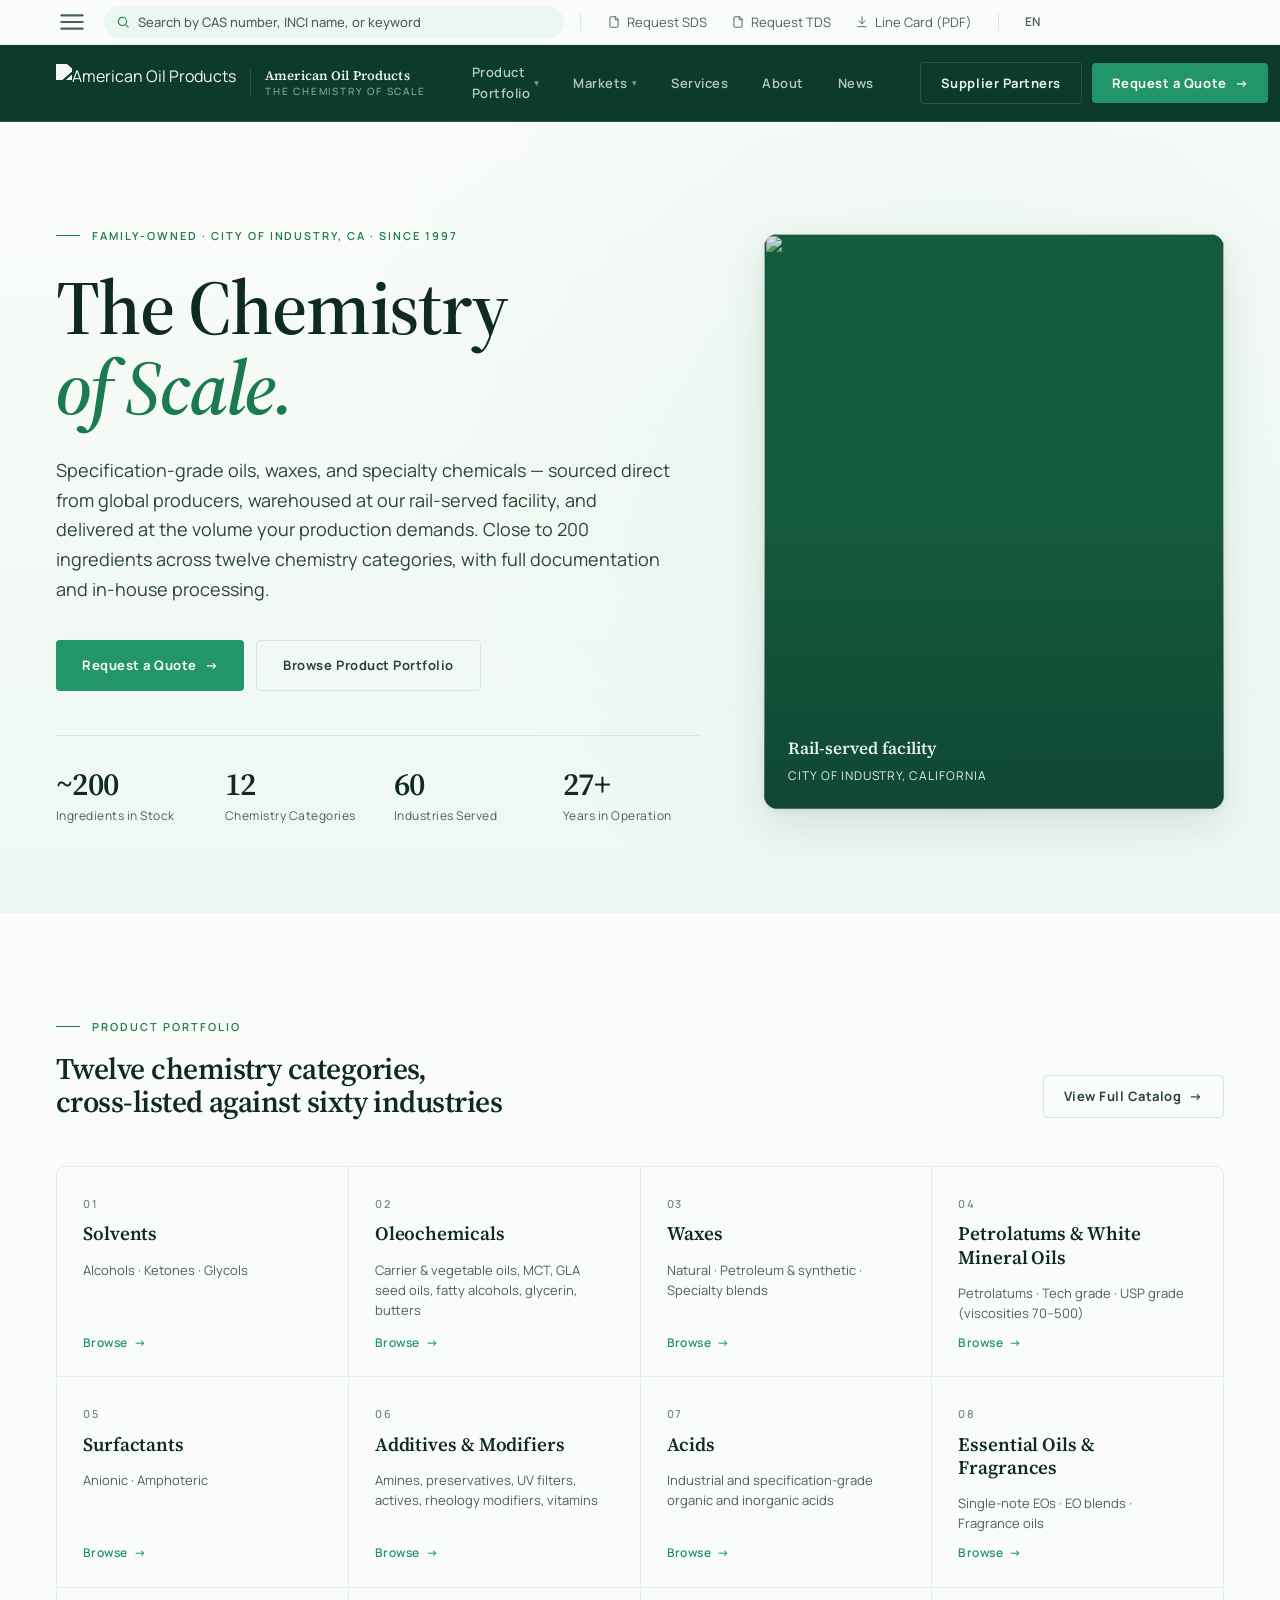
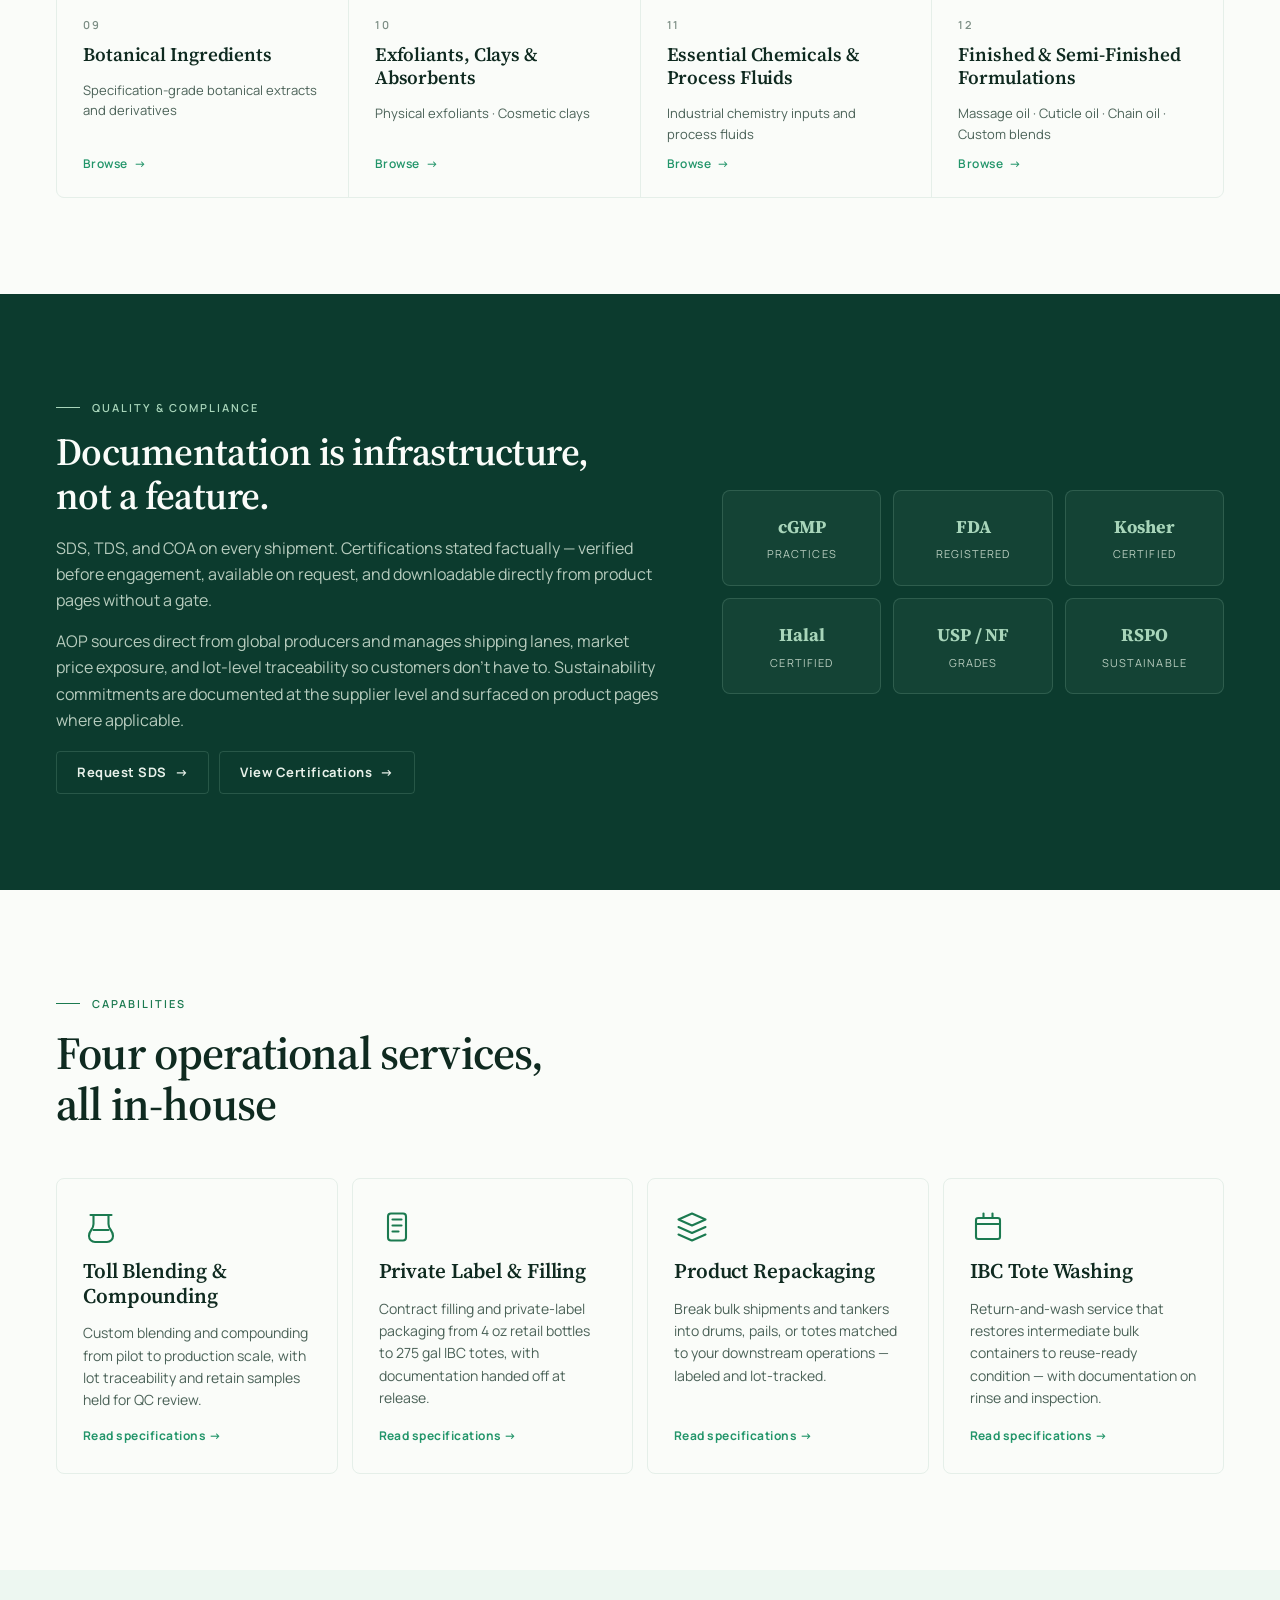
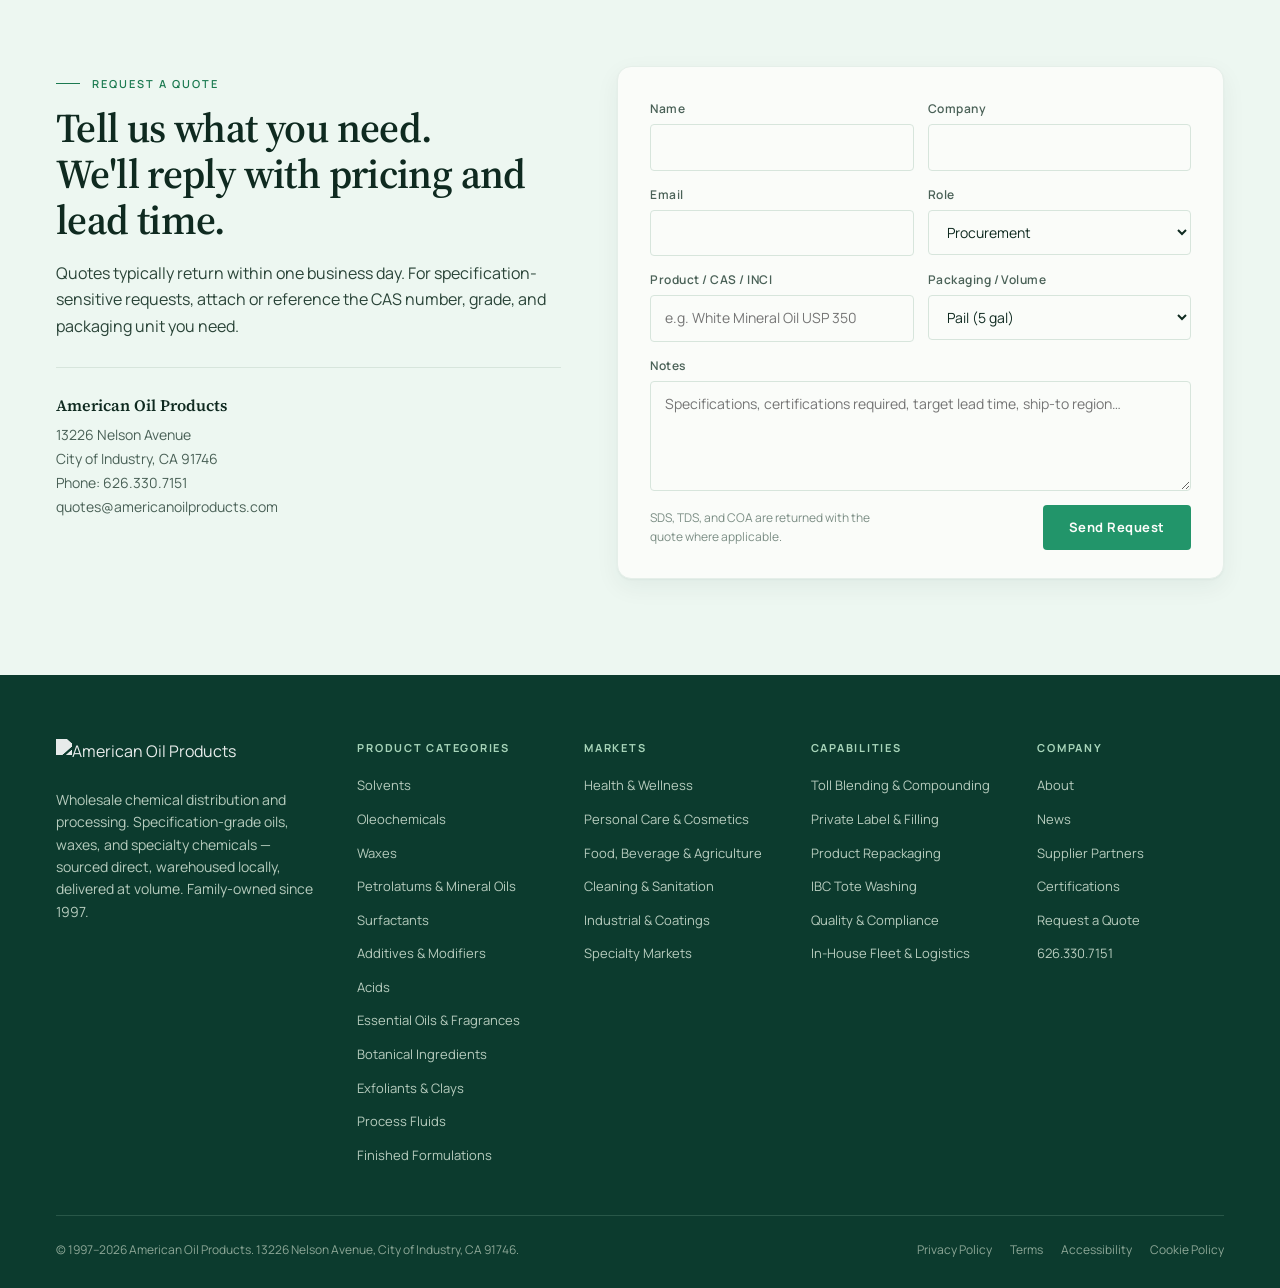
==== commit 8a26d62a: "feat: split into multi-page site, lock utility bar, swap quality/capabilities order Pages: - markets" ====
--- a/index.html
+++ b/index.html
@@ -8,1201 +8,7 @@
   <link rel="preconnect" href="https://fonts.googleapis.com">
   <link rel="preconnect" href="https://fonts.gstatic.com" crossorigin>
   <link href="https://fonts.googleapis.com/css2?family=Source+Serif+4:ital,wght@0,400;0,600;0,700;1,400;1,600&family=Manrope:wght@400;500;600;700;800&display=swap" rel="stylesheet">
-  <style>
-    /* ══════════════════════════════════════════
-       DESIGN TOKENS — LOW-DELTA GREEN PALETTE
-       Lime (#9BC31A) reserved for logo only.
-       No pure white. No pure black.
-    ══════════════════════════════════════════ */
-    :root {
-      --deep:    #0C3B2E;
-      --dark:    #145A3C;
-      --mid:     #1B7A50;
-      --active:  #22956A;
-      --sage:    #A8D5BA;
-      --wash:    #EDF7F1;
-      --cream:   #FAFCF9;
-
-      --ink:        #0F2A20;
-      --ink-soft:   #2A4438;
-      --ink-mute:   #4A6157;
-      --ink-faint:  #7C8E85;
-      --line:       #D7E5DC;
-      --line-soft:  #E5EFE9;
-
-      --on-deep:        #E8F1EA;
-      --on-deep-mute:   #B7CCBE;
-      --on-deep-faint:  #8DA797;
-      --line-on-deep:   rgba(168,213,186,0.18);
-
-      --shadow-soft: 0 1px 2px rgba(12,59,46,0.04), 0 8px 24px rgba(12,59,46,0.06);
-      --shadow-md:   0 2px 6px rgba(12,59,46,0.06), 0 16px 40px rgba(12,59,46,0.10);
-
-      --radius-sm: 4px;
-      --radius:    8px;
-      --radius-lg: 14px;
-
-      --container: 1280px;
-      --pad-x:     56px;
-    }
-
-    *, *::before, *::after { box-sizing: border-box; margin: 0; padding: 0; }
-    html { scroll-behavior: smooth; }
-    body {
-      font-family: 'Manrope', system-ui, sans-serif;
-      font-size: 16px;
-      line-height: 1.6;
-      color: var(--ink);
-      background: var(--cream);
-      overflow-x: hidden;
-      -webkit-font-smoothing: antialiased;
-      -moz-osx-font-smoothing: grayscale;
-    }
-    a { text-decoration: none; color: inherit; }
-    img, svg { max-width: 100%; display: block; }
-    button { font: inherit; cursor: pointer; background: none; border: 0; color: inherit; }
-    input, select, textarea { font: inherit; color: inherit; }
-
-    .container {
-      max-width: var(--container);
-      margin: 0 auto;
-      padding: 0 var(--pad-x);
-    }
-    @media (max-width: 900px) { :root { --pad-x: 28px; } }
-    @media (max-width: 560px) { :root { --pad-x: 20px; } }
-
-    /* Display = Source Serif 4. Body / UI = Manrope. */
-    .display {
-      font-family: 'Source Serif 4', Georgia, serif;
-      font-weight: 600;
-      letter-spacing: -0.015em;
-      line-height: 1.08;
-      color: var(--ink);
-    }
-    .eyebrow {
-      font-family: 'Manrope', sans-serif;
-      font-size: 11px;
-      font-weight: 600;
-      letter-spacing: 0.18em;
-      text-transform: uppercase;
-      color: var(--mid);
-      display: inline-flex;
-      align-items: center;
-      gap: 12px;
-    }
-    .eyebrow::before {
-      content: '';
-      display: block;
-      width: 24px;
-      height: 1px;
-      background: var(--mid);
-    }
-    .eyebrow--on-deep { color: var(--sage); }
-    .eyebrow--on-deep::before { background: var(--sage); }
-
-    .lede {
-      font-size: 17px;
-      line-height: 1.65;
-      color: var(--ink-soft);
-      font-weight: 400;
-      max-width: 64ch;
-    }
-
-    /* Reveal on scroll */
-    .reveal {
-      opacity: 0;
-      transform: translateY(20px);
-      transition: opacity .7s cubic-bezier(.22,1,.36,1), transform .7s cubic-bezier(.22,1,.36,1);
-    }
-    .reveal.is-visible { opacity: 1; transform: none; }
-    .delay-1 { transition-delay: .08s; }
-    .delay-2 { transition-delay: .16s; }
-    .delay-3 { transition-delay: .24s; }
-    .delay-4 { transition-delay: .32s; }
-
-    /* ══════════════════════════════════════════
-       UTILITY BAR
-    ══════════════════════════════════════════ */
-    .utility {
-      background: var(--cream);
-      border-bottom: 1px solid var(--line-soft);
-      font-size: 13px;
-    }
-    .utility-inner {
-      max-width: var(--container);
-      margin: 0 auto;
-      padding: 0 var(--pad-x);
-      display: flex;
-      align-items: center;
-      gap: 16px;
-      height: 44px;
-      color: var(--ink-mute);
-    }
-    .util-link {
-      display: inline-flex;
-      align-items: center;
-      gap: 6px;
-      padding: 6px 10px;
-      border-radius: var(--radius-sm);
-      transition: color .2s, background .2s;
-      white-space: nowrap;
-    }
-    .util-link:hover { color: var(--active); background: var(--wash); }
-    .util-link svg { width: 14px; height: 14px; flex-shrink: 0; }
-    .util-search {
-      flex: 1;
-      max-width: 460px;
-      display: flex;
-      align-items: center;
-      gap: 8px;
-      padding: 6px 12px;
-      background: var(--wash);
-      border-radius: 999px;
-      color: var(--ink-mute);
-      transition: background .2s, color .2s;
-    }
-    .util-search:hover { background: #E1F0E6; color: var(--ink-soft); }
-    .util-search svg { width: 14px; height: 14px; color: var(--mid); }
-    .util-search-text { font-size: 13px; font-weight: 500; }
-    .util-divider { width: 1px; height: 18px; background: var(--line); }
-    .util-actions { display: flex; align-items: center; gap: 4px; }
-    .util-lang {
-      display: inline-flex;
-      align-items: center;
-      gap: 4px;
-      padding: 6px 10px;
-      border-radius: var(--radius-sm);
-      font-size: 12px;
-      font-weight: 600;
-      letter-spacing: 0.04em;
-      color: var(--ink-mute);
-      transition: color .2s, background .2s;
-    }
-    .util-lang:hover { color: var(--active); background: var(--wash); }
-    .util-burger {
-      display: inline-flex;
-      align-items: center;
-      justify-content: center;
-      width: 32px;
-      height: 32px;
-      border-radius: var(--radius-sm);
-      color: var(--ink-mute);
-      transition: color .2s, background .2s;
-    }
-    .util-burger:hover { color: var(--active); background: var(--wash); }
-    .util-mini-logo { display: none; }
-    @media (max-width: 1100px) {
-      .util-actions .util-link span { display: none; }
-    }
-    @media (max-width: 760px) {
-      .util-search { max-width: none; }
-      .util-divider, .util-actions { display: none; }
-    }
-
-    /* ══════════════════════════════════════════
-       MAIN HEADER — STICKY DEEP GREEN
-    ══════════════════════════════════════════ */
-    .header {
-      position: sticky;
-      top: 0;
-      z-index: 100;
-      background: var(--deep);
-      color: var(--on-deep);
-      border-bottom: 1px solid var(--line-on-deep);
-    }
-    .header-inner {
-      max-width: var(--container);
-      margin: 0 auto;
-      padding: 0 var(--pad-x);
-      display: flex;
-      align-items: center;
-      justify-content: space-between;
-      gap: 32px;
-      height: 76px;
-    }
-    .brand {
-      display: flex;
-      align-items: center;
-      gap: 14px;
-      flex-shrink: 0;
-    }
-    .brand-logo {
-      height: 38px;
-      width: auto;
-      filter: brightness(0) invert(1);
-      opacity: 0.96;
-    }
-    .brand-tag {
-      display: flex;
-      flex-direction: column;
-      line-height: 1.05;
-      padding-left: 14px;
-      border-left: 1px solid var(--line-on-deep);
-    }
-    .brand-tag-name {
-      font-family: 'Source Serif 4', serif;
-      font-size: 13px;
-      font-weight: 600;
-      color: var(--on-deep);
-      letter-spacing: 0.01em;
-    }
-    .brand-tag-line {
-      font-family: 'Manrope', sans-serif;
-      font-size: 10px;
-      font-weight: 500;
-      letter-spacing: 0.18em;
-      text-transform: uppercase;
-      color: var(--on-deep-faint);
-      margin-top: 3px;
-    }
-    .nav {
-      display: flex;
-      align-items: center;
-      gap: 6px;
-    }
-    .nav a {
-      font-size: 13px;
-      font-weight: 600;
-      letter-spacing: 0.04em;
-      color: var(--on-deep-mute);
-      padding: 8px 14px;
-      border-radius: var(--radius-sm);
-      transition: color .2s, background .2s;
-      display: inline-flex;
-      align-items: center;
-      gap: 4px;
-    }
-    .nav a:hover { color: var(--on-deep); background: rgba(168,213,186,0.08); }
-    .nav .arrow { font-size: 9px; opacity: 0.7; }
-    .header-actions {
-      display: flex;
-      align-items: center;
-      gap: 10px;
-      flex-shrink: 0;
-    }
-    .btn {
-      display: inline-flex;
-      align-items: center;
-      gap: 8px;
-      padding: 10px 20px;
-      border-radius: var(--radius-sm);
-      font-size: 13px;
-      font-weight: 700;
-      letter-spacing: 0.04em;
-      transition: background .2s, color .2s, border-color .2s, transform .15s;
-      white-space: nowrap;
-    }
-    .btn-primary {
-      background: var(--active);
-      color: var(--cream);
-    }
-    .btn-primary:hover { background: var(--mid); }
-    .btn-ghost-on-deep {
-      color: var(--on-deep);
-      border: 1px solid var(--line-on-deep);
-      background: transparent;
-    }
-    .btn-ghost-on-deep:hover {
-      border-color: var(--sage);
-      color: var(--cream);
-      background: rgba(168,213,186,0.06);
-    }
-    .btn-ghost {
-      color: var(--ink-soft);
-      border: 1px solid var(--line);
-      background: transparent;
-    }
-    .btn-ghost:hover { border-color: var(--mid); color: var(--mid); }
-    .btn-arrow::after {
-      content: '→';
-      transition: transform .2s;
-    }
-    .btn-arrow:hover::after { transform: translateX(3px); }
-
-    .header-burger {
-      display: none;
-      width: 40px;
-      height: 40px;
-      align-items: center;
-      justify-content: center;
-      color: var(--on-deep);
-      border-radius: var(--radius-sm);
-    }
-    .header-burger:hover { background: rgba(168,213,186,0.08); }
-    .header-burger span {
-      display: block;
-      width: 18px;
-      height: 1.5px;
-      background: var(--on-deep);
-      position: relative;
-    }
-    .header-burger span::before,
-    .header-burger span::after {
-      content: '';
-      position: absolute;
-      left: 0;
-      width: 18px;
-      height: 1.5px;
-      background: var(--on-deep);
-    }
-    .header-burger span::before { top: -6px; }
-    .header-burger span::after { top: 6px; }
-
-    @media (max-width: 1180px) {
-      .nav { display: none; }
-      .header-actions .btn-ghost-on-deep { display: none; }
-      .header-burger { display: inline-flex; }
-    }
-    @media (max-width: 560px) {
-      .brand-tag { display: none; }
-      .header-inner { height: 64px; }
-    }
-
-    /* Mobile drawer */
-    .drawer {
-      position: fixed;
-      inset: 0;
-      z-index: 300;
-      background: var(--deep);
-      color: var(--on-deep);
-      transform: translateY(-100%);
-      transition: transform .4s cubic-bezier(.22,1,.36,1);
-      overflow-y: auto;
-      padding: 28px var(--pad-x) 60px;
-    }
-    .drawer.is-open { transform: none; }
-    .drawer-top {
-      display: flex;
-      justify-content: space-between;
-      align-items: center;
-      margin-bottom: 32px;
-    }
-    .drawer-close {
-      width: 40px;
-      height: 40px;
-      display: inline-flex;
-      align-items: center;
-      justify-content: center;
-      border-radius: var(--radius-sm);
-      color: var(--on-deep);
-    }
-    .drawer-close svg { width: 18px; height: 18px; }
-    .drawer-nav { display: flex; flex-direction: column; gap: 4px; margin-bottom: 32px; }
-    .drawer-nav a {
-      font-family: 'Source Serif 4', serif;
-      font-size: 26px;
-      font-weight: 600;
-      color: var(--on-deep);
-      padding: 10px 0;
-      border-bottom: 1px solid var(--line-on-deep);
-    }
-    .drawer-util { display: flex; flex-direction: column; gap: 8px; margin-bottom: 28px; }
-    .drawer-util a {
-      font-size: 13px;
-      color: var(--on-deep-mute);
-      padding: 8px 0;
-    }
-    .drawer-cta { display: flex; flex-direction: column; gap: 10px; }
-
-    /* ══════════════════════════════════════════
-       HERO
-    ══════════════════════════════════════════ */
-    .hero {
-      position: relative;
-      background: linear-gradient(180deg, var(--cream) 0%, var(--wash) 100%);
-      padding: 96px 0 88px;
-      overflow: hidden;
-    }
-    .hero::before {
-      content: '';
-      position: absolute;
-      inset: 0;
-      background: radial-gradient(circle at 75% 30%, rgba(34,149,106,0.06) 0%, transparent 55%);
-      pointer-events: none;
-    }
-    .hero-grid {
-      display: grid;
-      grid-template-columns: 1.4fr 1fr;
-      gap: 64px;
-      align-items: center;
-      position: relative;
-    }
-    .hero-content { max-width: 720px; }
-    .hero h1 {
-      font-family: 'Source Serif 4', serif;
-      font-weight: 600;
-      font-size: clamp(44px, 6vw, 78px);
-      line-height: 1.04;
-      letter-spacing: -0.02em;
-      color: var(--ink);
-      margin: 24px 0 28px;
-    }
-    .hero h1 em {
-      font-style: italic;
-      font-weight: 600;
-      color: var(--mid);
-    }
-    .hero-sub {
-      font-size: 18px;
-      line-height: 1.65;
-      color: var(--ink-soft);
-      max-width: 56ch;
-      margin-bottom: 36px;
-      font-weight: 400;
-    }
-    .hero-actions { display: flex; gap: 12px; flex-wrap: wrap; margin-bottom: 44px; }
-    .hero-actions .btn { padding: 14px 26px; font-size: 13px; }
-    .hero-meta {
-      display: grid;
-      grid-template-columns: repeat(4, 1fr);
-      gap: 32px;
-      padding-top: 32px;
-      border-top: 1px solid var(--line);
-    }
-    .hero-meta-item .num {
-      font-family: 'Source Serif 4', serif;
-      font-size: 32px;
-      font-weight: 600;
-      color: var(--ink);
-      line-height: 1;
-      letter-spacing: -0.02em;
-    }
-    .hero-meta-item .label {
-      font-size: 12px;
-      color: var(--ink-mute);
-      margin-top: 6px;
-      letter-spacing: 0.04em;
-    }
-    .hero-visual {
-      position: relative;
-      aspect-ratio: 4/5;
-      border-radius: var(--radius-lg);
-      overflow: hidden;
-      background: var(--dark);
-      box-shadow: var(--shadow-md);
-    }
-    .hero-visual img {
-      width: 100%;
-      height: 100%;
-      object-fit: cover;
-      opacity: 0.85;
-      filter: saturate(0.85);
-    }
-    .hero-visual::after {
-      content: '';
-      position: absolute;
-      inset: 0;
-      background: linear-gradient(180deg, rgba(12,59,46,0.0) 50%, rgba(12,59,46,0.6) 100%);
-    }
-    .hero-visual-caption {
-      position: absolute;
-      bottom: 24px;
-      left: 24px;
-      right: 24px;
-      z-index: 2;
-      color: var(--on-deep);
-      font-size: 12px;
-      letter-spacing: 0.08em;
-      text-transform: uppercase;
-    }
-    .hero-visual-caption strong {
-      display: block;
-      font-family: 'Source Serif 4', serif;
-      font-size: 17px;
-      font-weight: 600;
-      letter-spacing: 0;
-      text-transform: none;
-      margin-bottom: 4px;
-    }
-    @media (max-width: 980px) {
-      .hero-grid { grid-template-columns: 1fr; }
-      .hero-visual { aspect-ratio: 16/10; max-height: 360px; }
-      .hero-meta { grid-template-columns: repeat(2, 1fr); gap: 20px; }
-    }
-
-    /* ══════════════════════════════════════════
-       SECTION SCAFFOLDING
-    ══════════════════════════════════════════ */
-    section { position: relative; }
-    .section { padding: 96px 0; }
-    .section--wash { background: var(--wash); }
-    .section--cream { background: var(--cream); }
-    .section--deep { background: var(--deep); color: var(--on-deep); }
-    .section--dark { background: var(--dark); color: var(--on-deep); }
-
-    .section-head {
-      display: flex;
-      justify-content: space-between;
-      align-items: flex-end;
-      gap: 32px;
-      margin-bottom: 48px;
-    }
-    .section-head-text { max-width: 720px; }
-    .section-head h2 {
-      font-family: 'Source Serif 4', serif;
-      font-weight: 600;
-      font-size: clamp(30px, 3.6vw, 48px);
-      line-height: 1.1;
-      letter-spacing: -0.018em;
-      color: var(--ink);
-      margin-top: 16px;
-    }
-    .section-head p {
-      margin-top: 14px;
-      font-size: 16px;
-      line-height: 1.65;
-      color: var(--ink-soft);
-      max-width: 60ch;
-    }
-    .section--deep .section-head h2,
-    .section--dark .section-head h2 { color: var(--cream); }
-    .section--deep .section-head p,
-    .section--dark .section-head p { color: var(--on-deep-mute); }
-    @media (max-width: 760px) {
-      .section { padding: 72px 0; }
-      .section-head { flex-direction: column; align-items: flex-start; }
-    }
-
-    /* ══════════════════════════════════════════
-       PRODUCT PORTFOLIO — 12 CHEMISTRY CATEGORIES
-    ══════════════════════════════════════════ */
-    .categories {
-      display: grid;
-      grid-template-columns: repeat(4, 1fr);
-      gap: 1px;
-      background: var(--line-soft);
-      border: 1px solid var(--line-soft);
-      border-radius: var(--radius);
-      overflow: hidden;
-    }
-    .cat-card {
-      background: var(--cream);
-      padding: 28px 26px 24px;
-      display: flex;
-      flex-direction: column;
-      gap: 10px;
-      min-height: 188px;
-      transition: background .25s;
-      position: relative;
-    }
-    .cat-card:hover { background: var(--wash); }
-    .cat-num {
-      font-size: 11px;
-      font-weight: 600;
-      color: var(--ink-faint);
-      letter-spacing: 0.18em;
-    }
-    .cat-name {
-      font-family: 'Source Serif 4', serif;
-      font-weight: 600;
-      font-size: 19px;
-      line-height: 1.22;
-      color: var(--ink);
-      letter-spacing: -0.005em;
-    }
-    .cat-meta {
-      font-size: 13px;
-      color: var(--ink-mute);
-      line-height: 1.55;
-      margin-top: 4px;
-    }
-    .cat-link {
-      margin-top: auto;
-      font-size: 12px;
-      font-weight: 600;
-      color: var(--active);
-      letter-spacing: 0.04em;
-      display: inline-flex;
-      align-items: center;
-      gap: 6px;
-    }
-    .cat-link::after { content: '→'; transition: transform .2s; }
-    .cat-card:hover .cat-link::after { transform: translateX(3px); }
-    @media (max-width: 1100px) { .categories { grid-template-columns: repeat(3, 1fr); } }
-    @media (max-width: 760px)  { .categories { grid-template-columns: repeat(2, 1fr); } }
-    @media (max-width: 460px)  { .categories { grid-template-columns: 1fr; } }
-
-    /* ══════════════════════════════════════════
-       CAS / INCI SEARCH
-    ══════════════════════════════════════════ */
-    .finder-wrap {
-      background: linear-gradient(180deg, var(--wash) 0%, var(--cream) 100%);
-      padding: 96px 0;
-    }
-    .finder {
-      background: var(--cream);
-      border: 1px solid var(--line-soft);
-      border-radius: var(--radius-lg);
-      padding: 48px 48px 40px;
-      box-shadow: var(--shadow-soft);
-      display: grid;
-      grid-template-columns: 1fr 1.2fr;
-      gap: 48px;
-      align-items: center;
-    }
-    .finder-text h2 {
-      font-family: 'Source Serif 4', serif;
-      font-size: clamp(26px, 2.6vw, 34px);
-      font-weight: 600;
-      line-height: 1.15;
-      color: var(--ink);
-      margin: 14px 0 12px;
-    }
-    .finder-text p {
-      font-size: 15px;
-      line-height: 1.6;
-      color: var(--ink-soft);
-    }
-    .finder-form {
-      display: flex;
-      flex-direction: column;
-      gap: 14px;
-    }
-    .finder-input {
-      display: flex;
-      align-items: center;
-      background: var(--wash);
-      border: 1px solid var(--line);
-      border-radius: 999px;
-      padding: 8px 8px 8px 22px;
-      transition: border-color .2s, background .2s;
-    }
-    .finder-input:focus-within {
-      border-color: var(--active);
-      background: var(--cream);
-    }
-    .finder-input svg { width: 16px; height: 16px; color: var(--mid); flex-shrink: 0; }
-    .finder-input input {
-      flex: 1;
-      border: 0;
-      background: transparent;
-      padding: 12px 14px;
-      font-size: 15px;
-      color: var(--ink);
-      outline: none;
-    }
-    .finder-input input::placeholder { color: var(--ink-faint); }
-    .finder-input button {
-      background: var(--active);
-      color: var(--cream);
-      padding: 10px 22px;
-      border-radius: 999px;
-      font-size: 13px;
-      font-weight: 700;
-      letter-spacing: 0.04em;
-      transition: background .2s;
-    }
-    .finder-input button:hover { background: var(--mid); }
-    .finder-chips { display: flex; flex-wrap: wrap; gap: 8px; }
-    .chip {
-      font-size: 12px;
-      font-weight: 500;
-      padding: 6px 12px;
-      border: 1px solid var(--line);
-      border-radius: 999px;
-      color: var(--ink-mute);
-      background: var(--cream);
-      transition: border-color .2s, color .2s, background .2s;
-    }
-    .chip:hover { border-color: var(--active); color: var(--active); background: var(--wash); }
-    .chip[aria-pressed="true"] {
-      border-color: var(--active);
-      background: rgba(34,149,106,0.08);
-      color: var(--mid);
-    }
-    .finder-footnote {
-      font-size: 12px;
-      color: var(--ink-faint);
-      margin-top: 4px;
-    }
-    @media (max-width: 880px) {
-      .finder { grid-template-columns: 1fr; padding: 36px 28px 32px; gap: 28px; }
-    }
-
-    /* ══════════════════════════════════════════
-       MARKETS — 6 SUPER-CLUSTER CARDS
-    ══════════════════════════════════════════ */
-    .markets {
-      display: grid;
-      grid-template-columns: repeat(3, 1fr);
-      gap: 16px;
-    }
-    .market-card {
-      background: var(--cream);
-      border: 1px solid var(--line-soft);
-      border-radius: var(--radius);
-      padding: 32px 28px 28px;
-      transition: border-color .25s, transform .25s, box-shadow .25s;
-      display: flex;
-      flex-direction: column;
-      gap: 14px;
-      min-height: 240px;
-    }
-    .market-card:hover {
-      border-color: var(--sage);
-      transform: translateY(-2px);
-      box-shadow: var(--shadow-soft);
-    }
-    .market-num {
-      font-size: 11px;
-      font-weight: 700;
-      color: var(--mid);
-      letter-spacing: 0.18em;
-    }
-    .market-name {
-      font-family: 'Source Serif 4', serif;
-      font-size: 22px;
-      font-weight: 600;
-      line-height: 1.18;
-      color: var(--ink);
-      letter-spacing: -0.01em;
-    }
-    .market-list {
-      list-style: none;
-      font-size: 13px;
-      color: var(--ink-mute);
-      line-height: 1.55;
-    }
-    .market-list li {
-      display: inline;
-    }
-    .market-list li:not(:last-child)::after {
-      content: ' · ';
-      color: var(--ink-faint);
-    }
-    .market-count {
-      margin-top: auto;
-      display: flex;
-      align-items: center;
-      justify-content: space-between;
-      padding-top: 16px;
-      border-top: 1px solid var(--line-soft);
-      font-size: 12px;
-      color: var(--ink-faint);
-      letter-spacing: 0.04em;
-    }
-    .market-count a {
-      color: var(--active);
-      font-weight: 700;
-    }
-    .market-count a::after { content: ' →'; }
-    @media (max-width: 1000px) { .markets { grid-template-columns: repeat(2, 1fr); } }
-    @media (max-width: 600px)  { .markets { grid-template-columns: 1fr; } }
-
-    /* ══════════════════════════════════════════
-       SERVICES — 4-CARD STRIP (DEEP BAND)
-    ══════════════════════════════════════════ */
-    .services {
-      display: grid;
-      grid-template-columns: repeat(4, 1fr);
-      gap: 14px;
-    }
-    .service-card {
-      background: rgba(168,213,186,0.05);
-      border: 1px solid var(--line-on-deep);
-      border-radius: var(--radius);
-      padding: 30px 26px 28px;
-      display: flex;
-      flex-direction: column;
-      gap: 14px;
-      min-height: 280px;
-      transition: background .25s, border-color .25s, transform .25s;
-    }
-    .service-card:hover {
-      background: rgba(168,213,186,0.10);
-      border-color: var(--sage);
-      transform: translateY(-2px);
-    }
-    .service-icon {
-      width: 36px;
-      height: 36px;
-      color: var(--sage);
-    }
-    .service-name {
-      font-family: 'Source Serif 4', serif;
-      font-size: 21px;
-      font-weight: 600;
-      line-height: 1.18;
-      color: var(--cream);
-      letter-spacing: -0.005em;
-    }
-    .service-desc {
-      font-size: 14px;
-      line-height: 1.6;
-      color: var(--on-deep-mute);
-    }
-    .service-link {
-      margin-top: auto;
-      font-size: 12px;
-      font-weight: 700;
-      color: var(--sage);
-      letter-spacing: 0.04em;
-    }
-    .service-link::after { content: ' →'; }
-    @media (max-width: 1100px) { .services { grid-template-columns: repeat(2, 1fr); } }
-    @media (max-width: 560px)  { .services { grid-template-columns: 1fr; } }
-
-    /* ══════════════════════════════════════════
-       COMPLIANCE / SUSTAINABILITY STRIP
-    ══════════════════════════════════════════ */
-    .compliance-grid {
-      display: grid;
-      grid-template-columns: 1.2fr 1fr;
-      gap: 64px;
-      align-items: center;
-    }
-    .compliance-text h2 {
-      font-family: 'Source Serif 4', serif;
-      font-size: clamp(28px, 3vw, 40px);
-      font-weight: 600;
-      line-height: 1.15;
-      color: var(--ink);
-      margin: 14px 0 16px;
-      letter-spacing: -0.015em;
-    }
-    .compliance-text p {
-      font-size: 16px;
-      line-height: 1.65;
-      color: var(--ink-soft);
-      margin-bottom: 14px;
-    }
-    .compliance-actions { display: flex; gap: 10px; flex-wrap: wrap; margin-top: 18px; }
-    .badges {
-      display: grid;
-      grid-template-columns: repeat(3, 1fr);
-      gap: 12px;
-    }
-    .badge {
-      background: var(--cream);
-      border: 1px solid var(--line-soft);
-      border-radius: var(--radius);
-      padding: 22px 18px;
-      text-align: center;
-      transition: border-color .25s, transform .25s;
-    }
-    .badge:hover { border-color: var(--sage); transform: translateY(-2px); }
-    .badge-mark {
-      font-family: 'Source Serif 4', serif;
-      font-size: 18px;
-      font-weight: 700;
-      color: var(--mid);
-      margin-bottom: 4px;
-      letter-spacing: -0.005em;
-    }
-    .badge-label {
-      font-size: 11px;
-      letter-spacing: 0.1em;
-      color: var(--ink-mute);
-      text-transform: uppercase;
-    }
-    @media (max-width: 900px) {
-      .compliance-grid { grid-template-columns: 1fr; }
-    }
-
-    /* ══════════════════════════════════════════
-       NEWS
-    ══════════════════════════════════════════ */
-    .news-grid {
-      display: grid;
-      grid-template-columns: repeat(3, 1fr);
-      gap: 24px;
-    }
-    .news-card {
-      background: var(--cream);
-      border: 1px solid var(--line-soft);
-      border-radius: var(--radius);
-      overflow: hidden;
-      transition: border-color .25s, transform .25s, box-shadow .25s;
-      display: flex;
-      flex-direction: column;
-    }
-    .news-card:hover {
-      border-color: var(--sage);
-      transform: translateY(-2px);
-      box-shadow: var(--shadow-soft);
-    }
-    .news-thumb {
-      aspect-ratio: 16/9;
-      background: linear-gradient(135deg, var(--dark), var(--mid));
-      position: relative;
-      overflow: hidden;
-    }
-    .news-thumb::after {
-      content: '';
-      position: absolute;
-      inset: 0;
-      background:
-        radial-gradient(circle at 30% 30%, rgba(168,213,186,0.18), transparent 50%),
-        radial-gradient(circle at 70% 70%, rgba(34,149,106,0.20), transparent 60%);
-    }
-    .news-body {
-      padding: 22px 24px 26px;
-      display: flex;
-      flex-direction: column;
-      gap: 10px;
-      flex: 1;
-    }
-    .news-meta {
-      font-size: 11px;
-      letter-spacing: 0.12em;
-      text-transform: uppercase;
-      color: var(--mid);
-      font-weight: 700;
-    }
-    .news-title {
-      font-family: 'Source Serif 4', serif;
-      font-size: 19px;
-      font-weight: 600;
-      line-height: 1.25;
-      color: var(--ink);
-      letter-spacing: -0.005em;
-    }
-    .news-date {
-      font-size: 12px;
-      color: var(--ink-faint);
-      margin-top: auto;
-      padding-top: 8px;
-    }
-    @media (max-width: 980px) { .news-grid { grid-template-columns: repeat(2, 1fr); } }
-    @media (max-width: 620px) { .news-grid { grid-template-columns: 1fr; } }
-
-    .news-cta { display: flex; justify-content: center; margin-top: 32px; }
-
-    /* ══════════════════════════════════════════
-       CONTACT FORM
-    ══════════════════════════════════════════ */
-    .form-grid {
-      display: grid;
-      grid-template-columns: 1fr 1.2fr;
-      gap: 56px;
-      align-items: start;
-    }
-    .form-text h2 {
-      font-family: 'Source Serif 4', serif;
-      font-size: clamp(28px, 3.2vw, 42px);
-      font-weight: 600;
-      line-height: 1.12;
-      color: var(--ink);
-      letter-spacing: -0.015em;
-      margin: 14px 0 16px;
-    }
-    .form-text p {
-      font-size: 16px;
-      line-height: 1.65;
-      color: var(--ink-soft);
-      margin-bottom: 14px;
-    }
-    .form-contact {
-      margin-top: 28px;
-      padding-top: 24px;
-      border-top: 1px solid var(--line);
-      font-size: 14px;
-      color: var(--ink-mute);
-      line-height: 1.7;
-    }
-    .form-contact strong {
-      display: block;
-      color: var(--ink);
-      font-family: 'Source Serif 4', serif;
-      font-size: 16px;
-      font-weight: 600;
-      margin-bottom: 4px;
-    }
-    .form {
-      background: var(--cream);
-      border: 1px solid var(--line-soft);
-      border-radius: var(--radius-lg);
-      padding: 32px 32px 28px;
-      box-shadow: var(--shadow-soft);
-    }
-    .form-row {
-      display: grid;
-      grid-template-columns: 1fr 1fr;
-      gap: 14px;
-      margin-bottom: 14px;
-    }
-    .form-row--single { grid-template-columns: 1fr; }
-    .field { display: flex; flex-direction: column; gap: 6px; }
-    .field label {
-      font-size: 12px;
-      font-weight: 600;
-      letter-spacing: 0.04em;
-      color: var(--ink-mute);
-    }
-    .field input,
-    .field select,
-    .field textarea {
-      background: var(--cream);
-      border: 1px solid var(--line);
-      border-radius: var(--radius-sm);
-      padding: 11px 14px;
-      font-size: 14px;
-      color: var(--ink);
-      transition: border-color .2s, background .2s;
-    }
-    .field input:focus,
-    .field select:focus,
-    .field textarea:focus {
-      outline: none;
-      border-color: var(--active);
-      background: var(--wash);
-    }
-    .field textarea { min-height: 110px; resize: vertical; }
-    .form-actions {
-      display: flex;
-      justify-content: space-between;
-      align-items: center;
-      gap: 16px;
-      margin-top: 8px;
-    }
-    .form-note {
-      font-size: 12px;
-      color: var(--ink-faint);
-      max-width: 32ch;
-    }
-    .form button[type="submit"] {
-      background: var(--active);
-      color: var(--cream);
-      padding: 12px 26px;
-      border-radius: var(--radius-sm);
-      font-size: 13px;
-      font-weight: 700;
-      letter-spacing: 0.04em;
-      transition: background .2s;
-    }
-    .form button[type="submit"]:hover { background: var(--mid); }
-    @media (max-width: 900px) {
-      .form-grid { grid-template-columns: 1fr; gap: 32px; }
-      .form-row { grid-template-columns: 1fr; }
-    }
-
-    /* ══════════════════════════════════════════
-       PRE-FOOTER FEEDBACK STRIP
-    ══════════════════════════════════════════ */
-    .feedback {
-      background: var(--deep);
-      color: var(--on-deep);
-      padding: 56px 0;
-      border-bottom: 1px solid var(--line-on-deep);
-    }
-    .feedback-inner {
-      max-width: var(--container);
-      margin: 0 auto;
-      padding: 0 var(--pad-x);
-      display: flex;
-      align-items: center;
-      justify-content: space-between;
-      gap: 32px;
-    }
-    .feedback-text h3 {
-      font-family: 'Source Serif 4', serif;
-      font-size: 24px;
-      font-weight: 600;
-      color: var(--cream);
-      letter-spacing: -0.01em;
-    }
-    .feedback-text p {
-      font-size: 14px;
-      color: var(--on-deep-mute);
-      margin-top: 6px;
-      max-width: 60ch;
-    }
-    @media (max-width: 760px) {
-      .feedback-inner { flex-direction: column; align-items: flex-start; }
-    }
-
-    /* ══════════════════════════════════════════
-       FOOTER
-    ══════════════════════════════════════════ */
-    .footer {
-      background: var(--deep);
-      color: var(--on-deep-mute);
-      padding: 64px 0 28px;
-    }
-    .footer-grid {
-      display: grid;
-      grid-template-columns: 1.4fr repeat(4, 1fr);
-      gap: 40px;
-      padding-bottom: 48px;
-      border-bottom: 1px solid var(--line-on-deep);
-    }
-    .footer-brand p {
-      font-size: 14px;
-      color: var(--on-deep-mute);
-      line-height: 1.6;
-      margin-top: 16px;
-      max-width: 36ch;
-    }
-    .footer-brand .brand-logo { height: 34px; }
-    .footer-col h4 {
-      font-size: 11px;
-      font-weight: 700;
-      letter-spacing: 0.16em;
-      text-transform: uppercase;
-      color: var(--sage);
-      margin-bottom: 16px;
-    }
-    .footer-col ul { list-style: none; display: flex; flex-direction: column; gap: 8px; }
-    .footer-col a {
-      font-size: 13px;
-      color: var(--on-deep-mute);
-      transition: color .2s;
-    }
-    .footer-col a:hover { color: var(--cream); }
-    .footer-legal {
-      padding-top: 24px;
-      display: flex;
-      justify-content: space-between;
-      align-items: center;
-      font-size: 12px;
-      color: var(--on-deep-faint);
-      flex-wrap: wrap;
-      gap: 16px;
-    }
-    .footer-legal nav { display: flex; gap: 18px; }
-    .footer-legal a:hover { color: var(--on-deep-mute); }
-    @media (max-width: 1000px) {
-      .footer-grid { grid-template-columns: repeat(2, 1fr); }
-      .footer-brand { grid-column: span 2; }
-    }
-    @media (max-width: 560px) {
-      .footer-grid { grid-template-columns: 1fr; }
-      .footer-brand { grid-column: span 1; }
-    }
-
-    /* ══════════════════════════════════════════
-       MOBILE STICKY CTA BAR (audit insight: <40% adoption)
-    ══════════════════════════════════════════ */
-    .mobile-cta {
-      display: none;
-      position: fixed;
-      left: 12px;
-      right: 12px;
-      bottom: 12px;
-      z-index: 90;
-      background: var(--deep);
-      border: 1px solid var(--line-on-deep);
-      border-radius: 999px;
-      padding: 8px;
-      box-shadow: var(--shadow-md);
-    }
-    .mobile-cta-inner { display: flex; gap: 6px; }
-    .mobile-cta a {
-      flex: 1;
-      display: inline-flex;
-      align-items: center;
-      justify-content: center;
-      gap: 8px;
-      padding: 12px 16px;
-      border-radius: 999px;
-      font-size: 13px;
-      font-weight: 700;
-      letter-spacing: 0.04em;
-    }
-    .mobile-cta-call { color: var(--on-deep); border: 1px solid var(--line-on-deep); }
-    .mobile-cta-quote { background: var(--active); color: var(--cream); }
-    @media (max-width: 760px) { .mobile-cta { display: block; } body { padding-bottom: 80px; } }
-  </style>
+  <link rel="stylesheet" href="styles.css">
 </head>
 <body>
 
@@ -1239,10 +45,10 @@
       </a>
       <nav class="nav" aria-label="Primary">
         <a href="#portfolio">Product Portfolio <span class="arrow">▾</span></a>
-        <a href="#markets">Markets <span class="arrow">▾</span></a>
+        <a href="markets.html">Markets <span class="arrow">▾</span></a>
         <a href="#services">Services</a>
         <a href="#about">About</a>
-        <a href="#news">News</a>
+        <a href="news.html">News</a>
       </nav>
       <div class="header-actions">
         <a href="#suppliers" class="btn btn-ghost-on-deep">Supplier Partners</a>
@@ -1262,10 +68,10 @@
     </div>
     <nav class="drawer-nav" aria-label="Mobile">
       <a href="#portfolio">Product Portfolio</a>
-      <a href="#markets">Markets</a>
+      <a href="markets.html">Markets</a>
       <a href="#services">Services</a>
       <a href="#about">About</a>
-      <a href="#news">News</a>
+      <a href="news.html">News</a>
     </nav>
     <div class="drawer-util">
       <a href="#search">Search by CAS / INCI</a>
@@ -1315,8 +121,7 @@
       <div class="section-head reveal">
         <div class="section-head-text">
           <span class="eyebrow">Product Portfolio</span>
-          <h2>Twelve chemistry categories,<br>cross-listed against sixty industries.</h2>
-          <p>Bulk oils, waxes, and specialty chemicals — all sourced direct, all available with full documentation. Where a product is sold in multiple grades, viscosities, or potencies, the variants live on a single page with a selector.</p>
+          <h2 style="font-size:30px;">Twelve chemistry categories,<br>cross-listed against sixty industries</h2>
         </div>
         <a href="#" class="btn btn-ghost btn-arrow">View Full Catalog</a>
       </div>
@@ -1397,135 +202,39 @@
     </div>
   </section>
 
-  <!-- ── CAS / INCI SEARCH ── -->
-  <div class="finder-wrap" id="search">
+  <!-- ── QUALITY & COMPLIANCE — DARK GREEN BAND ── -->
+  <section class="section section--deep" id="compliance">
     <div class="container">
-      <div class="finder reveal">
-        <div class="finder-text">
-          <span class="eyebrow">Catalog Finder</span>
-          <h2>Search by CAS number, INCI name, or keyword.</h2>
-          <p>The bi-directional Product ↔ Industry lookup. Find products by chemistry, or start from your industry and see what AOP supplies into it.</p>
-        </div>
-        <form class="finder-form" id="finderForm" onsubmit="return false;">
-          <div class="finder-input">
-            <svg viewBox="0 0 24 24" fill="none" stroke="currentColor" stroke-width="1.8" stroke-linecap="round"><circle cx="11" cy="11" r="7"/><line x1="16.5" y1="16.5" x2="21" y2="21"/></svg>
-            <input type="search" placeholder="e.g. 8042-47-5  ·  Cetyl Alcohol  ·  Beeswax pellets" aria-label="Search">
-            <button type="submit">Search</button>
-          </div>
-          <div class="finder-chips" role="group" aria-label="Search type">
-            <button type="button" class="chip" aria-pressed="true">All</button>
-            <button type="button" class="chip">CAS Number</button>
-            <button type="button" class="chip">INCI Name</button>
-            <button type="button" class="chip">Product Name</button>
-            <button type="button" class="chip">Industry</button>
-          </div>
-          <span class="finder-footnote">Indexed: ~200 SKUs · 60 industries · 1,451 product–industry mappings.</span>
-        </form>
-      </div>
-    </div>
-  </div>
-
-  <!-- ── MARKETS — 6 SUPER-CLUSTERS ── -->
-  <section class="section section--cream" id="markets">
+      <div class="compliance-grid">
+        <div class="compliance-text reveal">
+          <span class="eyebrow eyebrow--on-deep">Quality &amp; Compliance</span>
+          <h2>Documentation is infrastructure,<br>not a feature.</h2>
+          <p>SDS, TDS, and COA on every shipment. Certifications stated factually — verified before engagement, available on request, and downloadable directly from product pages without a gate.</p>
+          <p>AOP sources direct from global producers and manages shipping lanes, market price exposure, and lot-level traceability so customers don't have to. Sustainability commitments are documented at the supplier level and surfaced on product pages where applicable.</p>
+          <div class="compliance-actions">
+            <a href="#sds" class="btn btn-ghost-on-deep btn-arrow">Request SDS</a>
+            <a href="#" class="btn btn-ghost-on-deep btn-arrow">View Certifications</a>
+          </div>
+        </div>
+        <div class="badges reveal delay-1">
+          <div class="badge"><div class="badge-mark">cGMP</div><div class="badge-label">Practices</div></div>
+          <div class="badge"><div class="badge-mark">FDA</div><div class="badge-label">Registered</div></div>
+          <div class="badge"><div class="badge-mark">Kosher</div><div class="badge-label">Certified</div></div>
+          <div class="badge"><div class="badge-mark">Halal</div><div class="badge-label">Certified</div></div>
+          <div class="badge"><div class="badge-mark">USP / NF</div><div class="badge-label">Grades</div></div>
+          <div class="badge"><div class="badge-mark">RSPO</div><div class="badge-label">Sustainable</div></div>
+        </div>
+      </div>
+    </div>
+  </section>
+
+  <!-- ── CAPABILITIES — LIGHT BAND ── -->
+  <section class="section section--cream" id="services">
     <div class="container">
       <div class="section-head reveal">
         <div class="section-head-text">
-          <span class="eyebrow">Markets Served</span>
-          <h2>Six end-market super-clusters.<br>Sixty industries.</h2>
-          <p>Every product is cross-listed against the industries it serves. Start from your sector to see the chemistry available, or start from a product to see where it ships.</p>
-        </div>
-      </div>
-      <div class="markets">
-        <a href="#" class="market-card reveal">
-          <span class="market-num">01 — Cluster</span>
-          <span class="market-name">Health &amp; Wellness</span>
-          <ul class="market-list">
-            <li>Dietary Supplements</li>
-            <li>Nutraceuticals</li>
-            <li>Softgel Encapsulation</li>
-            <li>Sports Nutrition</li>
-            <li>Pharmaceuticals</li>
-            <li>Compounding Pharmacies</li>
-            <li>Veterinary Pharmaceuticals</li>
-            <li>Medical Devices</li>
-            <li>Biotech &amp; Life Sciences</li>
-          </ul>
-          <div class="market-count"><span>12 industries</span><a>Explore cluster</a></div>
-        </a>
-        <a href="#" class="market-card reveal delay-1">
-          <span class="market-num">02 — Cluster</span>
-          <span class="market-name">Personal Care &amp; Cosmetics</span>
-          <ul class="market-list">
-            <li>Cosmetics</li>
-            <li>Skincare</li>
-            <li>Hair Care</li>
-            <li>Soap Making</li>
-            <li>Fragrance &amp; Perfumery</li>
-            <li>Aromatherapy</li>
-            <li>Spa &amp; Wellness</li>
-            <li>Infant Care</li>
-          </ul>
-          <div class="market-count"><span>12 industries</span><a>Explore cluster</a></div>
-        </a>
-        <a href="#" class="market-card reveal delay-2">
-          <span class="market-num">03 — Cluster</span>
-          <span class="market-name">Food, Beverage &amp; Agriculture</span>
-          <ul class="market-list">
-            <li>Food &amp; Beverage Manufacturing</li>
-            <li>Food Packaging</li>
-            <li>Flavor &amp; Fragrance Houses</li>
-            <li>Pet Food</li>
-            <li>Animal Health &amp; Feed</li>
-            <li>Equine &amp; Livestock Supplements</li>
-            <li>Agriculture</li>
-          </ul>
-          <div class="market-count"><span>8 industries</span><a>Explore cluster</a></div>
-        </a>
-        <a href="#" class="market-card reveal">
-          <span class="market-num">04 — Cluster</span>
-          <span class="market-name">Cleaning, Sanitation &amp; Institutional</span>
-          <ul class="market-list">
-            <li>Cleaning Products Manufacturing</li>
-            <li>Sanitation &amp; Hygiene</li>
-            <li>JanSan Distribution</li>
-            <li>Janitorial Contract Services</li>
-          </ul>
-          <div class="market-count"><span>4 industries</span><a>Explore cluster</a></div>
-        </a>
-        <a href="#" class="market-card reveal delay-1">
-          <span class="market-num">05 — Cluster</span>
-          <span class="market-name">Industrial, Coatings &amp; Materials</span>
-          <ul class="market-list">
-            <li>Adhesives &amp; Sealants</li>
-            <li>Paints, Coatings &amp; Surface Finishes</li>
-            <li>Specialty Lubricant Blenders</li>
-            <li>Automotive &amp; Aftermarket</li>
-            <li>Aerospace · Defense</li>
-            <li>Plastics &amp; Polymers</li>
-            <li>Candle &amp; Wax Melt Manufacturing</li>
-          </ul>
-          <div class="market-count"><span>23 industries</span><a>Explore cluster</a></div>
-        </a>
-        <a href="#" class="market-card reveal delay-2">
-          <span class="market-num">06 — Cluster</span>
-          <span class="market-name">Specialty Markets</span>
-          <ul class="market-list">
-            <li>Funeral Services &amp; Mortuary Supply</li>
-          </ul>
-          <div class="market-count"><span>1 industry</span><a>Explore cluster</a></div>
-        </a>
-      </div>
-    </div>
-  </section>
-
-  <!-- ── SERVICES — DEEP BAND ── -->
-  <section class="section section--deep" id="services">
-    <div class="container">
-      <div class="section-head reveal">
-        <div class="section-head-text">
-          <span class="eyebrow eyebrow--on-deep">Capabilities</span>
-          <h2>Four operational services,<br>all in-house.</h2>
-          <p>Distribution is the starting point. Toll blending, contract filling, repackaging, and tote-wash service let AOP move bulk shipments through to the package, lot, and condition each customer needs.</p>
+          <span class="eyebrow">Capabilities</span>
+          <h2>Four operational services,<br>all in-house</h2>
         </div>
       </div>
       <div class="services">
@@ -1561,72 +270,6 @@
           <p class="service-desc">Return-and-wash service that restores intermediate bulk containers to reuse-ready condition — with documentation on rinse and inspection.</p>
           <span class="service-link">Read specifications</span>
         </div>
-      </div>
-    </div>
-  </section>
-
-  <!-- ── COMPLIANCE / SUSTAINABILITY ── -->
-  <section class="section section--wash" id="compliance">
-    <div class="container">
-      <div class="compliance-grid">
-        <div class="compliance-text reveal">
-          <span class="eyebrow">Quality &amp; Compliance</span>
-          <h2>Documentation is infrastructure,<br>not a feature.</h2>
-          <p>SDS, TDS, and COA on every shipment. Certifications stated factually — verified before engagement, available on request, and downloadable directly from product pages without a gate.</p>
-          <p>AOP sources direct from global producers and manages shipping lanes, market price exposure, and lot-level traceability so customers don't have to. Sustainability commitments are documented at the supplier level and surfaced on product pages where applicable.</p>
-          <div class="compliance-actions">
-            <a href="#sds" class="btn btn-ghost btn-arrow">Request SDS</a>
-            <a href="#" class="btn btn-ghost btn-arrow">View Certifications</a>
-          </div>
-        </div>
-        <div class="badges reveal delay-1">
-          <div class="badge"><div class="badge-mark">cGMP</div><div class="badge-label">Practices</div></div>
-          <div class="badge"><div class="badge-mark">FDA</div><div class="badge-label">Registered</div></div>
-          <div class="badge"><div class="badge-mark">Kosher</div><div class="badge-label">Certified</div></div>
-          <div class="badge"><div class="badge-mark">Halal</div><div class="badge-label">Certified</div></div>
-          <div class="badge"><div class="badge-mark">USP / NF</div><div class="badge-label">Grades</div></div>
-          <div class="badge"><div class="badge-mark">RSPO</div><div class="badge-label">Sustainable</div></div>
-        </div>
-      </div>
-    </div>
-  </section>
-
-  <!-- ── NEWS ── -->
-  <section class="section section--cream" id="news">
-    <div class="container">
-      <div class="section-head reveal">
-        <div class="section-head-text">
-          <span class="eyebrow">News &amp; Insights</span>
-          <h2>Industry updates, regulatory notes,<br>and product spotlights.</h2>
-          <p>Notes from the floor and the supply chain. Articles tag the products and certifications they reference.</p>
-        </div>
-        <a href="#" class="btn btn-ghost btn-arrow">Explore the News</a>
-      </div>
-      <div class="news-grid">
-        <a href="#" class="news-card reveal">
-          <div class="news-thumb"></div>
-          <div class="news-body">
-            <span class="news-meta">Regulatory</span>
-            <h3 class="news-title">USP &lt;232&gt; elemental impurities — what changed for our white mineral oil COAs.</h3>
-            <span class="news-date">April 2026</span>
-          </div>
-        </a>
-        <a href="#" class="news-card reveal delay-1">
-          <div class="news-thumb"></div>
-          <div class="news-body">
-            <span class="news-meta">Product Spotlight</span>
-            <h3 class="news-title">GLA seed oil grade selector: matching potency to formulation, from 8% through 20%.</h3>
-            <span class="news-date">March 2026</span>
-          </div>
-        </a>
-        <a href="#" class="news-card reveal delay-2">
-          <div class="news-thumb"></div>
-          <div class="news-body">
-            <span class="news-meta">Supply Chain</span>
-            <h3 class="news-title">Container availability and freight lanes into Long Beach: an Q1 2026 read.</h3>
-            <span class="news-date">February 2026</span>
-          </div>
-        </a>
       </div>
     </div>
   </section>
@@ -1702,17 +345,6 @@
           </div>
         </form>
       </div>
-    </div>
-  </section>
-
-  <!-- ── PRE-FOOTER FEEDBACK ── -->
-  <section class="feedback">
-    <div class="feedback-inner">
-      <div class="feedback-text">
-        <h3>How is your experience using our site?</h3>
-        <p>Your feedback shapes what we build next. Tell us what worked, what didn't, and what you couldn't find.</p>
-      </div>
-      <a href="#" class="btn btn-ghost-on-deep btn-arrow">Give Us Your Feedback</a>
     </div>
   </section>
 
@@ -1767,7 +399,7 @@
           <h4>Company</h4>
           <ul>
             <li><a href="#about">About</a></li>
-            <li><a href="#news">News</a></li>
+            <li><a href="news.html">News</a></li>
             <li><a href="#suppliers">Supplier Partners</a></li>
             <li><a href="#">Certifications</a></li>
             <li><a href="#quote">Request a Quote</a></li>
@@ -1797,34 +429,6 @@
       <a href="#quote" class="mobile-cta-quote">Request a Quote</a>
     </div>
   </div>
-
-  <script>
-    // Reveal on scroll
-    const io = new IntersectionObserver((entries) => {
-      entries.forEach(e => {
-        if (e.isIntersecting) {
-          e.target.classList.add('is-visible');
-          io.unobserve(e.target);
-        }
-      });
-    }, { threshold: 0.12, rootMargin: '0px 0px -40px 0px' });
-    document.querySelectorAll('.reveal').forEach(el => io.observe(el));
-
-    // Drawer
-    const drawer = document.getElementById('drawer');
-    const open  = () => { drawer.classList.add('is-open'); drawer.setAttribute('aria-hidden', 'false'); };
-    const close = () => { drawer.classList.remove('is-open'); drawer.setAttribute('aria-hidden', 'true'); };
-    document.getElementById('openDrawer').addEventListener('click', open);
-    const o2 = document.getElementById('openDrawer2'); if (o2) o2.addEventListener('click', open);
-    document.getElementById('closeDrawer').addEventListener('click', close);
-    drawer.querySelectorAll('a').forEach(a => a.addEventListener('click', close));
-
-    // Finder chips — single-select
-    const chips = document.querySelectorAll('.finder-chips .chip');
-    chips.forEach(c => c.addEventListener('click', () => {
-      chips.forEach(x => x.setAttribute('aria-pressed', 'false'));
-      c.setAttribute('aria-pressed', 'true');
-    }));
-  </script>
+  <script defer src="script.js"></script>
 </body>
 </html>
--- a/styles.css
+++ b/styles.css
@@ -0,0 +1,1208 @@
+    /* ══════════════════════════════════════════
+       DESIGN TOKENS — LOW-DELTA GREEN PALETTE
+       Lime (#9BC31A) reserved for logo only.
+       No pure white. No pure black.
+    ══════════════════════════════════════════ */
+    :root {
+      --deep:    #0C3B2E;
+      --dark:    #145A3C;
+      --mid:     #1B7A50;
+      --active:  #22956A;
+      --sage:    #A8D5BA;
+      --wash:    #EDF7F1;
+      --cream:   #FAFCF9;
+
+      --ink:        #0F2A20;
+      --ink-soft:   #2A4438;
+      --ink-mute:   #4A6157;
+      --ink-faint:  #7C8E85;
+      --line:       #D7E5DC;
+      --line-soft:  #E5EFE9;
+
+      --on-deep:        #E8F1EA;
+      --on-deep-mute:   #B7CCBE;
+      --on-deep-faint:  #8DA797;
+      --line-on-deep:   rgba(168,213,186,0.18);
+
+      --shadow-soft: 0 1px 2px rgba(12,59,46,0.04), 0 8px 24px rgba(12,59,46,0.06);
+      --shadow-md:   0 2px 6px rgba(12,59,46,0.06), 0 16px 40px rgba(12,59,46,0.10);
+
+      --radius-sm: 4px;
+      --radius:    8px;
+      --radius-lg: 14px;
+
+      --container: 1280px;
+      --pad-x:     56px;
+    }
+
+    *, *::before, *::after { box-sizing: border-box; margin: 0; padding: 0; }
+    html { scroll-behavior: smooth; }
+    body {
+      font-family: 'Manrope', system-ui, sans-serif;
+      font-size: 16px;
+      line-height: 1.6;
+      color: var(--ink);
+      background: var(--cream);
+      overflow-x: hidden;
+      -webkit-font-smoothing: antialiased;
+      -moz-osx-font-smoothing: grayscale;
+    }
+    a { text-decoration: none; color: inherit; }
+    img, svg { max-width: 100%; display: block; }
+    button { font: inherit; cursor: pointer; background: none; border: 0; color: inherit; }
+    input, select, textarea { font: inherit; color: inherit; }
+
+    .container {
+      max-width: var(--container);
+      margin: 0 auto;
+      padding: 0 var(--pad-x);
+    }
+    @media (max-width: 900px) { :root { --pad-x: 28px; } }
+    @media (max-width: 560px) { :root { --pad-x: 20px; } }
+
+    /* Display = Source Serif 4. Body / UI = Manrope. */
+    .display {
+      font-family: 'Source Serif 4', Georgia, serif;
+      font-weight: 600;
+      letter-spacing: -0.015em;
+      line-height: 1.08;
+      color: var(--ink);
+    }
+    .eyebrow {
+      font-family: 'Manrope', sans-serif;
+      font-size: 11px;
+      font-weight: 600;
+      letter-spacing: 0.18em;
+      text-transform: uppercase;
+      color: var(--mid);
+      display: inline-flex;
+      align-items: center;
+      gap: 12px;
+    }
+    .eyebrow::before {
+      content: '';
+      display: block;
+      width: 24px;
+      height: 1px;
+      background: var(--mid);
+    }
+    .eyebrow--on-deep { color: var(--sage); }
+    .eyebrow--on-deep::before { background: var(--sage); }
+
+    .lede {
+      font-size: 17px;
+      line-height: 1.65;
+      color: var(--ink-soft);
+      font-weight: 400;
+      max-width: 64ch;
+    }
+
+    /* Reveal on scroll */
+    .reveal {
+      opacity: 0;
+      transform: translateY(20px);
+      transition: opacity .7s cubic-bezier(.22,1,.36,1), transform .7s cubic-bezier(.22,1,.36,1);
+    }
+    .reveal.is-visible { opacity: 1; transform: none; }
+    .delay-1 { transition-delay: .08s; }
+    .delay-2 { transition-delay: .16s; }
+    .delay-3 { transition-delay: .24s; }
+    .delay-4 { transition-delay: .32s; }
+
+    /* ══════════════════════════════════════════
+       UTILITY BAR
+    ══════════════════════════════════════════ */
+    .utility {
+      position: sticky;
+      top: 0;
+      z-index: 110;
+      background: var(--cream);
+      border-bottom: 1px solid var(--line-soft);
+      font-size: 13px;
+    }
+    .utility-inner {
+      max-width: var(--container);
+      margin: 0 auto;
+      padding: 0 var(--pad-x);
+      display: flex;
+      align-items: center;
+      gap: 16px;
+      height: 44px;
+      color: var(--ink-mute);
+    }
+    .util-link {
+      display: inline-flex;
+      align-items: center;
+      gap: 6px;
+      padding: 6px 10px;
+      border-radius: var(--radius-sm);
+      transition: color .2s, background .2s;
+      white-space: nowrap;
+    }
+    .util-link:hover { color: var(--active); background: var(--wash); }
+    .util-link svg { width: 14px; height: 14px; flex-shrink: 0; }
+    .util-search {
+      flex: 1;
+      max-width: 460px;
+      display: flex;
+      align-items: center;
+      gap: 8px;
+      padding: 6px 12px;
+      background: var(--wash);
+      border-radius: 999px;
+      color: var(--ink-mute);
+      transition: background .2s, color .2s;
+    }
+    .util-search:hover { background: #E1F0E6; color: var(--ink-soft); }
+    .util-search svg { width: 14px; height: 14px; color: var(--mid); }
+    .util-search-text { font-size: 13px; font-weight: 500; }
+    .util-divider { width: 1px; height: 18px; background: var(--line); }
+    .util-actions { display: flex; align-items: center; gap: 4px; }
+    .util-lang {
+      display: inline-flex;
+      align-items: center;
+      gap: 4px;
+      padding: 6px 10px;
+      border-radius: var(--radius-sm);
+      font-size: 12px;
+      font-weight: 600;
+      letter-spacing: 0.04em;
+      color: var(--ink-mute);
+      transition: color .2s, background .2s;
+    }
+    .util-lang:hover { color: var(--active); background: var(--wash); }
+    .util-burger {
+      display: inline-flex;
+      align-items: center;
+      justify-content: center;
+      width: 32px;
+      height: 32px;
+      border-radius: var(--radius-sm);
+      color: var(--ink-mute);
+      transition: color .2s, background .2s;
+    }
+    .util-burger:hover { color: var(--active); background: var(--wash); }
+    .util-mini-logo { display: none; }
+    @media (max-width: 1100px) {
+      .util-actions .util-link span { display: none; }
+    }
+    @media (max-width: 760px) {
+      .util-search { max-width: none; }
+      .util-divider, .util-actions { display: none; }
+    }
+
+    /* ══════════════════════════════════════════
+       MAIN HEADER — STICKY DEEP GREEN
+    ══════════════════════════════════════════ */
+    .header {
+      position: sticky;
+      top: 44px;
+      z-index: 100;
+      background: var(--deep);
+      color: var(--on-deep);
+      border-bottom: 1px solid var(--line-on-deep);
+    }
+    .header-inner {
+      max-width: var(--container);
+      margin: 0 auto;
+      padding: 0 var(--pad-x);
+      display: flex;
+      align-items: center;
+      justify-content: space-between;
+      gap: 32px;
+      height: 76px;
+    }
+    .brand {
+      display: flex;
+      align-items: center;
+      gap: 14px;
+      flex-shrink: 0;
+    }
+    .brand-logo {
+      height: 38px;
+      width: auto;
+      filter: brightness(0) invert(1);
+      opacity: 0.96;
+    }
+    .brand-tag {
+      display: flex;
+      flex-direction: column;
+      line-height: 1.05;
+      padding-left: 14px;
+      border-left: 1px solid var(--line-on-deep);
+    }
+    .brand-tag-name {
+      font-family: 'Source Serif 4', serif;
+      font-size: 13px;
+      font-weight: 600;
+      color: var(--on-deep);
+      letter-spacing: 0.01em;
+    }
+    .brand-tag-line {
+      font-family: 'Manrope', sans-serif;
+      font-size: 10px;
+      font-weight: 500;
+      letter-spacing: 0.18em;
+      text-transform: uppercase;
+      color: var(--on-deep-faint);
+      margin-top: 3px;
+    }
+    .nav {
+      display: flex;
+      align-items: center;
+      gap: 6px;
+    }
+    .nav a {
+      font-size: 13px;
+      font-weight: 600;
+      letter-spacing: 0.04em;
+      color: var(--on-deep-mute);
+      padding: 8px 14px;
+      border-radius: var(--radius-sm);
+      transition: color .2s, background .2s;
+      display: inline-flex;
+      align-items: center;
+      gap: 4px;
+    }
+    .nav a:hover { color: var(--on-deep); background: rgba(168,213,186,0.08); }
+    .nav .arrow { font-size: 9px; opacity: 0.7; }
+    .header-actions {
+      display: flex;
+      align-items: center;
+      gap: 10px;
+      flex-shrink: 0;
+    }
+    .btn {
+      display: inline-flex;
+      align-items: center;
+      gap: 8px;
+      padding: 10px 20px;
+      border-radius: var(--radius-sm);
+      font-size: 13px;
+      font-weight: 700;
+      letter-spacing: 0.04em;
+      transition: background .2s, color .2s, border-color .2s, transform .15s;
+      white-space: nowrap;
+    }
+    .btn-primary {
+      background: var(--active);
+      color: var(--cream);
+    }
+    .btn-primary:hover { background: var(--mid); }
+    .btn-ghost-on-deep {
+      color: var(--on-deep);
+      border: 1px solid var(--line-on-deep);
+      background: transparent;
+    }
+    .btn-ghost-on-deep:hover {
+      border-color: var(--sage);
+      color: var(--cream);
+      background: rgba(168,213,186,0.06);
+    }
+    .btn-ghost {
+      color: var(--ink-soft);
+      border: 1px solid var(--line);
+      background: transparent;
+    }
+    .btn-ghost:hover { border-color: var(--mid); color: var(--mid); }
+    .btn-arrow::after {
+      content: '→';
+      transition: transform .2s;
+    }
+    .btn-arrow:hover::after { transform: translateX(3px); }
+
+    .header-burger {
+      display: none;
+      width: 40px;
+      height: 40px;
+      align-items: center;
+      justify-content: center;
+      color: var(--on-deep);
+      border-radius: var(--radius-sm);
+    }
+    .header-burger:hover { background: rgba(168,213,186,0.08); }
+    .header-burger span {
+      display: block;
+      width: 18px;
+      height: 1.5px;
+      background: var(--on-deep);
+      position: relative;
+    }
+    .header-burger span::before,
+    .header-burger span::after {
+      content: '';
+      position: absolute;
+      left: 0;
+      width: 18px;
+      height: 1.5px;
+      background: var(--on-deep);
+    }
+    .header-burger span::before { top: -6px; }
+    .header-burger span::after { top: 6px; }
+
+    @media (max-width: 1180px) {
+      .nav { display: none; }
+      .header-actions .btn-ghost-on-deep { display: none; }
+      .header-burger { display: inline-flex; }
+    }
+    @media (max-width: 560px) {
+      .brand-tag { display: none; }
+      .header-inner { height: 64px; }
+    }
+
+    /* Mobile drawer */
+    .drawer {
+      position: fixed;
+      inset: 0;
+      z-index: 300;
+      background: var(--deep);
+      color: var(--on-deep);
+      transform: translateY(-100%);
+      transition: transform .4s cubic-bezier(.22,1,.36,1);
+      overflow-y: auto;
+      padding: 28px var(--pad-x) 60px;
+    }
+    .drawer.is-open { transform: none; }
+    .drawer-top {
+      display: flex;
+      justify-content: space-between;
+      align-items: center;
+      margin-bottom: 32px;
+    }
+    .drawer-close {
+      width: 40px;
+      height: 40px;
+      display: inline-flex;
+      align-items: center;
+      justify-content: center;
+      border-radius: var(--radius-sm);
+      color: var(--on-deep);
+    }
+    .drawer-close svg { width: 18px; height: 18px; }
+    .drawer-nav { display: flex; flex-direction: column; gap: 4px; margin-bottom: 32px; }
+    .drawer-nav a {
+      font-family: 'Source Serif 4', serif;
+      font-size: 26px;
+      font-weight: 600;
+      color: var(--on-deep);
+      padding: 10px 0;
+      border-bottom: 1px solid var(--line-on-deep);
+    }
+    .drawer-util { display: flex; flex-direction: column; gap: 8px; margin-bottom: 28px; }
+    .drawer-util a {
+      font-size: 13px;
+      color: var(--on-deep-mute);
+      padding: 8px 0;
+    }
+    .drawer-cta { display: flex; flex-direction: column; gap: 10px; }
+
+    /* ══════════════════════════════════════════
+       HERO
+    ══════════════════════════════════════════ */
+    .hero {
+      position: relative;
+      background: linear-gradient(180deg, var(--cream) 0%, var(--wash) 100%);
+      padding: 96px 0 88px;
+      overflow: hidden;
+    }
+    .hero::before {
+      content: '';
+      position: absolute;
+      inset: 0;
+      background: radial-gradient(circle at 75% 30%, rgba(34,149,106,0.06) 0%, transparent 55%);
+      pointer-events: none;
+    }
+    .hero-grid {
+      display: grid;
+      grid-template-columns: 1.4fr 1fr;
+      gap: 64px;
+      align-items: center;
+      position: relative;
+    }
+    .hero-content { max-width: 720px; }
+    .hero h1 {
+      font-family: 'Source Serif 4', serif;
+      font-weight: 600;
+      font-size: clamp(44px, 6vw, 78px);
+      line-height: 1.04;
+      letter-spacing: -0.02em;
+      color: var(--ink);
+      margin: 24px 0 28px;
+    }
+    .hero h1 em {
+      font-style: italic;
+      font-weight: 600;
+      color: var(--mid);
+    }
+    .hero-sub {
+      font-size: 18px;
+      line-height: 1.65;
+      color: var(--ink-soft);
+      max-width: 56ch;
+      margin-bottom: 36px;
+      font-weight: 400;
+    }
+    .hero-actions { display: flex; gap: 12px; flex-wrap: wrap; margin-bottom: 44px; }
+    .hero-actions .btn { padding: 14px 26px; font-size: 13px; }
+    .hero-meta {
+      display: grid;
+      grid-template-columns: repeat(4, 1fr);
+      gap: 32px;
+      padding-top: 32px;
+      border-top: 1px solid var(--line);
+    }
+    .hero-meta-item .num {
+      font-family: 'Source Serif 4', serif;
+      font-size: 32px;
+      font-weight: 600;
+      color: var(--ink);
+      line-height: 1;
+      letter-spacing: -0.02em;
+    }
+    .hero-meta-item .label {
+      font-size: 12px;
+      color: var(--ink-mute);
+      margin-top: 6px;
+      letter-spacing: 0.04em;
+    }
+    .hero-visual {
+      position: relative;
+      aspect-ratio: 4/5;
+      border-radius: var(--radius-lg);
+      overflow: hidden;
+      background: var(--dark);
+      box-shadow: var(--shadow-md);
+    }
+    .hero-visual img {
+      width: 100%;
+      height: 100%;
+      object-fit: cover;
+      opacity: 0.85;
+      filter: saturate(0.85);
+    }
+    .hero-visual::after {
+      content: '';
+      position: absolute;
+      inset: 0;
+      background: linear-gradient(180deg, rgba(12,59,46,0.0) 50%, rgba(12,59,46,0.6) 100%);
+    }
+    .hero-visual-caption {
+      position: absolute;
+      bottom: 24px;
+      left: 24px;
+      right: 24px;
+      z-index: 2;
+      color: var(--on-deep);
+      font-size: 12px;
+      letter-spacing: 0.08em;
+      text-transform: uppercase;
+    }
+    .hero-visual-caption strong {
+      display: block;
+      font-family: 'Source Serif 4', serif;
+      font-size: 17px;
+      font-weight: 600;
+      letter-spacing: 0;
+      text-transform: none;
+      margin-bottom: 4px;
+    }
+    @media (max-width: 980px) {
+      .hero-grid { grid-template-columns: 1fr; }
+      .hero-visual { aspect-ratio: 16/10; max-height: 360px; }
+      .hero-meta { grid-template-columns: repeat(2, 1fr); gap: 20px; }
+    }
+
+    /* ══════════════════════════════════════════
+       SECTION SCAFFOLDING
+    ══════════════════════════════════════════ */
+    section { position: relative; }
+    .section { padding: 96px 0; }
+    .section--wash { background: var(--wash); }
+    .section--cream { background: var(--cream); }
+    .section--deep { background: var(--deep); color: var(--on-deep); }
+    .section--dark { background: var(--dark); color: var(--on-deep); }
+
+    .section-head {
+      display: flex;
+      justify-content: space-between;
+      align-items: flex-end;
+      gap: 32px;
+      margin-bottom: 48px;
+    }
+    .section-head-text { max-width: 720px; }
+    .section-head h2 {
+      font-family: 'Source Serif 4', serif;
+      font-weight: 600;
+      font-size: clamp(30px, 3.6vw, 48px);
+      line-height: 1.1;
+      letter-spacing: -0.018em;
+      color: var(--ink);
+      margin-top: 16px;
+    }
+    .section-head p {
+      margin-top: 14px;
+      font-size: 16px;
+      line-height: 1.65;
+      color: var(--ink-soft);
+      max-width: 60ch;
+    }
+    .section--deep .section-head h2,
+    .section--dark .section-head h2 { color: var(--cream); }
+    .section--deep .section-head p,
+    .section--dark .section-head p { color: var(--on-deep-mute); }
+    @media (max-width: 760px) {
+      .section { padding: 72px 0; }
+      .section-head { flex-direction: column; align-items: flex-start; }
+    }
+
+    /* ══════════════════════════════════════════
+       PRODUCT PORTFOLIO — 12 CHEMISTRY CATEGORIES
+    ══════════════════════════════════════════ */
+    .categories {
+      display: grid;
+      grid-template-columns: repeat(4, 1fr);
+      gap: 1px;
+      background: var(--line-soft);
+      border: 1px solid var(--line-soft);
+      border-radius: var(--radius);
+      overflow: hidden;
+    }
+    .cat-card {
+      background: var(--cream);
+      padding: 28px 26px 24px;
+      display: flex;
+      flex-direction: column;
+      gap: 10px;
+      min-height: 188px;
+      transition: background .25s;
+      position: relative;
+    }
+    .cat-card:hover { background: var(--wash); }
+    .cat-num {
+      font-size: 11px;
+      font-weight: 600;
+      color: var(--ink-faint);
+      letter-spacing: 0.18em;
+    }
+    .cat-name {
+      font-family: 'Source Serif 4', serif;
+      font-weight: 600;
+      font-size: 19px;
+      line-height: 1.22;
+      color: var(--ink);
+      letter-spacing: -0.005em;
+    }
+    .cat-meta {
+      font-size: 13px;
+      color: var(--ink-mute);
+      line-height: 1.55;
+      margin-top: 4px;
+    }
+    .cat-link {
+      margin-top: auto;
+      font-size: 12px;
+      font-weight: 600;
+      color: var(--active);
+      letter-spacing: 0.04em;
+      display: inline-flex;
+      align-items: center;
+      gap: 6px;
+    }
+    .cat-link::after { content: '→'; transition: transform .2s; }
+    .cat-card:hover .cat-link::after { transform: translateX(3px); }
+    @media (max-width: 1100px) { .categories { grid-template-columns: repeat(3, 1fr); } }
+    @media (max-width: 760px)  { .categories { grid-template-columns: repeat(2, 1fr); } }
+    @media (max-width: 460px)  { .categories { grid-template-columns: 1fr; } }
+
+    /* ══════════════════════════════════════════
+       CAS / INCI SEARCH
+    ══════════════════════════════════════════ */
+    .finder-wrap {
+      background: linear-gradient(180deg, var(--wash) 0%, var(--cream) 100%);
+      padding: 96px 0;
+    }
+    .finder {
+      background: var(--cream);
+      border: 1px solid var(--line-soft);
+      border-radius: var(--radius-lg);
+      padding: 48px 48px 40px;
+      box-shadow: var(--shadow-soft);
+      display: grid;
+      grid-template-columns: 1fr 1.2fr;
+      gap: 48px;
+      align-items: center;
+    }
+    .finder-text h2 {
+      font-family: 'Source Serif 4', serif;
+      font-size: clamp(26px, 2.6vw, 34px);
+      font-weight: 600;
+      line-height: 1.15;
+      color: var(--ink);
+      margin: 14px 0 12px;
+    }
+    .finder-text p {
+      font-size: 15px;
+      line-height: 1.6;
+      color: var(--ink-soft);
+    }
+    .finder-form {
+      display: flex;
+      flex-direction: column;
+      gap: 14px;
+    }
+    .finder-input {
+      display: flex;
+      align-items: center;
+      background: var(--wash);
+      border: 1px solid var(--line);
+      border-radius: 999px;
+      padding: 8px 8px 8px 22px;
+      transition: border-color .2s, background .2s;
+    }
+    .finder-input:focus-within {
+      border-color: var(--active);
+      background: var(--cream);
+    }
+    .finder-input svg { width: 16px; height: 16px; color: var(--mid); flex-shrink: 0; }
+    .finder-input input {
+      flex: 1;
+      border: 0;
+      background: transparent;
+      padding: 12px 14px;
+      font-size: 15px;
+      color: var(--ink);
+      outline: none;
+    }
+    .finder-input input::placeholder { color: var(--ink-faint); }
+    .finder-input button {
+      background: var(--active);
+      color: var(--cream);
+      padding: 10px 22px;
+      border-radius: 999px;
+      font-size: 13px;
+      font-weight: 700;
+      letter-spacing: 0.04em;
+      transition: background .2s;
+    }
+    .finder-input button:hover { background: var(--mid); }
+    .finder-chips { display: flex; flex-wrap: wrap; gap: 8px; }
+    .chip {
+      font-size: 12px;
+      font-weight: 500;
+      padding: 6px 12px;
+      border: 1px solid var(--line);
+      border-radius: 999px;
+      color: var(--ink-mute);
+      background: var(--cream);
+      transition: border-color .2s, color .2s, background .2s;
+    }
+    .chip:hover { border-color: var(--active); color: var(--active); background: var(--wash); }
+    .chip[aria-pressed="true"] {
+      border-color: var(--active);
+      background: rgba(34,149,106,0.08);
+      color: var(--mid);
+    }
+    .finder-footnote {
+      font-size: 12px;
+      color: var(--ink-faint);
+      margin-top: 4px;
+    }
+    @media (max-width: 880px) {
+      .finder { grid-template-columns: 1fr; padding: 36px 28px 32px; gap: 28px; }
+    }
+
+    /* ══════════════════════════════════════════
+       MARKETS — 6 SUPER-CLUSTER CARDS
+    ══════════════════════════════════════════ */
+    .markets {
+      display: grid;
+      grid-template-columns: repeat(3, 1fr);
+      gap: 16px;
+    }
+    .market-card {
+      background: var(--cream);
+      border: 1px solid var(--line-soft);
+      border-radius: var(--radius);
+      padding: 32px 28px 28px;
+      transition: border-color .25s, transform .25s, box-shadow .25s;
+      display: flex;
+      flex-direction: column;
+      gap: 14px;
+      min-height: 240px;
+    }
+    .market-card:hover {
+      border-color: var(--sage);
+      transform: translateY(-2px);
+      box-shadow: var(--shadow-soft);
+    }
+    .market-num {
+      font-size: 11px;
+      font-weight: 700;
+      color: var(--mid);
+      letter-spacing: 0.18em;
+    }
+    .market-name {
+      font-family: 'Source Serif 4', serif;
+      font-size: 22px;
+      font-weight: 600;
+      line-height: 1.18;
+      color: var(--ink);
+      letter-spacing: -0.01em;
+    }
+    .market-list {
+      list-style: none;
+      font-size: 13px;
+      color: var(--ink-mute);
+      line-height: 1.55;
+    }
+    .market-list li {
+      display: inline;
+    }
+    .market-list li:not(:last-child)::after {
+      content: ' · ';
+      color: var(--ink-faint);
+    }
+    .market-count {
+      margin-top: auto;
+      display: flex;
+      align-items: center;
+      justify-content: space-between;
+      padding-top: 16px;
+      border-top: 1px solid var(--line-soft);
+      font-size: 12px;
+      color: var(--ink-faint);
+      letter-spacing: 0.04em;
+    }
+    .market-count a {
+      color: var(--active);
+      font-weight: 700;
+    }
+    .market-count a::after { content: ' →'; }
+    @media (max-width: 1000px) { .markets { grid-template-columns: repeat(2, 1fr); } }
+    @media (max-width: 600px)  { .markets { grid-template-columns: 1fr; } }
+
+    /* ══════════════════════════════════════════
+       SERVICES — 4-CARD STRIP (DEEP BAND)
+    ══════════════════════════════════════════ */
+    .services {
+      display: grid;
+      grid-template-columns: repeat(4, 1fr);
+      gap: 14px;
+    }
+    .service-card {
+      background: var(--cream);
+      border: 1px solid var(--line-soft);
+      border-radius: var(--radius);
+      padding: 30px 26px 28px;
+      display: flex;
+      flex-direction: column;
+      gap: 14px;
+      min-height: 280px;
+      transition: background .25s, border-color .25s, transform .25s, box-shadow .25s;
+    }
+    .service-card:hover {
+      background: var(--wash);
+      border-color: var(--sage);
+      transform: translateY(-2px);
+      box-shadow: var(--shadow-soft);
+    }
+    .service-icon {
+      width: 36px;
+      height: 36px;
+      color: var(--mid);
+    }
+    .service-name {
+      font-family: 'Source Serif 4', serif;
+      font-size: 21px;
+      font-weight: 600;
+      line-height: 1.18;
+      color: var(--ink);
+      letter-spacing: -0.005em;
+    }
+    .service-desc {
+      font-size: 14px;
+      line-height: 1.6;
+      color: var(--ink-mute);
+    }
+    .service-link {
+      margin-top: auto;
+      font-size: 12px;
+      font-weight: 700;
+      color: var(--active);
+      letter-spacing: 0.04em;
+    }
+    .service-link::after { content: ' →'; }
+    @media (max-width: 1100px) { .services { grid-template-columns: repeat(2, 1fr); } }
+    @media (max-width: 560px)  { .services { grid-template-columns: 1fr; } }
+
+    /* ══════════════════════════════════════════
+       COMPLIANCE / SUSTAINABILITY STRIP
+    ══════════════════════════════════════════ */
+    .compliance-grid {
+      display: grid;
+      grid-template-columns: 1.2fr 1fr;
+      gap: 64px;
+      align-items: center;
+    }
+    .compliance-text h2 {
+      font-family: 'Source Serif 4', serif;
+      font-size: clamp(28px, 3vw, 40px);
+      font-weight: 600;
+      line-height: 1.15;
+      color: var(--ink);
+      margin: 14px 0 16px;
+      letter-spacing: -0.015em;
+    }
+    .compliance-text p {
+      font-size: 16px;
+      line-height: 1.65;
+      color: var(--ink-soft);
+      margin-bottom: 14px;
+    }
+    .compliance-actions { display: flex; gap: 10px; flex-wrap: wrap; margin-top: 18px; }
+    .badges {
+      display: grid;
+      grid-template-columns: repeat(3, 1fr);
+      gap: 12px;
+    }
+    .badge {
+      background: var(--cream);
+      border: 1px solid var(--line-soft);
+      border-radius: var(--radius);
+      padding: 22px 18px;
+      text-align: center;
+      transition: border-color .25s, transform .25s;
+    }
+    .badge:hover { border-color: var(--sage); transform: translateY(-2px); }
+    .badge-mark {
+      font-family: 'Source Serif 4', serif;
+      font-size: 18px;
+      font-weight: 700;
+      color: var(--mid);
+      margin-bottom: 4px;
+      letter-spacing: -0.005em;
+    }
+    .badge-label {
+      font-size: 11px;
+      letter-spacing: 0.1em;
+      color: var(--ink-mute);
+      text-transform: uppercase;
+    }
+    @media (max-width: 900px) {
+      .compliance-grid { grid-template-columns: 1fr; }
+    }
+
+    /* Quality section sits on dark green band */
+    .section--deep .compliance-text h2 { color: var(--cream); }
+    .section--deep .compliance-text p { color: var(--on-deep-mute); }
+    .section--deep .badge {
+      background: rgba(168,213,186,0.05);
+      border-color: var(--line-on-deep);
+    }
+    .section--deep .badge:hover { border-color: var(--sage); }
+    .section--deep .badge-mark { color: var(--sage); }
+    .section--deep .badge-label { color: var(--on-deep-mute); }
+
+    /* ══════════════════════════════════════════
+       NEWS
+    ══════════════════════════════════════════ */
+    .news-grid {
+      display: grid;
+      grid-template-columns: repeat(3, 1fr);
+      gap: 24px;
+    }
+    .news-card {
+      background: var(--cream);
+      border: 1px solid var(--line-soft);
+      border-radius: var(--radius);
+      overflow: hidden;
+      transition: border-color .25s, transform .25s, box-shadow .25s;
+      display: flex;
+      flex-direction: column;
+    }
+    .news-card:hover {
+      border-color: var(--sage);
+      transform: translateY(-2px);
+      box-shadow: var(--shadow-soft);
+    }
+    .news-thumb {
+      aspect-ratio: 16/9;
+      background: linear-gradient(135deg, var(--dark), var(--mid));
+      position: relative;
+      overflow: hidden;
+    }
+    .news-thumb::after {
+      content: '';
+      position: absolute;
+      inset: 0;
+      background:
+        radial-gradient(circle at 30% 30%, rgba(168,213,186,0.18), transparent 50%),
+        radial-gradient(circle at 70% 70%, rgba(34,149,106,0.20), transparent 60%);
+    }
+    .news-body {
+      padding: 22px 24px 26px;
+      display: flex;
+      flex-direction: column;
+      gap: 10px;
+      flex: 1;
+    }
+    .news-meta {
+      font-size: 11px;
+      letter-spacing: 0.12em;
+      text-transform: uppercase;
+      color: var(--mid);
+      font-weight: 700;
+    }
+    .news-title {
+      font-family: 'Source Serif 4', serif;
+      font-size: 19px;
+      font-weight: 600;
+      line-height: 1.25;
+      color: var(--ink);
+      letter-spacing: -0.005em;
+    }
+    .news-date {
+      font-size: 12px;
+      color: var(--ink-faint);
+      margin-top: auto;
+      padding-top: 8px;
+    }
+    @media (max-width: 980px) { .news-grid { grid-template-columns: repeat(2, 1fr); } }
+    @media (max-width: 620px) { .news-grid { grid-template-columns: 1fr; } }
+
+    .news-cta { display: flex; justify-content: center; margin-top: 32px; }
+
+    /* ══════════════════════════════════════════
+       CONTACT FORM
+    ══════════════════════════════════════════ */
+    .form-grid {
+      display: grid;
+      grid-template-columns: 1fr 1.2fr;
+      gap: 56px;
+      align-items: start;
+    }
+    .form-text h2 {
+      font-family: 'Source Serif 4', serif;
+      font-size: clamp(28px, 3.2vw, 42px);
+      font-weight: 600;
+      line-height: 1.12;
+      color: var(--ink);
+      letter-spacing: -0.015em;
+      margin: 14px 0 16px;
+    }
+    .form-text p {
+      font-size: 16px;
+      line-height: 1.65;
+      color: var(--ink-soft);
+      margin-bottom: 14px;
+    }
+    .form-contact {
+      margin-top: 28px;
+      padding-top: 24px;
+      border-top: 1px solid var(--line);
+      font-size: 14px;
+      color: var(--ink-mute);
+      line-height: 1.7;
+    }
+    .form-contact strong {
+      display: block;
+      color: var(--ink);
+      font-family: 'Source Serif 4', serif;
+      font-size: 16px;
+      font-weight: 600;
+      margin-bottom: 4px;
+    }
+    .form {
+      background: var(--cream);
+      border: 1px solid var(--line-soft);
+      border-radius: var(--radius-lg);
+      padding: 32px 32px 28px;
+      box-shadow: var(--shadow-soft);
+    }
+    .form-row {
+      display: grid;
+      grid-template-columns: 1fr 1fr;
+      gap: 14px;
+      margin-bottom: 14px;
+    }
+    .form-row--single { grid-template-columns: 1fr; }
+    .field { display: flex; flex-direction: column; gap: 6px; }
+    .field label {
+      font-size: 12px;
+      font-weight: 600;
+      letter-spacing: 0.04em;
+      color: var(--ink-mute);
+    }
+    .field input,
+    .field select,
+    .field textarea {
+      background: var(--cream);
+      border: 1px solid var(--line);
+      border-radius: var(--radius-sm);
+      padding: 11px 14px;
+      font-size: 14px;
+      color: var(--ink);
+      transition: border-color .2s, background .2s;
+    }
+    .field input:focus,
+    .field select:focus,
+    .field textarea:focus {
+      outline: none;
+      border-color: var(--active);
+      background: var(--wash);
+    }
+    .field textarea { min-height: 110px; resize: vertical; }
+    .form-actions {
+      display: flex;
+      justify-content: space-between;
+      align-items: center;
+      gap: 16px;
+      margin-top: 8px;
+    }
+    .form-note {
+      font-size: 12px;
+      color: var(--ink-faint);
+      max-width: 32ch;
+    }
+    .form button[type="submit"] {
+      background: var(--active);
+      color: var(--cream);
+      padding: 12px 26px;
+      border-radius: var(--radius-sm);
+      font-size: 13px;
+      font-weight: 700;
+      letter-spacing: 0.04em;
+      transition: background .2s;
+    }
+    .form button[type="submit"]:hover { background: var(--mid); }
+    @media (max-width: 900px) {
+      .form-grid { grid-template-columns: 1fr; gap: 32px; }
+      .form-row { grid-template-columns: 1fr; }
+    }
+
+    /* ══════════════════════════════════════════
+       PRE-FOOTER FEEDBACK STRIP
+    ══════════════════════════════════════════ */
+    .feedback {
+      background: var(--deep);
+      color: var(--on-deep);
+      padding: 56px 0;
+      border-bottom: 1px solid var(--line-on-deep);
+    }
+    .feedback-inner {
+      max-width: var(--container);
+      margin: 0 auto;
+      padding: 0 var(--pad-x);
+      display: flex;
+      align-items: center;
+      justify-content: space-between;
+      gap: 32px;
+    }
+    .feedback-text h3 {
+      font-family: 'Source Serif 4', serif;
+      font-size: 24px;
+      font-weight: 600;
+      color: var(--cream);
+      letter-spacing: -0.01em;
+    }
+    .feedback-text p {
+      font-size: 14px;
+      color: var(--on-deep-mute);
+      margin-top: 6px;
+      max-width: 60ch;
+    }
+    @media (max-width: 760px) {
+      .feedback-inner { flex-direction: column; align-items: flex-start; }
+    }
+
+    /* ══════════════════════════════════════════
+       FOOTER
+    ══════════════════════════════════════════ */
+    .footer {
+      background: var(--deep);
+      color: var(--on-deep-mute);
+      padding: 64px 0 28px;
+    }
+    .footer-grid {
+      display: grid;
+      grid-template-columns: 1.4fr repeat(4, 1fr);
+      gap: 40px;
+      padding-bottom: 48px;
+      border-bottom: 1px solid var(--line-on-deep);
+    }
+    .footer-brand p {
+      font-size: 14px;
+      color: var(--on-deep-mute);
+      line-height: 1.6;
+      margin-top: 16px;
+      max-width: 36ch;
+    }
+    .footer-brand .brand-logo { height: 34px; }
+    .footer-col h4 {
+      font-size: 11px;
+      font-weight: 700;
+      letter-spacing: 0.16em;
+      text-transform: uppercase;
+      color: var(--sage);
+      margin-bottom: 16px;
+    }
+    .footer-col ul { list-style: none; display: flex; flex-direction: column; gap: 8px; }
+    .footer-col a {
+      font-size: 13px;
+      color: var(--on-deep-mute);
+      transition: color .2s;
+    }
+    .footer-col a:hover { color: var(--cream); }
+    .footer-legal {
+      padding-top: 24px;
+      display: flex;
+      justify-content: space-between;
+      align-items: center;
+      font-size: 12px;
+      color: var(--on-deep-faint);
+      flex-wrap: wrap;
+      gap: 16px;
+    }
+    .footer-legal nav { display: flex; gap: 18px; }
+    .footer-legal a:hover { color: var(--on-deep-mute); }
+    @media (max-width: 1000px) {
+      .footer-grid { grid-template-columns: repeat(2, 1fr); }
+      .footer-brand { grid-column: span 2; }
+    }
+    @media (max-width: 560px) {
+      .footer-grid { grid-template-columns: 1fr; }
+      .footer-brand { grid-column: span 1; }
+    }
+
+    /* ══════════════════════════════════════════
+       MOBILE STICKY CTA BAR (audit insight: <40% adoption)
+    ══════════════════════════════════════════ */
+    .mobile-cta {
+      display: none;
+      position: fixed;
+      left: 12px;
+      right: 12px;
+      bottom: 12px;
+      z-index: 90;
+      background: var(--deep);
+      border: 1px solid var(--line-on-deep);
+      border-radius: 999px;
+      padding: 8px;
+      box-shadow: var(--shadow-md);
+    }
+    .mobile-cta-inner { display: flex; gap: 6px; }
+    .mobile-cta a {
+      flex: 1;
+      display: inline-flex;
+      align-items: center;
+      justify-content: center;
+      gap: 8px;
+      padding: 12px 16px;
+      border-radius: 999px;
+      font-size: 13px;
+      font-weight: 700;
+      letter-spacing: 0.04em;
+    }
+    .mobile-cta-call { color: var(--on-deep); border: 1px solid var(--line-on-deep); }
+    .mobile-cta-quote { background: var(--active); color: var(--cream); }
+    @media (max-width: 760px) { .mobile-cta { display: block; } body { padding-bottom: 80px; } }
